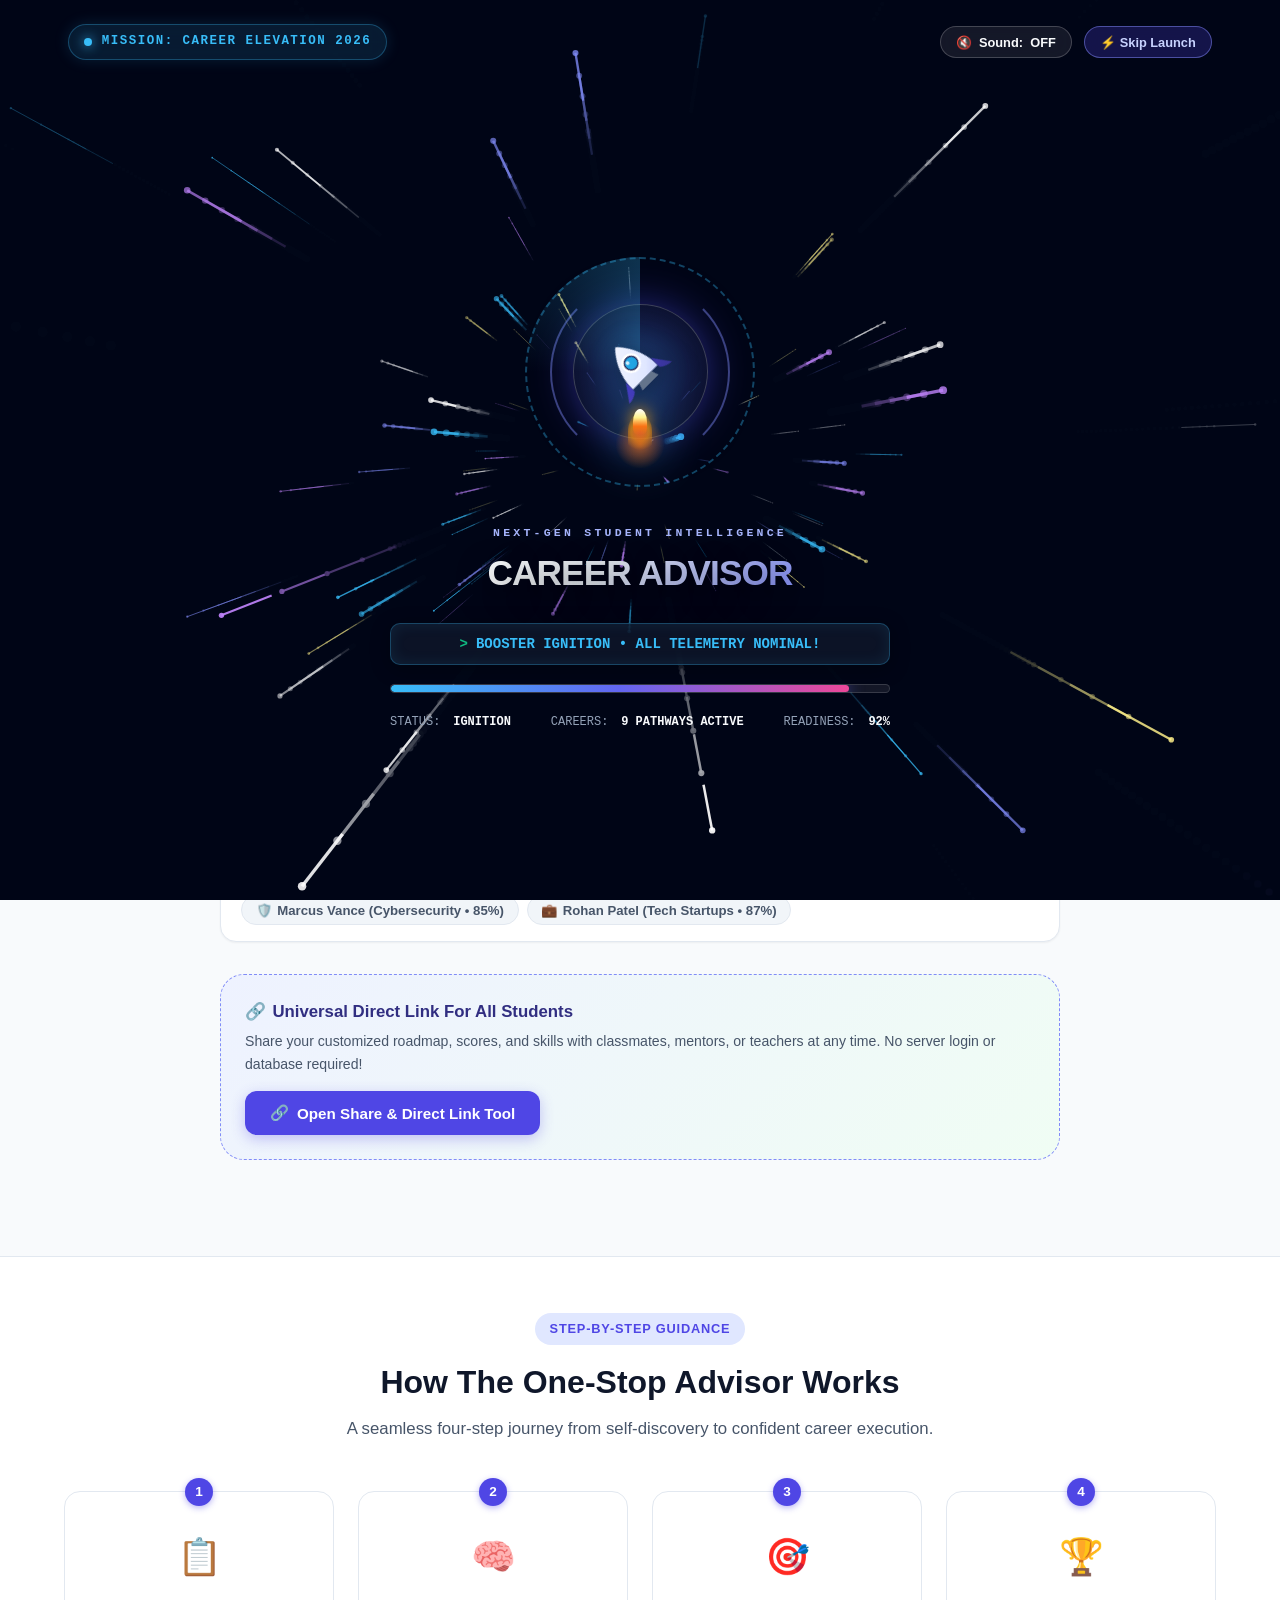
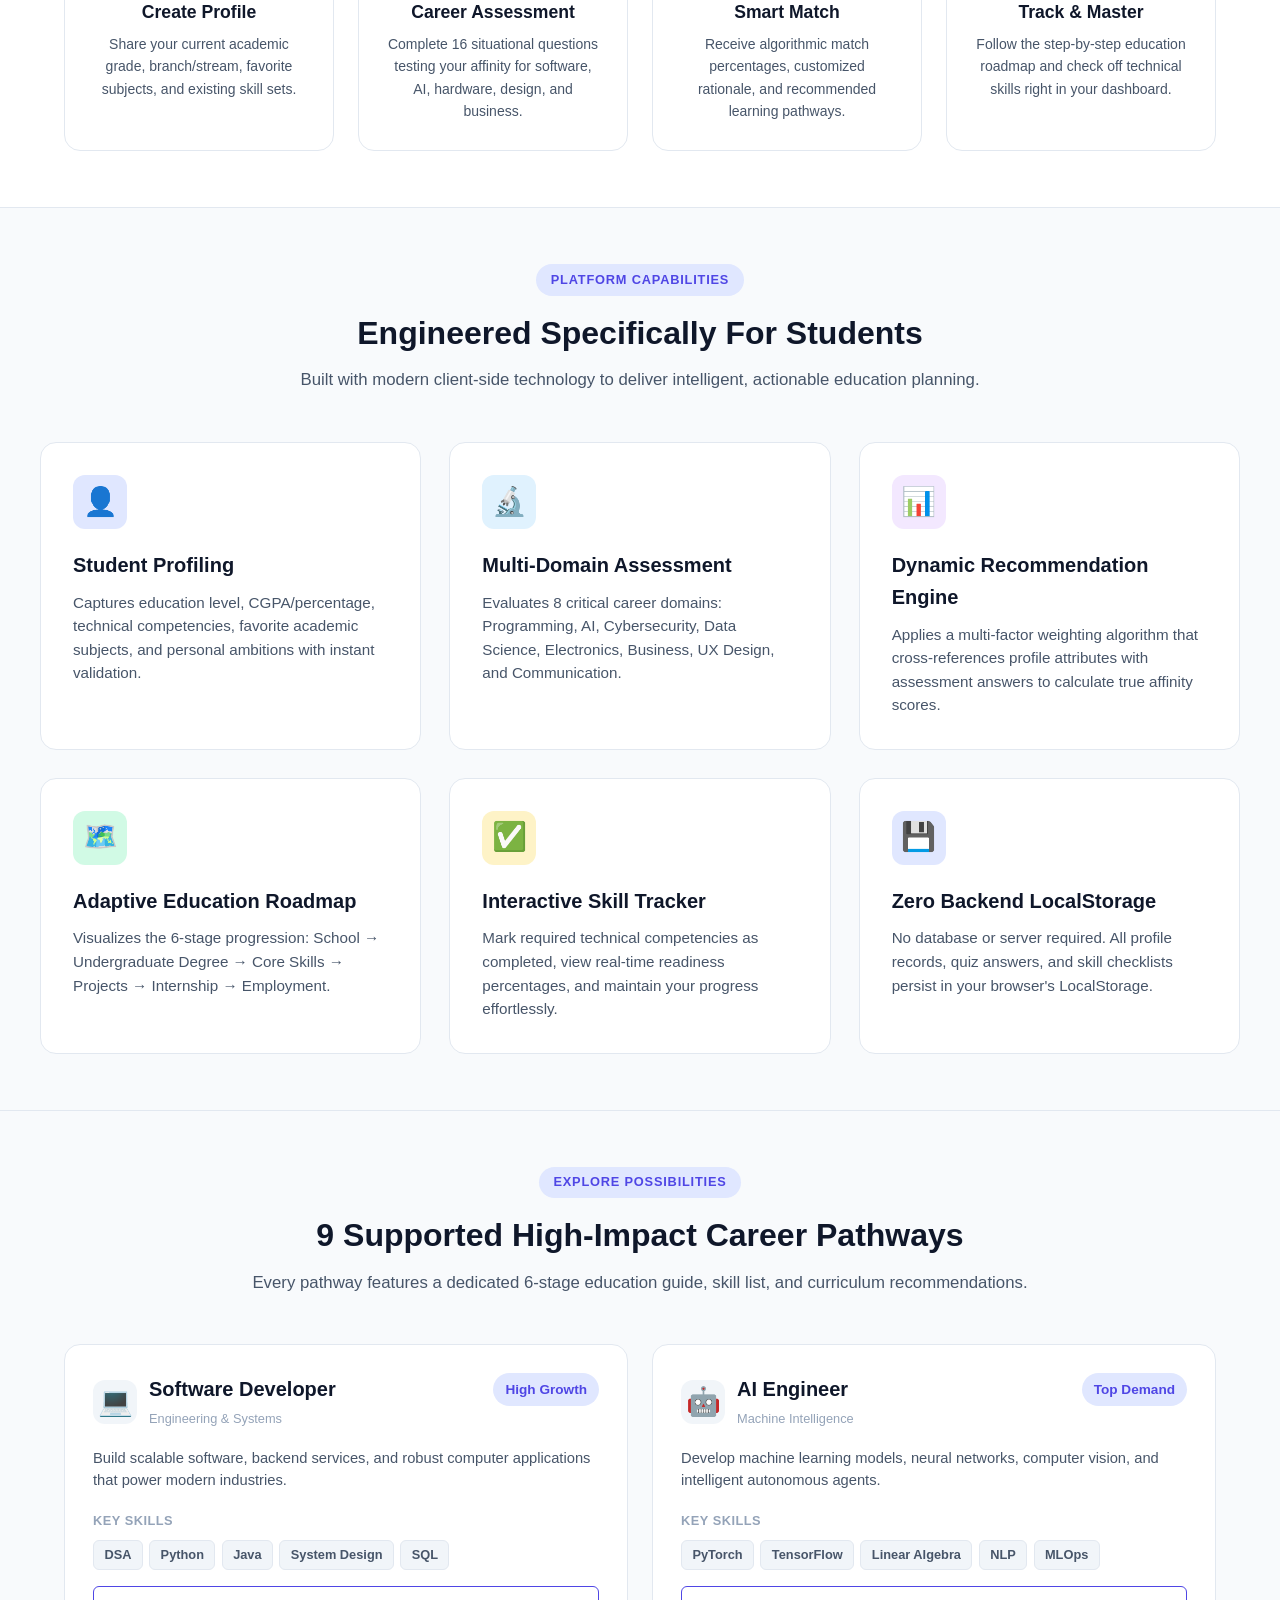
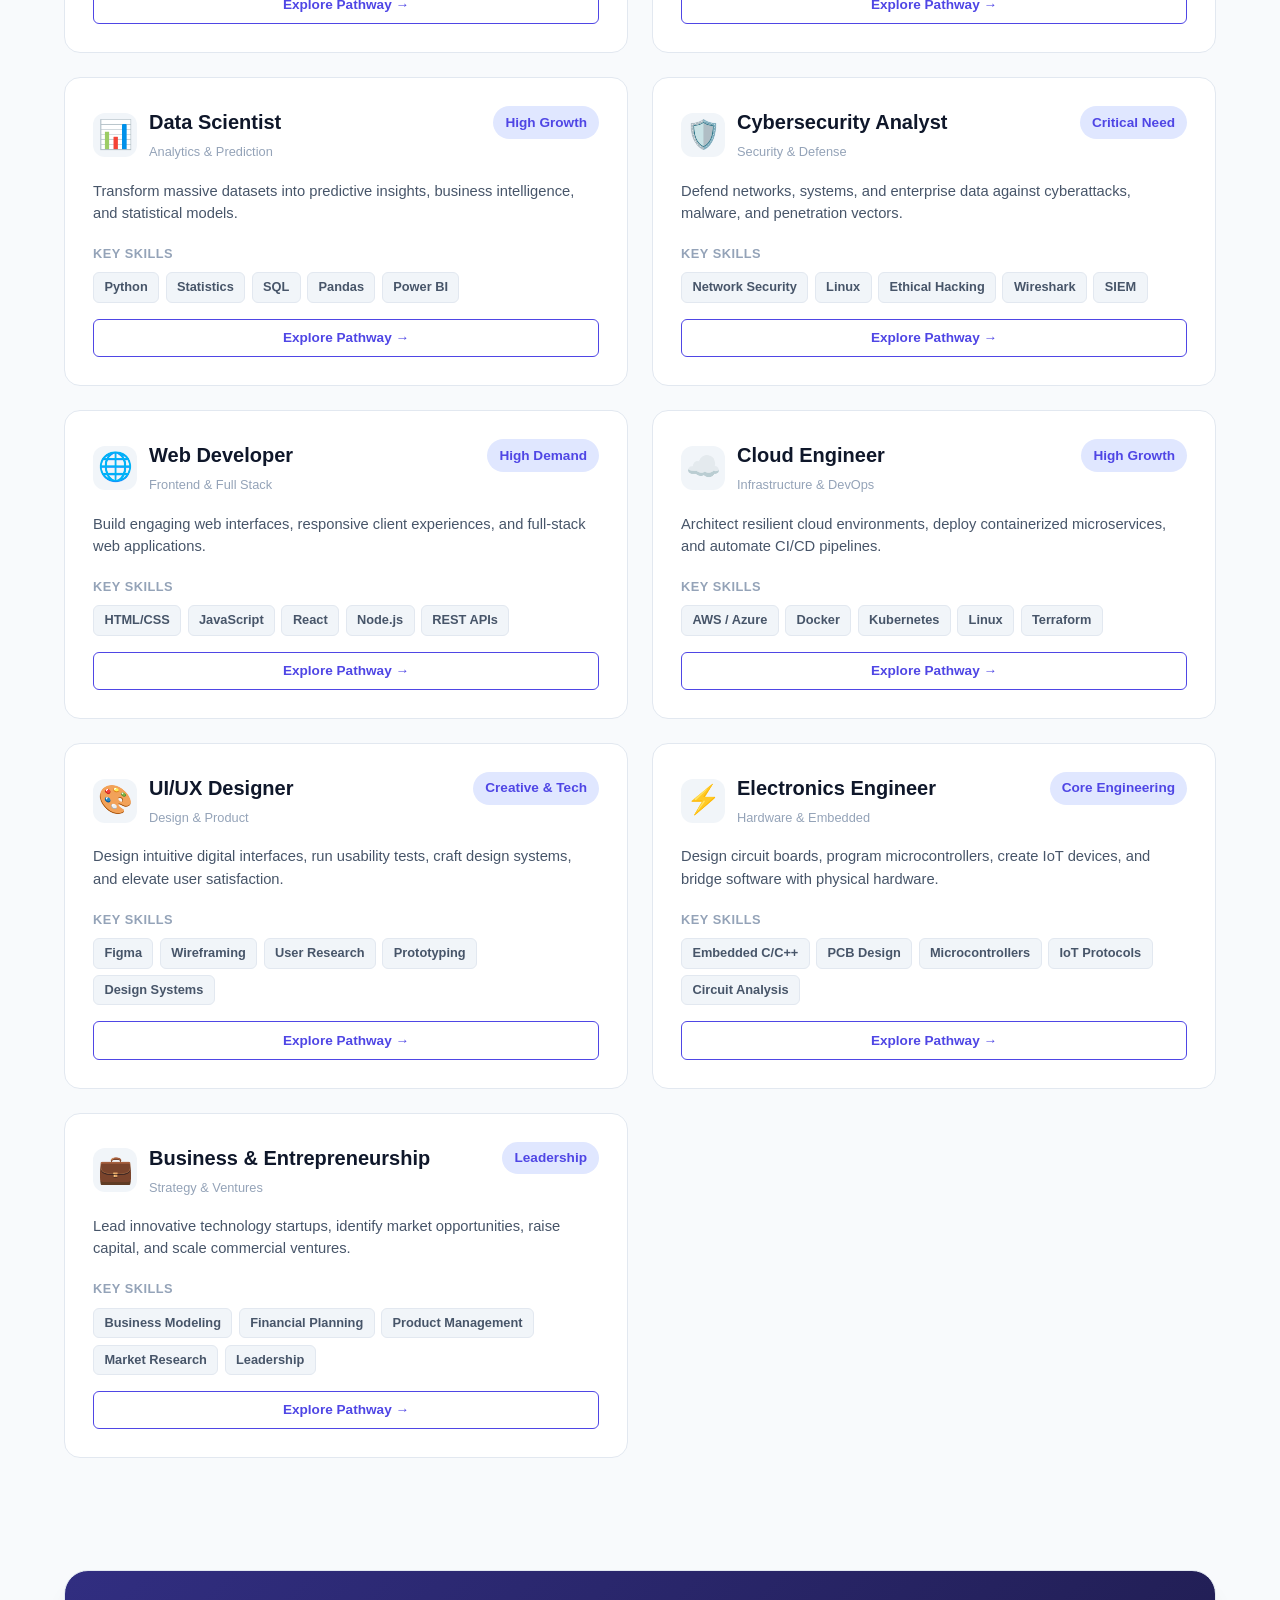
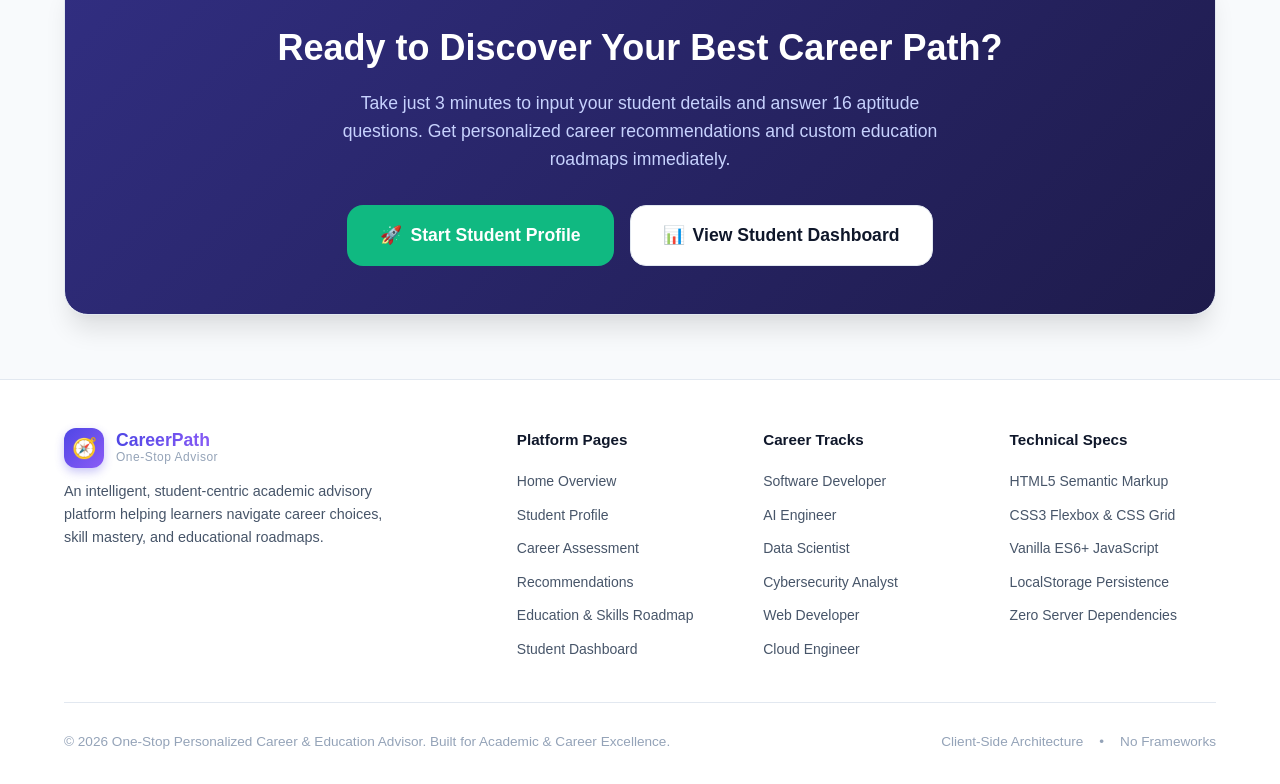
==== index.html @ e8ed03bf "initial commit: One-Stop Career & Education Advisor" ====
<!DOCTYPE html>
<html lang="en">
<head>
  <meta charset="UTF-8">
  <meta name="viewport" content="width=device-width, initial-scale=1.0">
  <title>One-Stop Personalized Career & Education Advisor</title>
  <meta name="description" content="Discover suitable career options and education paths based on your interests, skills, academic performance, favorite subjects, and career goals.">
  <link rel="stylesheet" href="style.css">
  <link rel="preconnect" href="https://fonts.googleapis.com">
  <link rel="preconnect" href="https://fonts.gstatic.com" crossorigin>
  <link href="https://fonts.googleapis.com/css2?family=Plus+Jakarta+Sans:wght@400;500;600;700;800&display=swap" rel="stylesheet">
</head>
<body>

  <!-- Cinematic Website Launch Animation Overlay -->
  <div id="launch-overlay" class="launch-overlay" aria-hidden="true">
    <canvas id="launch-starfield" class="launch-starfield"></canvas>
    
    <!-- Top Launch HUD Controls -->
    <div class="launch-top-bar">
      <div class="launch-mission-tag">
        <span class="mission-dot"></span> MISSION: CAREER ELEVATION 2026
      </div>
      <div class="launch-controls">
        <button type="button" id="launch-sound-toggle" class="launch-hud-btn" onclick="toggleLaunchAudio()" title="Toggle Launch Sound Audio Synthesizer">
          <span id="launch-sound-icon">🔇</span> Sound: <span id="launch-sound-state">OFF</span>
        </button>
        <button type="button" class="launch-hud-btn launch-skip-btn" onclick="skipWebsiteLaunchAnimation()">
          <span>⚡ Skip Launch</span>
        </button>
      </div>
    </div>

    <!-- Central Launchpad Core -->
    <div class="launch-core">
      <!-- Orbital Telemetry Rings -->
      <div class="launch-rings-wrapper">
        <div class="launch-ring outer-ring"></div>
        <div class="launch-ring middle-ring"></div>
        <div class="launch-ring inner-ring"></div>
        <div class="launch-radar-sweep"></div>
        
        <!-- Center Stage Rocket Vessel -->
        <div class="launch-vessel-container" id="launch-vessel">
          <div class="launch-rocket-silhouette">
            <svg class="rocket-svg" viewBox="0 0 64 64" fill="none" xmlns="http://www.w3.org/2000/svg">
              <defs>
                <linearGradient id="bodyGrad" x1="0" y1="0" x2="64" y2="64" gradientUnits="userSpaceOnUse">
                  <stop offset="0%" stop-color="#ffffff"/>
                  <stop offset="55%" stop-color="#e0e7ff"/>
                  <stop offset="100%" stop-color="#818cf8"/>
                </linearGradient>
                <linearGradient id="finGrad" x1="0" y1="0" x2="64" y2="64" gradientUnits="userSpaceOnUse">
                  <stop offset="0%" stop-color="#4f46e5"/>
                  <stop offset="100%" stop-color="#312e81"/>
                </linearGradient>
                <linearGradient id="glassGrad" x1="0" y1="0" x2="64" y2="64" gradientUnits="userSpaceOnUse">
                  <stop offset="0%" stop-color="#38bdf8"/>
                  <stop offset="100%" stop-color="#0284c7"/>
                </linearGradient>
              </defs>
              <path d="M32 4 C32 4 46 16 46 38 L18 38 C18 16 32 4 32 4 Z" fill="url(#bodyGrad)"/>
              <path d="M18 30 L8 44 C8 44 14 44 18 40 Z" fill="url(#finGrad)"/>
              <path d="M46 30 L56 44 C56 44 50 44 46 40 Z" fill="url(#finGrad)"/>
              <path d="M25 38 L23 44 L41 44 L39 38 Z" fill="#64748b"/>
              <circle cx="32" cy="22" r="7" fill="#1e1b4b" stroke="#ffffff" stroke-width="2"/>
              <circle cx="32" cy="22" r="5" fill="url(#glassGrad)"/>
              <circle cx="30" cy="20" r="1.5" fill="#ffffff" opacity="0.8"/>
            </svg>
            <div class="thruster-exhaust">
              <div class="flame-core"></div>
              <div class="flame-outer"></div>
              <div class="thruster-glow"></div>
            </div>
          </div>
        </div>
      </div>

      <!-- Launch Status & Telemetry HUD -->
      <div class="launch-telemetry">
        <div class="launch-brand-title">
          <span class="launch-brand-sub">NEXT-GEN STUDENT INTELLIGENCE</span>
          <h2 class="launch-headline">CAREER ADVISOR</h2>
        </div>

        <!-- Live Dynamic Status Readout -->
        <div class="launch-status-wrapper">
          <span class="launch-status-prefix">&gt;</span>
          <span id="launch-status-text" class="launch-status-text">INITIALIZING ADVISOR LAUNCH CORE...</span>
        </div>

        <!-- Animated Progress Track -->
        <div class="launch-progress-track">
          <div id="launch-progress-bar" class="launch-progress-fill"></div>
        </div>

        <!-- Real-time Telemetry Metrics -->
        <div class="launch-metrics-row">
          <div class="launch-metric-item">
            <span>STATUS:</span>
            <span id="launch-metric-status" class="metric-val">CALIBRATING</span>
          </div>
          <div class="launch-metric-item">
            <span>CAREERS:</span>
            <span class="metric-val">9 PATHWAYS ACTIVE</span>
          </div>
          <div class="launch-metric-item">
            <span>READINESS:</span>
            <span id="launch-metric-percent" class="metric-val">0%</span>
          </div>
        </div>
      </div>
    </div>

    <!-- Lens Flare Flash Overlay -->
    <div id="launch-flash-overlay" class="launch-flash-overlay"></div>
  </div>

  <!-- Celebratory Confetti Canvas -->
  <canvas id="launch-confetti-canvas" class="launch-confetti-canvas"></canvas>

  <!-- Navigation Bar -->
  <header class="navbar">
    <div class="nav-container container">
      <a href="index.html" class="brand">
        <div class="brand-icon">🧭</div>
        <div class="brand-title">
          <span>CareerPath</span>
          <span>One-Stop Advisor</span>
        </div>
      </a>

      <ul class="nav-links" id="nav-links">
        <li class="nav-item"><a href="index.html" class="active"><span>🏠</span> Home</a></li>
        <li class="nav-item"><a href="profile.html"><span>👤</span> Student Profile</a></li>
        <li class="nav-item"><a href="assessment.html"><span>📝</span> Career Assessment</a></li>
        <li class="nav-item"><a href="recommendations.html"><span>🎯</span> Recommendations</a></li>
        <li class="nav-item"><a href="roadmap.html"><span>🗺️</span> Roadmaps</a></li>
        <li class="nav-item"><a href="dashboard.html"><span>📊</span> Dashboard</a></li>
      </ul>

      <div style="display: flex; align-items: center; gap: 0.6rem;">
        <button class="btn-share-badge btn-launch-badge" onclick="startWebsiteLaunchAnimation(true)" title="Replay Website Launch Animation">
          <span>🚀</span> Launch
        </button>
        <button class="btn-share-badge" onclick="openShareModal()" title="Get direct shareable link for any student">
          <span>🔗</span> Share Link
        </button>
        <button class="btn-share-badge" onclick="openComparisonModal()" title="Compare any two career paths">
          <span>⚖️</span> Compare
        </button>
        <span id="nav-user-badge" class="nav-user-badge">👤 Guest Student</span>
        <button class="nav-toggle" id="nav-toggle" aria-label="Toggle Navigation Menu">☰</button>
      </div>
    </div>
  </header>

  <!-- Main Content -->
  <main class="main-content">
    
    <!-- Hero Section -->
    <section class="hero container">
      <div class="hero-glow"></div>
      <div class="hero-content">
        <div class="page-badge">✨ AI-Powered Educational Advisory Platform</div>
        <h1 class="hero-title">
          One-Stop Personalized <br>
          <span class="gradient-text">Career & Education Advisor</span>
        </h1>
        <p class="hero-desc">
          Empowering students to unlock their true potential. Discover top-fit career options and customized step-by-step education roadmaps tailored to your unique skills, favorite subjects, academic performance, and personal aspirations.
        </p>

        <div class="hero-actions">
          <button type="button" class="btn btn-primary btn-lg btn-launch-hero" onclick="startWebsiteLaunchAnimation(true)">
            <span>🚀</span> Launch Experience
          </button>
          <a href="profile.html" class="btn btn-primary btn-lg">
            <span>👤</span> Get Started Now
          </a>
          <a href="assessment.html" class="btn btn-secondary btn-lg">
            <span>⚡</span> Take Quick Assessment
          </a>
          <a href="roadmap.html" class="btn btn-outline-primary btn-lg">
            <span>🗺️</span> Explore Roadmaps
          </a>
          <button type="button" class="btn btn-secondary btn-lg" onclick="openComparisonModal()">
            <span>⚖️</span> Compare Careers
          </button>
        </div>

        <!-- Metric Highlights -->
        <div class="hero-stats-row">
          <div class="stat-box">
            <div class="stat-number">9+</div>
            <div class="stat-label">High-Growth Career Paths</div>
          </div>
          <div class="stat-box">
            <div class="stat-number">16</div>
            <div class="stat-label">Multi-Domain Aptitude Questions</div>
          </div>
          <div class="stat-box">
            <div class="stat-number">6-Stage</div>
            <div class="stat-label">School to Career Roadmaps</div>
          </div>
          <div class="stat-box">
            <div class="stat-number">100%</div>
            <div class="stat-label">Privacy (LocalStorage Client-Side)</div>
          </div>
        </div>

        <!-- Quick 1-Click Demo Personas -->
        <div class="persona-chips-bar" style="margin-top: 2.25rem; text-align: left;">
          <div class="persona-chips-title">
            <span>⚡ Instant Demo Personas (Click to test full platform in 1 second):</span>
          </div>
          <div class="persona-chips-grid">
            <button type="button" class="persona-btn" onclick="loadDemoPersona('ai')">
              <span>🤖</span> Anya Sharma (AI & Data • 91%)
            </button>
            <button type="button" class="persona-btn" onclick="loadDemoPersona('software')">
              <span>💻</span> David Chen (Full Stack • 86%)
            </button>
            <button type="button" class="persona-btn" onclick="loadDemoPersona('design')">
              <span>🎨</span> Elena Rostova (UI/UX Design • 84%)
            </button>
            <button type="button" class="persona-btn" onclick="loadDemoPersona('cyber')">
              <span>🛡️</span> Marcus Vance (Cybersecurity • 85%)
            </button>
            <button type="button" class="persona-btn" onclick="loadDemoPersona('business')">
              <span>💼</span> Rohan Patel (Tech Startups • 87%)
            </button>
          </div>
        </div>

        <!-- Direct Share Link Banner -->
        <div class="share-banner-card" style="margin-top: 1.5rem; text-align: left;">
          <div>
            <h4 style="font-size: 1.05rem; font-weight: 700; color: var(--primary-dark); margin-bottom: 0.25rem; display: flex; align-items: center; gap: 0.4rem;">
              <span>🔗</span> Universal Direct Link For All Students
            </h4>
            <p style="font-size: 0.88rem; color: var(--text-secondary); margin: 0;">
              Share your customized roadmap, scores, and skills with classmates, mentors, or teachers at any time. No server login or database required!
            </p>
          </div>
          <button type="button" class="btn btn-primary" onclick="openShareModal()">
            <span>🔗</span> Open Share & Direct Link Tool
          </button>
        </div>
      </div>
    </section>

    <!-- How It Works Flow -->
    <section class="section" style="background: white; border-top: 1px solid var(--border-color); border-bottom: 1px solid var(--border-color);">
      <div class="container">
        <div class="section-header">
          <div class="page-badge">Step-by-Step Guidance</div>
          <h2 class="section-title">How The One-Stop Advisor Works</h2>
          <p class="section-subtitle">A seamless four-step journey from self-discovery to confident career execution.</p>
        </div>

        <div class="how-it-works-grid">
          <div class="step-card">
            <div class="step-num">1</div>
            <div class="step-icon">📋</div>
            <h3 class="step-title">Create Profile</h3>
            <p class="step-desc">Share your current academic grade, branch/stream, favorite subjects, and existing skill sets.</p>
          </div>

          <div class="step-card">
            <div class="step-num">2</div>
            <div class="step-icon">🧠</div>
            <h3 class="step-title">Career Assessment</h3>
            <p class="step-desc">Complete 16 situational questions testing your affinity for software, AI, hardware, design, and business.</p>
          </div>

          <div class="step-card">
            <div class="step-num">3</div>
            <div class="step-icon">🎯</div>
            <h3 class="step-title">Smart Match</h3>
            <p class="step-desc">Receive algorithmic match percentages, customized rationale, and recommended learning pathways.</p>
          </div>

          <div class="step-card">
            <div class="step-num">4</div>
            <div class="step-icon">🏆</div>
            <h3 class="step-title">Track & Master</h3>
            <p class="step-desc">Follow the step-by-step education roadmap and check off technical skills right in your dashboard.</p>
          </div>
        </div>
      </div>
    </section>

    <!-- Core Features Grid -->
    <section class="section container">
      <div class="section-header">
        <div class="page-badge">Platform Capabilities</div>
        <h2 class="section-title">Engineered Specifically For Students</h2>
        <p class="section-subtitle">Built with modern client-side technology to deliver intelligent, actionable education planning.</p>
      </div>

      <div class="features-grid">
        <div class="feature-card">
          <div class="feature-icon-wrapper" style="background: var(--primary-light); color: var(--primary);">👤</div>
          <h3 class="feature-title">Student Profiling</h3>
          <p class="feature-text">Captures education level, CGPA/percentage, technical competencies, favorite academic subjects, and personal ambitions with instant validation.</p>
        </div>

        <div class="feature-card">
          <div class="feature-icon-wrapper" style="background: var(--secondary-light); color: var(--secondary);">🔬</div>
          <h3 class="feature-title">Multi-Domain Assessment</h3>
          <p class="feature-text">Evaluates 8 critical career domains: Programming, AI, Cybersecurity, Data Science, Electronics, Business, UX Design, and Communication.</p>
        </div>

        <div class="feature-card">
          <div class="feature-icon-wrapper" style="background: var(--accent-light); color: var(--accent);">📊</div>
          <h3 class="feature-title">Dynamic Recommendation Engine</h3>
          <p class="feature-text">Applies a multi-factor weighting algorithm that cross-references profile attributes with assessment answers to calculate true affinity scores.</p>
        </div>

        <div class="feature-card">
          <div class="feature-icon-wrapper" style="background: var(--success-light); color: #065f46;">🗺️</div>
          <h3 class="feature-title">Adaptive Education Roadmap</h3>
          <p class="feature-text">Visualizes the 6-stage progression: School &rarr; Undergraduate Degree &rarr; Core Skills &rarr; Projects &rarr; Internship &rarr; Employment.</p>
        </div>

        <div class="feature-card">
          <div class="feature-icon-wrapper" style="background: var(--warning-light); color: #b45309;">✅</div>
          <h3 class="feature-title">Interactive Skill Tracker</h3>
          <p class="feature-text">Mark required technical competencies as completed, view real-time readiness percentages, and maintain your progress effortlessly.</p>
        </div>

        <div class="feature-card">
          <div class="feature-icon-wrapper" style="background: #e0e7ff; color: #3730a3;">💾</div>
          <h3 class="feature-title">Zero Backend LocalStorage</h3>
          <p class="feature-text">No database or server required. All profile records, quiz answers, and skill checklists persist in your browser's LocalStorage.</p>
        </div>
      </div>
    </section>

    <!-- Career Pathways Showcase -->
    <section class="section" style="background: #f8fafc; border-top: 1px solid var(--border-color);">
      <div class="container">
        <div class="section-header">
          <div class="page-badge">Explore Possibilities</div>
          <h2 class="section-title">9 Supported High-Impact Career Pathways</h2>
          <p class="section-subtitle">Every pathway features a dedicated 6-stage education guide, skill list, and curriculum recommendations.</p>
        </div>

        <div class="recommendations-grid">
          <div class="rec-card">
            <div class="rec-card-header">
              <div class="rec-card-title-wrap">
                <div class="rec-card-icon">💻</div>
                <div>
                  <h3 class="rec-card-name">Software Developer</h3>
                  <span style="font-size: 0.8rem; color: var(--text-muted);">Engineering & Systems</span>
                </div>
              </div>
              <span class="rec-score-pill">High Growth</span>
            </div>
            <p class="rec-card-reason">Build scalable software, backend services, and robust computer applications that power modern industries.</p>
            <div class="rec-card-section-title">Key Skills</div>
            <div class="tag-cloud rec-card-tags">
              <span class="tag-item light">DSA</span>
              <span class="tag-item light">Python</span>
              <span class="tag-item light">Java</span>
              <span class="tag-item light">System Design</span>
              <span class="tag-item light">SQL</span>
            </div>
            <a href="roadmap.html?career=software-developer" class="btn btn-outline-primary btn-sm">Explore Pathway &rarr;</a>
          </div>

          <div class="rec-card">
            <div class="rec-card-header">
              <div class="rec-card-title-wrap">
                <div class="rec-card-icon">🤖</div>
                <div>
                  <h3 class="rec-card-name">AI Engineer</h3>
                  <span style="font-size: 0.8rem; color: var(--text-muted);">Machine Intelligence</span>
                </div>
              </div>
              <span class="rec-score-pill">Top Demand</span>
            </div>
            <p class="rec-card-reason">Develop machine learning models, neural networks, computer vision, and intelligent autonomous agents.</p>
            <div class="rec-card-section-title">Key Skills</div>
            <div class="tag-cloud rec-card-tags">
              <span class="tag-item light">PyTorch</span>
              <span class="tag-item light">TensorFlow</span>
              <span class="tag-item light">Linear Algebra</span>
              <span class="tag-item light">NLP</span>
              <span class="tag-item light">MLOps</span>
            </div>
            <a href="roadmap.html?career=ai-engineer" class="btn btn-outline-primary btn-sm">Explore Pathway &rarr;</a>
          </div>

          <div class="rec-card">
            <div class="rec-card-header">
              <div class="rec-card-title-wrap">
                <div class="rec-card-icon">📊</div>
                <div>
                  <h3 class="rec-card-name">Data Scientist</h3>
                  <span style="font-size: 0.8rem; color: var(--text-muted);">Analytics & Prediction</span>
                </div>
              </div>
              <span class="rec-score-pill">High Growth</span>
            </div>
            <p class="rec-card-reason">Transform massive datasets into predictive insights, business intelligence, and statistical models.</p>
            <div class="rec-card-section-title">Key Skills</div>
            <div class="tag-cloud rec-card-tags">
              <span class="tag-item light">Python</span>
              <span class="tag-item light">Statistics</span>
              <span class="tag-item light">SQL</span>
              <span class="tag-item light">Pandas</span>
              <span class="tag-item light">Power BI</span>
            </div>
            <a href="roadmap.html?career=data-scientist" class="btn btn-outline-primary btn-sm">Explore Pathway &rarr;</a>
          </div>

          <div class="rec-card">
            <div class="rec-card-header">
              <div class="rec-card-title-wrap">
                <div class="rec-card-icon">🛡️</div>
                <div>
                  <h3 class="rec-card-name">Cybersecurity Analyst</h3>
                  <span style="font-size: 0.8rem; color: var(--text-muted);">Security & Defense</span>
                </div>
              </div>
              <span class="rec-score-pill">Critical Need</span>
            </div>
            <p class="rec-card-reason">Defend networks, systems, and enterprise data against cyberattacks, malware, and penetration vectors.</p>
            <div class="rec-card-section-title">Key Skills</div>
            <div class="tag-cloud rec-card-tags">
              <span class="tag-item light">Network Security</span>
              <span class="tag-item light">Linux</span>
              <span class="tag-item light">Ethical Hacking</span>
              <span class="tag-item light">Wireshark</span>
              <span class="tag-item light">SIEM</span>
            </div>
            <a href="roadmap.html?career=cybersecurity-analyst" class="btn btn-outline-primary btn-sm">Explore Pathway &rarr;</a>
          </div>

          <div class="rec-card">
            <div class="rec-card-header">
              <div class="rec-card-title-wrap">
                <div class="rec-card-icon">🌐</div>
                <div>
                  <h3 class="rec-card-name">Web Developer</h3>
                  <span style="font-size: 0.8rem; color: var(--text-muted);">Frontend & Full Stack</span>
                </div>
              </div>
              <span class="rec-score-pill">High Demand</span>
            </div>
            <p class="rec-card-reason">Build engaging web interfaces, responsive client experiences, and full-stack web applications.</p>
            <div class="rec-card-section-title">Key Skills</div>
            <div class="tag-cloud rec-card-tags">
              <span class="tag-item light">HTML/CSS</span>
              <span class="tag-item light">JavaScript</span>
              <span class="tag-item light">React</span>
              <span class="tag-item light">Node.js</span>
              <span class="tag-item light">REST APIs</span>
            </div>
            <a href="roadmap.html?career=web-developer" class="btn btn-outline-primary btn-sm">Explore Pathway &rarr;</a>
          </div>

          <div class="rec-card">
            <div class="rec-card-header">
              <div class="rec-card-title-wrap">
                <div class="rec-card-icon">☁️</div>
                <div>
                  <h3 class="rec-card-name">Cloud Engineer</h3>
                  <span style="font-size: 0.8rem; color: var(--text-muted);">Infrastructure & DevOps</span>
                </div>
              </div>
              <span class="rec-score-pill">High Growth</span>
            </div>
            <p class="rec-card-reason">Architect resilient cloud environments, deploy containerized microservices, and automate CI/CD pipelines.</p>
            <div class="rec-card-section-title">Key Skills</div>
            <div class="tag-cloud rec-card-tags">
              <span class="tag-item light">AWS / Azure</span>
              <span class="tag-item light">Docker</span>
              <span class="tag-item light">Kubernetes</span>
              <span class="tag-item light">Linux</span>
              <span class="tag-item light">Terraform</span>
            </div>
            <a href="roadmap.html?career=cloud-engineer" class="btn btn-outline-primary btn-sm">Explore Pathway &rarr;</a>
          </div>

          <div class="rec-card">
            <div class="rec-card-header">
              <div class="rec-card-title-wrap">
                <div class="rec-card-icon">🎨</div>
                <div>
                  <h3 class="rec-card-name">UI/UX Designer</h3>
                  <span style="font-size: 0.8rem; color: var(--text-muted);">Design & Product</span>
                </div>
              </div>
              <span class="rec-score-pill">Creative & Tech</span>
            </div>
            <p class="rec-card-reason">Design intuitive digital interfaces, run usability tests, craft design systems, and elevate user satisfaction.</p>
            <div class="rec-card-section-title">Key Skills</div>
            <div class="tag-cloud rec-card-tags">
              <span class="tag-item light">Figma</span>
              <span class="tag-item light">Wireframing</span>
              <span class="tag-item light">User Research</span>
              <span class="tag-item light">Prototyping</span>
              <span class="tag-item light">Design Systems</span>
            </div>
            <a href="roadmap.html?career=ui-ux-designer" class="btn btn-outline-primary btn-sm">Explore Pathway &rarr;</a>
          </div>

          <div class="rec-card">
            <div class="rec-card-header">
              <div class="rec-card-title-wrap">
                <div class="rec-card-icon">⚡</div>
                <div>
                  <h3 class="rec-card-name">Electronics Engineer</h3>
                  <span style="font-size: 0.8rem; color: var(--text-muted);">Hardware & Embedded</span>
                </div>
              </div>
              <span class="rec-score-pill">Core Engineering</span>
            </div>
            <p class="rec-card-reason">Design circuit boards, program microcontrollers, create IoT devices, and bridge software with physical hardware.</p>
            <div class="rec-card-section-title">Key Skills</div>
            <div class="tag-cloud rec-card-tags">
              <span class="tag-item light">Embedded C/C++</span>
              <span class="tag-item light">PCB Design</span>
              <span class="tag-item light">Microcontrollers</span>
              <span class="tag-item light">IoT Protocols</span>
              <span class="tag-item light">Circuit Analysis</span>
            </div>
            <a href="roadmap.html?career=electronics-engineer" class="btn btn-outline-primary btn-sm">Explore Pathway &rarr;</a>
          </div>

          <div class="rec-card">
            <div class="rec-card-header">
              <div class="rec-card-title-wrap">
                <div class="rec-card-icon">💼</div>
                <div>
                  <h3 class="rec-card-name">Business & Entrepreneurship</h3>
                  <span style="font-size: 0.8rem; color: var(--text-muted);">Strategy & Ventures</span>
                </div>
              </div>
              <span class="rec-score-pill">Leadership</span>
            </div>
            <p class="rec-card-reason">Lead innovative technology startups, identify market opportunities, raise capital, and scale commercial ventures.</p>
            <div class="rec-card-section-title">Key Skills</div>
            <div class="tag-cloud rec-card-tags">
              <span class="tag-item light">Business Modeling</span>
              <span class="tag-item light">Financial Planning</span>
              <span class="tag-item light">Product Management</span>
              <span class="tag-item light">Market Research</span>
              <span class="tag-item light">Leadership</span>
            </div>
            <a href="roadmap.html?career=business-entrepreneurship" class="btn btn-outline-primary btn-sm">Explore Pathway &rarr;</a>
          </div>
        </div>
      </div>
    </section>

    <!-- Call to Action Banner -->
    <section class="container" style="margin-top: 3.5rem;">
      <div class="card" style="background: linear-gradient(135deg, var(--primary-dark), #1e1b4b); color: white; padding: 3rem; text-align: center; border-radius: var(--radius-xl); box-shadow: var(--shadow-xl);">
        <h2 style="font-size: 2.25rem; font-weight: 800; margin-bottom: 0.75rem; color: white;">Ready to Discover Your Best Career Path?</h2>
        <p style="font-size: 1.1rem; color: #c7d2fe; max-width: 620px; margin: 0 auto 2rem; line-height: 1.6;">
          Take just 3 minutes to input your student details and answer 16 aptitude questions. Get personalized career recommendations and custom education roadmaps immediately.
        </p>
        <div style="display: flex; justify-content: center; gap: 1rem; flex-wrap: wrap;">
          <a href="profile.html" class="btn btn-success btn-lg">
            <span>🚀</span> Start Student Profile
          </a>
          <a href="dashboard.html" class="btn btn-secondary btn-lg">
            <span>📊</span> View Student Dashboard
          </a>
        </div>
      </div>
    </section>

  </main>

  <!-- Footer -->
  <footer class="footer">
    <div class="container">
      <div class="footer-grid">
        <div class="footer-brand">
          <a href="index.html" class="brand">
            <div class="brand-icon">🧭</div>
            <div class="brand-title">
              <span>CareerPath</span>
              <span>One-Stop Advisor</span>
            </div>
          </a>
          <p>
            An intelligent, student-centric academic advisory platform helping learners navigate career choices, skill mastery, and educational roadmaps.
          </p>
        </div>

        <div>
          <h4 class="footer-heading">Platform Pages</h4>
          <ul class="footer-links">
            <li><a href="index.html">Home Overview</a></li>
            <li><a href="profile.html">Student Profile</a></li>
            <li><a href="assessment.html">Career Assessment</a></li>
            <li><a href="recommendations.html">Recommendations</a></li>
            <li><a href="roadmap.html">Education & Skills Roadmap</a></li>
            <li><a href="dashboard.html">Student Dashboard</a></li>
          </ul>
        </div>

        <div>
          <h4 class="footer-heading">Career Tracks</h4>
          <ul class="footer-links">
            <li><a href="roadmap.html?career=software-developer">Software Developer</a></li>
            <li><a href="roadmap.html?career=ai-engineer">AI Engineer</a></li>
            <li><a href="roadmap.html?career=data-scientist">Data Scientist</a></li>
            <li><a href="roadmap.html?career=cybersecurity-analyst">Cybersecurity Analyst</a></li>
            <li><a href="roadmap.html?career=web-developer">Web Developer</a></li>
            <li><a href="roadmap.html?career=cloud-engineer">Cloud Engineer</a></li>
          </ul>
        </div>

        <div>
          <h4 class="footer-heading">Technical Specs</h4>
          <ul class="footer-links">
            <li><a href="#">HTML5 Semantic Markup</a></li>
            <li><a href="#">CSS3 Flexbox & CSS Grid</a></li>
            <li><a href="#">Vanilla ES6+ JavaScript</a></li>
            <li><a href="#">LocalStorage Persistence</a></li>
            <li><a href="#">Zero Server Dependencies</a></li>
          </ul>
        </div>
      </div>

      <div class="footer-bottom">
        <div>&copy; 2026 One-Stop Personalized Career & Education Advisor. Built for Academic & Career Excellence.</div>
        <div style="display: flex; gap: 1rem;">
          <span>Client-Side Architecture</span>
          <span>•</span>
          <span>No Frameworks</span>
        </div>
      </div>
    </div>
  </footer>

  <script src="script.js"></script>
</body>
</html>
---- style.css ----
/* ===================================================================
   ONE-STOP PERSONALIZED CAREER & EDUCATION ADVISOR
   Global Stylesheet (style.css)
   Clean, Modern, Student-Friendly Design System
   =================================================================== */

:root {
  /* Color Palette */
  --primary: #4f46e5;         /* Indigo */
  --primary-hover: #4338ca;
  --primary-light: #e0e7ff;
  --primary-dark: #312e81;

  --secondary: #0284c7;       /* Ocean Sky */
  --secondary-light: #e0f2fe;

  --accent: #8b5cf6;          /* Purple */
  --accent-light: #f3e8ff;

  --success: #10b981;         /* Emerald */
  --success-light: #d1fae5;
  --warning: #f59e0b;         /* Amber */
  --warning-light: #fef3c7;
  --danger: #ef4444;          /* Red */
  --danger-light: #fee2e2;

  /* Neutral Slate Grayscale */
  --bg-main: #f8fafc;
  --bg-card: #ffffff;
  --bg-subtle: #f1f5f9;
  --text-primary: #0f172a;
  --text-secondary: #475569;
  --text-muted: #94a3b8;
  --border-color: #e2e8f0;
  --border-focus: #818cf8;

  /* Elevation Shadows */
  --shadow-sm: 0 1px 2px 0 rgba(0, 0, 0, 0.05);
  --shadow-md: 0 4px 6px -1px rgba(0, 0, 0, 0.07), 0 2px 4px -2px rgba(0, 0, 0, 0.05);
  --shadow-lg: 0 10px 15px -3px rgba(0, 0, 0, 0.08), 0 4px 6px -4px rgba(0, 0, 0, 0.04);
  --shadow-xl: 0 20px 25px -5px rgba(0, 0, 0, 0.1), 0 8px 10px -6px rgba(0, 0, 0, 0.04);

  /* Borders & Radius */
  --radius-sm: 6px;
  --radius-md: 12px;
  --radius-lg: 16px;
  --radius-xl: 24px;
  --radius-full: 9999px;

  /* Transitions */
  --transition: all 0.25s cubic-bezier(0.4, 0, 0.2, 1);
}

/* ================= Reset & Base Styles ================= */
* {
  margin: 0;
  padding: 0;
  box-sizing: border-box;
}

html {
  scroll-behavior: smooth;
  font-size: 16px;
}

body {
  font-family: 'Inter', -apple-system, BlinkMacSystemFont, "Segoe UI", Roboto, "Helvetica Neue", Arial, sans-serif;
  background-color: var(--bg-main);
  color: var(--text-primary);
  line-height: 1.6;
  min-height: 100vh;
  display: flex;
  flex-direction: column;
}

a {
  color: var(--primary);
  text-decoration: none;
  transition: var(--transition);
}

a:hover {
  color: var(--primary-hover);
}

img {
  max-width: 100%;
  display: block;
}

/* ================= Layout & Container ================= */
.container {
  width: 100%;
  max-width: 1200px;
  margin: 0 auto;
  padding: 0 1.5rem;
}

.main-content {
  flex: 1;
  padding: 2.5rem 0 4rem;
}

/* ================= Navigation Bar ================= */
.navbar {
  background: rgba(255, 255, 255, 0.95);
  backdrop-filter: blur(10px);
  border-bottom: 1px solid var(--border-color);
  position: sticky;
  top: 0;
  z-index: 100;
  box-shadow: var(--shadow-sm);
}

.nav-container {
  display: flex;
  align-items: center;
  justify-content: space-between;
  height: 72px;
}

.brand {
  display: flex;
  align-items: center;
  gap: 0.75rem;
  font-weight: 700;
  font-size: 1.15rem;
  color: var(--text-primary);
  text-decoration: none;
}

.brand-icon {
  width: 40px;
  height: 40px;
  background: linear-gradient(135deg, var(--primary), var(--accent));
  color: white;
  border-radius: var(--radius-md);
  display: flex;
  align-items: center;
  justify-content: center;
  font-size: 1.25rem;
  box-shadow: 0 4px 10px rgba(79, 70, 229, 0.3);
}

.brand-title {
  display: flex;
  flex-direction: column;
  line-height: 1.1;
}

.brand-title span:first-child {
  font-size: 1.1rem;
  font-weight: 800;
  background: linear-gradient(90deg, var(--primary), var(--accent));
  -webkit-background-clip: text;
  -webkit-text-fill-color: transparent;
}

.brand-title span:last-child {
  font-size: 0.75rem;
  color: var(--text-muted);
  font-weight: 500;
  letter-spacing: 0.5px;
}

.nav-links {
  display: flex;
  align-items: center;
  list-style: none;
  gap: 0.5rem;
}

.nav-item a {
  display: flex;
  align-items: center;
  gap: 0.4rem;
  padding: 0.55rem 0.9rem;
  color: var(--text-secondary);
  font-weight: 500;
  font-size: 0.925rem;
  border-radius: var(--radius-md);
  transition: var(--transition);
}

.nav-item a:hover {
  background: var(--bg-subtle);
  color: var(--primary);
}

.nav-item a.active {
  background: var(--primary-light);
  color: var(--primary);
  font-weight: 600;
}

.nav-user-badge {
  display: inline-flex;
  align-items: center;
  gap: 0.4rem;
  padding: 0.4rem 0.8rem;
  background: var(--success-light);
  color: #065f46;
  border-radius: var(--radius-full);
  font-size: 0.8rem;
  font-weight: 600;
}

.nav-toggle {
  display: none;
  background: none;
  border: none;
  font-size: 1.5rem;
  color: var(--text-primary);
  cursor: pointer;
  padding: 0.5rem;
}

/* ================= Typography & Headings ================= */
.page-header {
  text-align: center;
  margin-bottom: 2.5rem;
}

.page-badge {
  display: inline-flex;
  align-items: center;
  gap: 0.4rem;
  padding: 0.35rem 0.9rem;
  background: var(--primary-light);
  color: var(--primary);
  border-radius: var(--radius-full);
  font-size: 0.8rem;
  font-weight: 700;
  text-transform: uppercase;
  letter-spacing: 0.8px;
  margin-bottom: 0.75rem;
}

.page-title {
  font-size: 2.25rem;
  font-weight: 800;
  color: var(--text-primary);
  line-height: 1.25;
  margin-bottom: 0.75rem;
}

.page-subtitle {
  font-size: 1.05rem;
  color: var(--text-secondary);
  max-width: 650px;
  margin: 0 auto;
}

/* ================= Buttons & Controls ================= */
.btn {
  display: inline-flex;
  align-items: center;
  justify-content: center;
  gap: 0.5rem;
  padding: 0.75rem 1.5rem;
  font-size: 0.95rem;
  font-weight: 600;
  border-radius: var(--radius-md);
  border: 1px solid transparent;
  cursor: pointer;
  transition: var(--transition);
  text-decoration: none;
  white-space: nowrap;
}

.btn-primary {
  background: var(--primary);
  color: white;
  box-shadow: 0 4px 14px rgba(79, 70, 229, 0.3);
}

.btn-primary:hover {
  background: var(--primary-hover);
  color: white;
  transform: translateY(-2px);
  box-shadow: 0 6px 20px rgba(79, 70, 229, 0.4);
}

.btn-secondary {
  background: white;
  color: var(--text-primary);
  border: 1px solid var(--border-color);
}

.btn-secondary:hover {
  background: var(--bg-subtle);
  border-color: var(--border-focus);
  color: var(--primary);
}

.btn-outline-primary {
  background: transparent;
  color: var(--primary);
  border: 1.5px solid var(--primary);
}

.btn-outline-primary:hover {
  background: var(--primary-light);
}

.btn-success {
  background: var(--success);
  color: white;
}

.btn-success:hover {
  background: #059669;
  transform: translateY(-2px);
}

.btn-danger-outline {
  background: transparent;
  color: var(--danger);
  border: 1.5px solid var(--danger);
}

.btn-danger-outline:hover {
  background: var(--danger-light);
}

.btn-sm {
  padding: 0.45rem 0.9rem;
  font-size: 0.85rem;
  border-radius: var(--radius-sm);
}

.btn-lg {
  padding: 0.95rem 2rem;
  font-size: 1.1rem;
  border-radius: var(--radius-lg);
}

/* ================= Cards ================= */
.card {
  background: var(--bg-card);
  border: 1px solid var(--border-color);
  border-radius: var(--radius-lg);
  padding: 1.75rem;
  box-shadow: var(--shadow-sm);
  transition: var(--transition);
}

.card:hover {
  box-shadow: var(--shadow-md);
  border-color: #cbd5e1;
}

.card-hover-up:hover {
  transform: translateY(-4px);
  box-shadow: var(--shadow-lg);
}

/* ================= Hero Section (Home) ================= */
.hero {
  padding: 3rem 0 4rem;
  text-align: center;
  position: relative;
  overflow: hidden;
}

.hero-glow {
  position: absolute;
  top: 10%;
  left: 50%;
  transform: translateX(-50%);
  width: 600px;
  height: 350px;
  background: radial-gradient(circle, rgba(79, 70, 229, 0.15) 0%, rgba(14, 165, 233, 0.08) 50%, transparent 70%);
  z-index: 0;
  pointer-events: none;
}

.hero-content {
  position: relative;
  z-index: 1;
  max-width: 840px;
  margin: 0 auto;
}

.hero-title {
  font-size: 3.25rem;
  font-weight: 800;
  line-height: 1.15;
  letter-spacing: -0.5px;
  color: var(--text-primary);
  margin-bottom: 1.25rem;
}

.hero-title .gradient-text {
  background: linear-gradient(120deg, #4f46e5, #0ea5e9, #8b5cf6);
  -webkit-background-clip: text;
  -webkit-text-fill-color: transparent;
}

.hero-desc {
  font-size: 1.2rem;
  color: var(--text-secondary);
  line-height: 1.6;
  margin-bottom: 2rem;
  max-width: 720px;
  margin-left: auto;
  margin-right: auto;
}

.hero-actions {
  display: flex;
  justify-content: center;
  align-items: center;
  gap: 1rem;
  flex-wrap: wrap;
  margin-bottom: 3rem;
}

.hero-stats-row {
  display: grid;
  grid-template-columns: repeat(4, 1fr);
  gap: 1.25rem;
  margin-top: 2rem;
}

.stat-box {
  background: white;
  padding: 1.25rem;
  border-radius: var(--radius-md);
  border: 1px solid var(--border-color);
  box-shadow: var(--shadow-sm);
  text-align: center;
}

.stat-number {
  font-size: 1.75rem;
  font-weight: 800;
  color: var(--primary);
  line-height: 1;
  margin-bottom: 0.35rem;
}

.stat-label {
  font-size: 0.85rem;
  color: var(--text-secondary);
  font-weight: 500;
}

/* ================= Features Grid ================= */
.section {
  padding: 3.5rem 0;
}

.section-header {
  text-align: center;
  margin-bottom: 3rem;
}

.section-title {
  font-size: 2rem;
  font-weight: 800;
  color: var(--text-primary);
  margin-bottom: 0.5rem;
}

.section-subtitle {
  color: var(--text-secondary);
  font-size: 1.05rem;
}

.features-grid {
  display: grid;
  grid-template-columns: repeat(3, 1fr);
  gap: 1.75rem;
}

.feature-card {
  background: white;
  border: 1px solid var(--border-color);
  border-radius: var(--radius-lg);
  padding: 2rem;
  transition: var(--transition);
}

.feature-card:hover {
  transform: translateY(-5px);
  border-color: var(--border-focus);
  box-shadow: var(--shadow-lg);
}

.feature-icon-wrapper {
  width: 54px;
  height: 54px;
  border-radius: var(--radius-md);
  display: flex;
  align-items: center;
  justify-content: center;
  font-size: 1.75rem;
  margin-bottom: 1.25rem;
  background: var(--primary-light);
}

.feature-title {
  font-size: 1.25rem;
  font-weight: 700;
  margin-bottom: 0.6rem;
  color: var(--text-primary);
}

.feature-text {
  font-size: 0.95rem;
  color: var(--text-secondary);
  line-height: 1.55;
}

/* ================= How It Works Flow ================= */
.how-it-works-grid {
  display: grid;
  grid-template-columns: repeat(4, 1fr);
  gap: 1.5rem;
  position: relative;
}

.step-card {
  background: white;
  border: 1px solid var(--border-color);
  border-radius: var(--radius-lg);
  padding: 1.75rem;
  text-align: center;
  position: relative;
  transition: var(--transition);
}

.step-card:hover {
  border-color: var(--primary);
  transform: translateY(-3px);
  box-shadow: var(--shadow-md);
}

.step-num {
  position: absolute;
  top: -14px;
  left: 50%;
  transform: translateX(-50%);
  width: 28px;
  height: 28px;
  background: var(--primary);
  color: white;
  font-size: 0.85rem;
  font-weight: 700;
  border-radius: var(--radius-full);
  display: flex;
  align-items: center;
  justify-content: center;
  box-shadow: 0 2px 6px rgba(79, 70, 229, 0.4);
}

.step-icon {
  font-size: 2.25rem;
  margin: 0.5rem 0 0.8rem;
}

.step-title {
  font-size: 1.1rem;
  font-weight: 700;
  margin-bottom: 0.4rem;
}

.step-desc {
  font-size: 0.875rem;
  color: var(--text-secondary);
}

/* ================= Form Styling (Profile) ================= */
.form-card {
  background: white;
  border: 1px solid var(--border-color);
  border-radius: var(--radius-xl);
  padding: 2.5rem;
  box-shadow: var(--shadow-md);
  max-width: 860px;
  margin: 0 auto;
}

.form-grid {
  display: grid;
  grid-template-columns: repeat(2, 1fr);
  gap: 1.5rem;
}

.form-full {
  grid-column: span 2;
}

.form-group {
  display: flex;
  flex-direction: column;
  gap: 0.5rem;
}

.form-label {
  font-weight: 600;
  font-size: 0.925rem;
  color: var(--text-primary);
  display: flex;
  align-items: center;
  gap: 0.4rem;
}

.form-label .required {
  color: var(--danger);
}

.form-input,
.form-select,
.form-textarea {
  width: 100%;
  padding: 0.75rem 1rem;
  border: 1.5px solid var(--border-color);
  border-radius: var(--radius-md);
  font-size: 0.95rem;
  font-family: inherit;
  color: var(--text-primary);
  background: white;
  transition: var(--transition);
}

.form-input:focus,
.form-select:focus,
.form-textarea:focus {
  outline: none;
  border-color: var(--primary);
  box-shadow: 0 0 0 4px var(--primary-light);
}

.form-input.error,
.form-select.error,
.form-textarea.error {
  border-color: var(--danger);
  background-color: #fff8f8;
}

.form-hint {
  font-size: 0.8rem;
  color: var(--text-muted);
}

.form-error {
  font-size: 0.8rem;
  color: var(--danger);
  font-weight: 500;
  display: none;
}

.form-error.visible {
  display: block;
}

/* Choice Pills (Checkbox & Radio Buttons) */
.pills-grid {
  display: flex;
  flex-wrap: wrap;
  gap: 0.6rem;
  margin-top: 0.25rem;
}

.pill-choice {
  cursor: pointer;
  user-select: none;
}

.pill-choice input {
  position: absolute;
  opacity: 0;
  pointer-events: none;
}

.pill-label {
  display: inline-flex;
  align-items: center;
  gap: 0.4rem;
  padding: 0.5rem 0.9rem;
  border: 1.5px solid var(--border-color);
  border-radius: var(--radius-full);
  font-size: 0.875rem;
  font-weight: 500;
  color: var(--text-secondary);
  background: var(--bg-subtle);
  transition: var(--transition);
}

.pill-choice input:checked + .pill-label {
  background: var(--primary);
  color: white;
  border-color: var(--primary);
  box-shadow: 0 3px 10px rgba(79, 70, 229, 0.25);
}

.pill-choice:hover .pill-label {
  border-color: var(--primary);
  color: var(--primary);
}

.pill-choice input:checked:hover + .pill-label {
  color: white;
}

/* Radio Field Cards */
.radio-card-grid {
  display: grid;
  grid-template-columns: repeat(3, 1fr);
  gap: 0.75rem;
}

.radio-card {
  cursor: pointer;
  position: relative;
}

.radio-card input {
  position: absolute;
  opacity: 0;
}

.radio-card-body {
  border: 1.5px solid var(--border-color);
  border-radius: var(--radius-md);
  padding: 0.9rem;
  text-align: center;
  transition: var(--transition);
  background: white;
  height: 100%;
  display: flex;
  flex-direction: column;
  align-items: center;
  justify-content: center;
  gap: 0.3rem;
}

.radio-card input:checked + .radio-card-body {
  border-color: var(--primary);
  background: var(--primary-light);
  color: var(--primary);
  font-weight: 600;
  box-shadow: 0 3px 8px rgba(79, 70, 229, 0.15);
}

.radio-card-icon {
  font-size: 1.4rem;
}

.radio-card-title {
  font-size: 0.875rem;
}

.form-actions {
  display: flex;
  justify-content: space-between;
  align-items: center;
  margin-top: 2rem;
  padding-top: 1.5rem;
  border-top: 1px solid var(--border-color);
  flex-wrap: wrap;
  gap: 1rem;
}

/* ================= Assessment Quiz Styles ================= */
.assessment-container {
  max-width: 820px;
  margin: 0 auto;
}

.quiz-progress-bar-wrapper {
  background: white;
  border: 1px solid var(--border-color);
  border-radius: var(--radius-lg);
  padding: 1.25rem 1.75rem;
  margin-bottom: 2rem;
  box-shadow: var(--shadow-sm);
}

.quiz-progress-meta {
  display: flex;
  justify-content: space-between;
  align-items: center;
  margin-bottom: 0.6rem;
  font-size: 0.9rem;
  font-weight: 600;
}

.progress-track {
  width: 100%;
  height: 10px;
  background: var(--bg-subtle);
  border-radius: var(--radius-full);
  overflow: hidden;
}

.progress-fill {
  height: 100%;
  background: linear-gradient(90deg, var(--primary), var(--accent));
  border-radius: var(--radius-full);
  transition: width 0.35s ease;
  width: 0%;
}

.question-card {
  background: white;
  border: 1px solid var(--border-color);
  border-radius: var(--radius-xl);
  padding: 2.25rem;
  box-shadow: var(--shadow-md);
  margin-bottom: 1.5rem;
}

.question-domain-badge {
  display: inline-flex;
  align-items: center;
  gap: 0.35rem;
  padding: 0.3rem 0.8rem;
  background: var(--secondary-light);
  color: #0369a1;
  font-size: 0.775rem;
  font-weight: 700;
  border-radius: var(--radius-full);
  text-transform: uppercase;
  letter-spacing: 0.5px;
  margin-bottom: 1rem;
}

.question-text {
  font-size: 1.25rem;
  font-weight: 700;
  color: var(--text-primary);
  line-height: 1.4;
  margin-bottom: 1.5rem;
}

.quiz-options {
  display: flex;
  flex-direction: column;
  gap: 0.85rem;
}

.quiz-option {
  display: flex;
  align-items: center;
  gap: 1rem;
  padding: 1rem 1.25rem;
  border: 1.5px solid var(--border-color);
  border-radius: var(--radius-md);
  cursor: pointer;
  background: white;
  transition: var(--transition);
}

.quiz-option:hover {
  border-color: var(--border-focus);
  background: #f8fafc;
}

.quiz-option.selected {
  border-color: var(--primary);
  background: var(--primary-light);
  box-shadow: 0 3px 10px rgba(79, 70, 229, 0.12);
}

.quiz-option-radio {
  width: 20px;
  height: 20px;
  border-radius: 50%;
  border: 2px solid var(--border-color);
  display: flex;
  align-items: center;
  justify-content: center;
  flex-shrink: 0;
  transition: var(--transition);
}

.quiz-option.selected .quiz-option-radio {
  border-color: var(--primary);
  background: var(--primary);
}

.quiz-option-radio::after {
  content: "";
  width: 8px;
  height: 8px;
  border-radius: 50%;
  background: white;
  opacity: 0;
  transition: var(--transition);
}

.quiz-option.selected .quiz-option-radio::after {
  opacity: 1;
}

.quiz-option-text {
  font-size: 0.975rem;
  color: var(--text-primary);
  font-weight: 500;
}

.quiz-navigation {
  display: flex;
  justify-content: space-between;
  align-items: center;
  margin-top: 2rem;
}

/* ================= Recommendations Page ================= */
.recommendations-wrapper {
  display: flex;
  flex-direction: column;
  gap: 2rem;
}

/* Hero Top Recommendation */
.top-recommendation-card {
  background: linear-gradient(135deg, #1e1b4b, #312e81);
  color: white;
  border-radius: var(--radius-xl);
  padding: 2.5rem;
  box-shadow: var(--shadow-xl);
  position: relative;
  overflow: hidden;
}

.top-rec-badge {
  display: inline-flex;
  align-items: center;
  gap: 0.4rem;
  background: rgba(255, 255, 255, 0.15);
  backdrop-filter: blur(10px);
  padding: 0.4rem 1rem;
  border-radius: var(--radius-full);
  font-size: 0.85rem;
  font-weight: 700;
  letter-spacing: 0.5px;
  color: #fde047;
  margin-bottom: 1.25rem;
  border: 1px solid rgba(255, 255, 255, 0.2);
}

.top-rec-header {
  display: flex;
  justify-content: space-between;
  align-items: flex-start;
  flex-wrap: wrap;
  gap: 1.5rem;
  margin-bottom: 1.5rem;
}

.top-rec-title-group {
  display: flex;
  align-items: center;
  gap: 1.25rem;
}

.top-rec-icon {
  width: 64px;
  height: 64px;
  background: rgba(255, 255, 255, 0.12);
  border-radius: var(--radius-lg);
  display: flex;
  align-items: center;
  justify-content: center;
  font-size: 2.25rem;
  border: 1px solid rgba(255, 255, 255, 0.15);
}

.top-rec-name {
  font-size: 2rem;
  font-weight: 800;
  line-height: 1.2;
}

.top-rec-category {
  color: #c7d2fe;
  font-size: 0.95rem;
}

.match-score-badge {
  background: #10b981;
  color: white;
  padding: 0.6rem 1.25rem;
  border-radius: var(--radius-full);
  font-size: 1.2rem;
  font-weight: 800;
  display: flex;
  align-items: center;
  gap: 0.4rem;
  box-shadow: 0 4px 14px rgba(16, 185, 129, 0.4);
}

.top-rec-reason {
  background: rgba(255, 255, 255, 0.08);
  border-radius: var(--radius-md);
  padding: 1.25rem;
  border-left: 4px solid #38bdf8;
  margin-bottom: 1.5rem;
  line-height: 1.6;
  font-size: 1rem;
  color: #e0e7ff;
}

.top-rec-details-grid {
  display: grid;
  grid-template-columns: repeat(3, 1fr);
  gap: 1.25rem;
  margin-bottom: 2rem;
}

.top-detail-block {
  background: rgba(255, 255, 255, 0.06);
  border-radius: var(--radius-md);
  padding: 1.25rem;
  border: 1px solid rgba(255, 255, 255, 0.1);
}

.top-detail-heading {
  font-size: 0.85rem;
  font-weight: 700;
  text-transform: uppercase;
  letter-spacing: 0.5px;
  color: #93c5fd;
  margin-bottom: 0.75rem;
  display: flex;
  align-items: center;
  gap: 0.4rem;
}

.tag-cloud {
  display: flex;
  flex-wrap: wrap;
  gap: 0.4rem;
}

.tag-item {
  display: inline-block;
  padding: 0.25rem 0.65rem;
  border-radius: var(--radius-sm);
  font-size: 0.8rem;
  font-weight: 600;
  background: rgba(255, 255, 255, 0.15);
  color: white;
}

.tag-item.light {
  background: var(--bg-subtle);
  color: var(--text-secondary);
  border: 1px solid var(--border-color);
}

/* Secondary Career Recommendations Grid */
.recommendations-grid {
  display: grid;
  grid-template-columns: repeat(2, 1fr);
  gap: 1.5rem;
}

.rec-card {
  background: white;
  border: 1px solid var(--border-color);
  border-radius: var(--radius-lg);
  padding: 1.75rem;
  display: flex;
  flex-direction: column;
  justify-content: space-between;
  transition: var(--transition);
  position: relative;
}

.rec-card:hover {
  border-color: var(--border-focus);
  transform: translateY(-4px);
  box-shadow: var(--shadow-lg);
}

.rec-card-header {
  display: flex;
  justify-content: space-between;
  align-items: flex-start;
  margin-bottom: 1rem;
}

.rec-card-title-wrap {
  display: flex;
  align-items: center;
  gap: 0.75rem;
}

.rec-card-icon {
  font-size: 1.75rem;
  width: 44px;
  height: 44px;
  background: var(--bg-subtle);
  border-radius: var(--radius-md);
  display: flex;
  align-items: center;
  justify-content: center;
}

.rec-card-name {
  font-size: 1.25rem;
  font-weight: 700;
  color: var(--text-primary);
}

.rec-score-pill {
  font-size: 0.85rem;
  font-weight: 700;
  padding: 0.35rem 0.75rem;
  border-radius: var(--radius-full);
  background: var(--primary-light);
  color: var(--primary);
}

.rec-card-reason {
  font-size: 0.92rem;
  color: var(--text-secondary);
  line-height: 1.5;
  margin-bottom: 1.25rem;
}

.rec-card-section-title {
  font-size: 0.8rem;
  font-weight: 700;
  text-transform: uppercase;
  color: var(--text-muted);
  margin-bottom: 0.5rem;
  letter-spacing: 0.5px;
}

.rec-card-tags {
  margin-bottom: 1rem;
}

.rec-card-path {
  font-size: 0.85rem;
  color: var(--text-secondary);
  background: var(--bg-subtle);
  padding: 0.75rem;
  border-radius: var(--radius-sm);
  margin-bottom: 1.25rem;
  border-left: 3px solid var(--primary);
}

.rec-card-actions {
  display: flex;
  gap: 0.75rem;
  margin-top: auto;
}

/* ================= Education Roadmap Styles ================= */
.roadmap-selector-bar {
  background: white;
  border: 1px solid var(--border-color);
  border-radius: var(--radius-lg);
  padding: 1.25rem;
  margin-bottom: 2.5rem;
  display: flex;
  align-items: center;
  justify-content: space-between;
  flex-wrap: wrap;
  gap: 1rem;
  box-shadow: var(--shadow-sm);
}

.career-select-wrapper {
  display: flex;
  align-items: center;
  gap: 0.75rem;
}

.career-select-wrapper label {
  font-weight: 600;
  font-size: 0.95rem;
  color: var(--text-primary);
}

/* Vertical Timeline */
.timeline-container {
  position: relative;
  max-width: 900px;
  margin: 0 auto;
  padding: 1rem 0;
}

.timeline-container::before {
  content: "";
  position: absolute;
  top: 0;
  bottom: 0;
  left: 32px;
  width: 4px;
  background: linear-gradient(180deg, var(--primary), var(--accent), var(--secondary));
  border-radius: var(--radius-full);
}

.timeline-item {
  position: relative;
  padding-left: 80px;
  margin-bottom: 2.5rem;
}

.timeline-item:last-child {
  margin-bottom: 0;
}

.timeline-marker {
  position: absolute;
  top: 0;
  left: 12px;
  width: 44px;
  height: 44px;
  border-radius: 50%;
  background: white;
  border: 3px solid var(--primary);
  display: flex;
  align-items: center;
  justify-content: center;
  font-size: 1.2rem;
  box-shadow: 0 4px 10px rgba(79, 70, 229, 0.2);
  z-index: 2;
  transition: var(--transition);
}

.timeline-item:hover .timeline-marker {
  transform: scale(1.15);
  border-color: var(--accent);
  background: var(--primary-light);
}

.timeline-card {
  background: white;
  border: 1px solid var(--border-color);
  border-radius: var(--radius-lg);
  padding: 1.75rem;
  box-shadow: var(--shadow-sm);
  transition: var(--transition);
}

.timeline-card:hover {
  border-color: var(--border-focus);
  box-shadow: var(--shadow-md);
  transform: translateX(4px);
}

.timeline-step-badge {
  display: inline-block;
  padding: 0.2rem 0.7rem;
  background: var(--primary-light);
  color: var(--primary);
  font-size: 0.75rem;
  font-weight: 700;
  border-radius: var(--radius-full);
  text-transform: uppercase;
  margin-bottom: 0.5rem;
}

.timeline-card-title {
  font-size: 1.35rem;
  font-weight: 700;
  color: var(--text-primary);
  margin-bottom: 0.5rem;
}

.timeline-card-desc {
  font-size: 0.95rem;
  color: var(--text-secondary);
  line-height: 1.55;
  margin-bottom: 1rem;
}

.timeline-items-list {
  list-style: none;
  display: flex;
  flex-direction: column;
  gap: 0.5rem;
}

.timeline-items-list li {
  font-size: 0.9rem;
  color: var(--text-secondary);
  display: flex;
  align-items: flex-start;
  gap: 0.5rem;
}

.timeline-items-list li::before {
  content: "✦";
  color: var(--primary);
  font-weight: 800;
  flex-shrink: 0;
}

/* ================= Skill Roadmap & Tracker ================= */
.skill-tracker-card {
  background: white;
  border: 1px solid var(--border-color);
  border-radius: var(--radius-xl);
  padding: 2.25rem;
  box-shadow: var(--shadow-md);
  margin-top: 3.5rem;
}

.skill-header {
  display: flex;
  justify-content: space-between;
  align-items: center;
  flex-wrap: wrap;
  gap: 1rem;
  margin-bottom: 1.5rem;
  padding-bottom: 1.25rem;
  border-bottom: 1px solid var(--border-color);
}

.skill-progress-stat {
  display: flex;
  align-items: center;
  gap: 1rem;
}

.skill-pct {
  font-size: 1.8rem;
  font-weight: 800;
  color: var(--success);
}

.skills-list {
  display: grid;
  grid-template-columns: repeat(2, 1fr);
  gap: 1rem;
}

.skill-item {
  display: flex;
  align-items: center;
  gap: 1rem;
  padding: 1rem 1.25rem;
  border: 1.5px solid var(--border-color);
  border-radius: var(--radius-md);
  background: white;
  cursor: pointer;
  transition: var(--transition);
  user-select: none;
}

.skill-item:hover {
  border-color: var(--border-focus);
  background: var(--bg-subtle);
}

.skill-item.completed {
  border-color: var(--success);
  background: #f0fdf4;
}

.skill-checkbox {
  width: 22px;
  height: 22px;
  border: 2px solid var(--border-color);
  border-radius: var(--radius-sm);
  display: flex;
  align-items: center;
  justify-content: center;
  flex-shrink: 0;
  transition: var(--transition);
}

.skill-item.completed .skill-checkbox {
  background: var(--success);
  border-color: var(--success);
  color: white;
}

.skill-item.completed .skill-checkbox::after {
  content: "✓";
  font-weight: 800;
  font-size: 0.9rem;
}

.skill-info {
  flex: 1;
}

.skill-name {
  font-size: 0.95rem;
  font-weight: 600;
  color: var(--text-primary);
}

.skill-item.completed .skill-name {
  text-decoration: line-through;
  color: var(--text-muted);
}

.skill-level-badge {
  font-size: 0.725rem;
  font-weight: 700;
  padding: 0.15rem 0.5rem;
  border-radius: var(--radius-full);
  text-transform: uppercase;
  letter-spacing: 0.4px;
}

.badge-beginner {
  background: #e0f2fe;
  color: #0369a1;
}

.badge-intermediate {
  background: #fef3c7;
  color: #b45309;
}

.badge-advanced {
  background: #fee2e2;
  color: #b91c1c;
}

/* ================= Student Dashboard ================= */
.dashboard-grid {
  display: grid;
  grid-template-columns: 1fr 2fr;
  gap: 1.75rem;
}

.dashboard-user-card {
  background: white;
  border: 1px solid var(--border-color);
  border-radius: var(--radius-xl);
  padding: 2rem;
  box-shadow: var(--shadow-sm);
  display: flex;
  flex-direction: column;
  align-items: center;
  text-align: center;
}

.user-avatar {
  width: 84px;
  height: 84px;
  border-radius: 50%;
  background: linear-gradient(135deg, var(--primary), var(--accent));
  color: white;
  display: flex;
  align-items: center;
  justify-content: center;
  font-size: 2.25rem;
  font-weight: 800;
  margin-bottom: 1.25rem;
  box-shadow: 0 8px 20px rgba(79, 70, 229, 0.3);
}

.user-name {
  font-size: 1.4rem;
  font-weight: 800;
  color: var(--text-primary);
  margin-bottom: 0.25rem;
}

.user-level-stream {
  font-size: 0.9rem;
  color: var(--text-secondary);
  margin-bottom: 1rem;
}

.user-target-career {
  background: var(--primary-light);
  color: var(--primary);
  padding: 0.4rem 1rem;
  border-radius: var(--radius-full);
  font-size: 0.85rem;
  font-weight: 700;
  margin-bottom: 1.5rem;
}

.dashboard-stats-stack {
  width: 100%;
  display: flex;
  flex-direction: column;
  gap: 0.75rem;
  margin-bottom: 1.5rem;
  padding: 1.25rem 0;
  border-top: 1px solid var(--border-color);
  border-bottom: 1px solid var(--border-color);
}

.stat-stack-row {
  display: flex;
  justify-content: space-between;
  font-size: 0.9rem;
}

.stat-stack-row span:first-child {
  color: var(--text-secondary);
}

.stat-stack-row span:last-child {
  font-weight: 700;
  color: var(--text-primary);
}

/* Dashboard Right Column Panels */
.dashboard-panels {
  display: flex;
  flex-direction: column;
  gap: 1.5rem;
}

.dashboard-panel {
  background: white;
  border: 1px solid var(--border-color);
  border-radius: var(--radius-xl);
  padding: 1.75rem;
  box-shadow: var(--shadow-sm);
}

.panel-header {
  display: flex;
  justify-content: space-between;
  align-items: center;
  margin-bottom: 1.25rem;
}

.panel-title {
  font-size: 1.15rem;
  font-weight: 700;
  color: var(--text-primary);
  display: flex;
  align-items: center;
  gap: 0.5rem;
}

.next-steps-list {
  display: flex;
  flex-direction: column;
  gap: 0.85rem;
}

.next-step-item {
  display: flex;
  align-items: flex-start;
  gap: 1rem;
  padding: 1rem;
  background: var(--bg-subtle);
  border-radius: var(--radius-md);
  border-left: 4px solid var(--primary);
}

.next-step-icon {
  font-size: 1.3rem;
  color: var(--primary);
}

.next-step-content h4 {
  font-size: 0.95rem;
  font-weight: 700;
  margin-bottom: 0.2rem;
}

.next-step-content p {
  font-size: 0.85rem;
  color: var(--text-secondary);
}

.completed-chips {
  display: flex;
  flex-wrap: wrap;
  gap: 0.5rem;
}

.chip-done {
  background: var(--success-light);
  color: #065f46;
  padding: 0.35rem 0.75rem;
  border-radius: var(--radius-full);
  font-size: 0.825rem;
  font-weight: 600;
  display: inline-flex;
  align-items: center;
  gap: 0.3rem;
}

/* ================= Empty / State Prompt Cards ================= */
.state-empty-card {
  background: white;
  border: 2px dashed var(--border-color);
  border-radius: var(--radius-xl);
  padding: 3.5rem 2rem;
  text-align: center;
  max-width: 680px;
  margin: 2rem auto;
}

.state-empty-icon {
  font-size: 3.5rem;
  margin-bottom: 1rem;
  color: var(--primary);
}

.state-empty-title {
  font-size: 1.5rem;
  font-weight: 800;
  margin-bottom: 0.5rem;
}

.state-empty-text {
  color: var(--text-secondary);
  font-size: 1rem;
  margin-bottom: 1.75rem;
  max-width: 480px;
  margin-left: auto;
  margin-right: auto;
}

/* ================= Modal ================= */
.modal-backdrop {
  position: fixed;
  inset: 0;
  background: rgba(15, 23, 42, 0.6);
  backdrop-filter: blur(4px);
  display: flex;
  align-items: center;
  justify-content: center;
  z-index: 999;
  opacity: 0;
  pointer-events: none;
  transition: var(--transition);
}

.modal-backdrop.open {
  opacity: 1;
  pointer-events: auto;
}

.modal-dialog {
  background: white;
  border-radius: var(--radius-xl);
  padding: 2rem;
  max-width: 480px;
  width: 90%;
  box-shadow: var(--shadow-xl);
  transform: translateY(20px);
  transition: var(--transition);
}

.modal-backdrop.open .modal-dialog {
  transform: translateY(0);
}

.modal-icon {
  font-size: 2.5rem;
  margin-bottom: 1rem;
  color: var(--danger);
}

.modal-title {
  font-size: 1.3rem;
  font-weight: 800;
  margin-bottom: 0.5rem;
}

.modal-text {
  font-size: 0.95rem;
  color: var(--text-secondary);
  line-height: 1.5;
  margin-bottom: 1.5rem;
}

.modal-actions {
  display: flex;
  justify-content: flex-end;
  gap: 0.75rem;
}

/* ================= Toast Notification ================= */
.toast-container {
  position: fixed;
  bottom: 2rem;
  right: 2rem;
  display: flex;
  flex-direction: column;
  gap: 0.75rem;
  z-index: 1000;
  pointer-events: none;
}

.toast {
  background: #1e293b;
  color: white;
  padding: 0.85rem 1.25rem;
  border-radius: var(--radius-md);
  font-size: 0.9rem;
  font-weight: 500;
  box-shadow: var(--shadow-lg);
  display: flex;
  align-items: center;
  gap: 0.6rem;
  pointer-events: auto;
  transform: translateY(20px);
  opacity: 0;
  transition: all 0.3s ease;
}

.toast.show {
  transform: translateY(0);
  opacity: 1;
}

.toast.success {
  background: #065f46;
  border-left: 4px solid #34d399;
}

.toast.info {
  background: #1e1b4b;
  border-left: 4px solid #818cf8;
}

.toast.warning {
  background: #78350f;
  border-left: 4px solid #fbbf24;
}

/* ================= Footer ================= */
.footer {
  background: white;
  border-top: 1px solid var(--border-color);
  padding: 3rem 0 2rem;
  margin-top: auto;
}

.footer-grid {
  display: grid;
  grid-template-columns: 2fr 1fr 1fr 1fr;
  gap: 2.5rem;
  margin-bottom: 2.5rem;
}

.footer-brand p {
  color: var(--text-secondary);
  font-size: 0.9rem;
  margin-top: 0.75rem;
  max-width: 320px;
}

.footer-heading {
  font-size: 0.95rem;
  font-weight: 700;
  color: var(--text-primary);
  margin-bottom: 1rem;
}

.footer-links {
  list-style: none;
  display: flex;
  flex-direction: column;
  gap: 0.5rem;
}

.footer-links a {
  font-size: 0.875rem;
  color: var(--text-secondary);
}

.footer-links a:hover {
  color: var(--primary);
}

.footer-bottom {
  padding-top: 1.75rem;
  border-top: 1px solid var(--border-color);
  display: flex;
  justify-content: space-between;
  align-items: center;
  font-size: 0.85rem;
  color: var(--text-muted);
  flex-wrap: wrap;
  gap: 0.75rem;
}

/* ================= Responsive Media Queries ================= */
@media (max-width: 1024px) {
  .features-grid {
    grid-template-columns: repeat(2, 1fr);
  }
  .how-it-works-grid {
    grid-template-columns: repeat(2, 1fr);
  }
  .hero-stats-row {
    grid-template-columns: repeat(2, 1fr);
  }
  .dashboard-grid {
    grid-template-columns: 1fr;
  }
  .top-rec-details-grid {
    grid-template-columns: 1fr;
  }
  .recommendations-grid {
    grid-template-columns: 1fr;
  }
  .footer-grid {
    grid-template-columns: 1fr 1fr;
  }
}

@media (max-width: 768px) {
  .hero-title {
    font-size: 2.35rem;
  }
  .page-title {
    font-size: 1.85rem;
  }
  .nav-links {
    display: none;
    position: absolute;
    top: 72px;
    left: 0;
    right: 0;
    background: white;
    flex-direction: column;
    padding: 1.5rem;
    border-bottom: 1px solid var(--border-color);
    box-shadow: var(--shadow-lg);
  }
  .nav-links.open {
    display: flex;
  }
  .nav-toggle {
    display: block;
  }
  .form-grid {
    grid-template-columns: 1fr;
  }
  .form-full {
    grid-column: span 1;
  }
  .radio-card-grid {
    grid-template-columns: repeat(2, 1fr);
  }
  .features-grid {
    grid-template-columns: 1fr;
  }
  .how-it-works-grid {
    grid-template-columns: 1fr;
  }
  .skills-list {
    grid-template-columns: 1fr;
  }
  .timeline-container::before {
    left: 20px;
  }
  .timeline-marker {
    left: 0;
    width: 40px;
    height: 40px;
  }
  .timeline-item {
    padding-left: 56px;
  }
  .footer-grid {
    grid-template-columns: 1fr;
  }
}

/* ================= Direct Share Link & Personas Styling ================= */
.persona-chips-bar {
  background: white;
  border: 1.5px solid var(--border-color);
  border-radius: var(--radius-lg);
  padding: 1rem 1.25rem;
  margin-bottom: 2rem;
  box-shadow: var(--shadow-sm);
}

.persona-chips-title {
  font-size: 0.88rem;
  font-weight: 700;
  color: var(--text-primary);
  margin-bottom: 0.6rem;
  display: flex;
  align-items: center;
  gap: 0.4rem;
}

.persona-chips-grid {
  display: flex;
  flex-wrap: wrap;
  gap: 0.5rem;
}

.persona-btn {
  background: var(--bg-subtle);
  border: 1px solid var(--border-color);
  border-radius: var(--radius-full);
  padding: 0.4rem 0.85rem;
  font-size: 0.825rem;
  font-weight: 600;
  color: var(--text-secondary);
  cursor: pointer;
  display: inline-flex;
  align-items: center;
  gap: 0.35rem;
  transition: var(--transition);
}

.persona-btn:hover {
  background: var(--primary-light);
  color: var(--primary);
  border-color: var(--primary);
  transform: translateY(-1px);
}

.share-banner-card {
  background: linear-gradient(135deg, #eef2ff, #f0fdf4);
  border: 1.5px dashed #818cf8;
  border-radius: var(--radius-xl);
  padding: 1.5rem;
  display: flex;
  justify-content: space-between;
  align-items: center;
  flex-wrap: wrap;
  gap: 1rem;
  margin-bottom: 2rem;
}

.resources-grid {
  display: grid;
  grid-template-columns: repeat(auto-fit, minmax(260px, 1fr));
  gap: 1rem;
  margin-top: 1rem;
}

.resource-card {
  background: white;
  border: 1px solid var(--border-color);
  border-radius: var(--radius-md);
  padding: 1rem 1.2rem;
  display: flex;
  flex-direction: column;
  justify-content: space-between;
  transition: var(--transition);
  text-decoration: none;
  color: inherit;
}

.resource-card:hover {
  border-color: var(--primary);
  box-shadow: var(--shadow-md);
  transform: translateY(-2px);
}

.resource-title {
  font-weight: 700;
  font-size: 0.925rem;
  color: var(--text-primary);
  margin-bottom: 0.25rem;
}

.resource-provider {
  font-size: 0.8rem;
  color: var(--primary);
  font-weight: 600;
}

.btn-share-badge {
  background: var(--primary-light);
  color: var(--primary);
  border: 1px solid rgba(79, 70, 229, 0.2);
  padding: 0.35rem 0.75rem;
  border-radius: var(--radius-full);
  font-size: 0.825rem;
  font-weight: 600;
  cursor: pointer;
  display: inline-flex;
  align-items: center;
  gap: 0.35rem;
  transition: var(--transition);
}

.btn-share-badge:hover {
  background: var(--primary);
  color: white;
}

/* Print Friendly Stylesheet */
@media print {
  .navbar, .footer, .btn, .modal-backdrop, .toast-container, .hero-actions, .quiz-navigation, .launch-overlay, .launch-confetti-canvas {
    display: none !important;
  }
  body {
    background: white !important;
    color: black !important;
  }
  .card, .form-card, .top-recommendation-card {
    box-shadow: none !important;
    border: 1px solid #ccc !important;
    break-inside: avoid;
  }
}

/* ===================================================================
   17. CINEMATIC WEBSITE LAUNCH ANIMATION SYSTEM
   =================================================================== */
.launch-overlay {
  position: fixed;
  inset: 0;
  width: 100vw;
  height: 100vh;
  z-index: 999999;
  background: radial-gradient(ellipse at center, #1e1b4b 0%, #0f172a 60%, #020617 100%);
  display: flex;
  flex-direction: column;
  justify-content: space-between;
  align-items: center;
  overflow: hidden;
  color: #ffffff;
  transition: opacity 0.75s cubic-bezier(0.16, 1, 0.3, 1), visibility 0.75s;
}

.launch-overlay.launch-closing {
  opacity: 0;
  visibility: hidden;
  pointer-events: none;
}

.launch-starfield {
  position: absolute;
  inset: 0;
  width: 100%;
  height: 100%;
  pointer-events: none;
  z-index: 1;
}

.launch-top-bar {
  position: relative;
  z-index: 10;
  width: 100%;
  max-width: 1200px;
  padding: 1.5rem 1.75rem;
  display: flex;
  justify-content: space-between;
  align-items: center;
}

.launch-mission-tag {
  display: inline-flex;
  align-items: center;
  gap: 0.6rem;
  font-family: ui-monospace, SFMono-Regular, Menlo, Monaco, Consolas, monospace;
  font-size: 0.78rem;
  letter-spacing: 0.12em;
  font-weight: 700;
  color: #38bdf8;
  background: rgba(56, 189, 248, 0.12);
  border: 1px solid rgba(56, 189, 248, 0.3);
  padding: 0.45rem 0.95rem;
  border-radius: 9999px;
  backdrop-filter: blur(12px);
  box-shadow: 0 0 15px rgba(56, 189, 248, 0.15);
}

.mission-dot {
  width: 8px;
  height: 8px;
  border-radius: 50%;
  background: #38bdf8;
  box-shadow: 0 0 12px #38bdf8;
  animation: pulseGlow 1.5s infinite;
}

.launch-controls {
  display: flex;
  align-items: center;
  gap: 0.75rem;
}

.launch-hud-btn {
  background: rgba(255, 255, 255, 0.08);
  border: 1px solid rgba(255, 255, 255, 0.2);
  color: #f8fafc;
  font-size: 0.8rem;
  font-weight: 600;
  padding: 0.45rem 0.95rem;
  border-radius: 9999px;
  cursor: pointer;
  transition: all 0.2s cubic-bezier(0.4, 0, 0.2, 1);
  backdrop-filter: blur(12px);
  display: inline-flex;
  align-items: center;
  gap: 0.45rem;
}

.launch-hud-btn:hover {
  background: rgba(255, 255, 255, 0.2);
  border-color: #38bdf8;
  color: #ffffff;
  transform: translateY(-1px);
  box-shadow: 0 4px 12px rgba(56, 189, 248, 0.25);
}

.launch-skip-btn {
  background: rgba(79, 70, 229, 0.25);
  border-color: rgba(129, 140, 248, 0.5);
  color: #c7d2fe;
}

.launch-skip-btn:hover {
  background: #4f46e5;
  border-color: #818cf8;
  color: #ffffff;
}

.launch-core {
  position: relative;
  z-index: 10;
  display: flex;
  flex-direction: column;
  align-items: center;
  justify-content: center;
  width: 100%;
  max-width: 580px;
  padding: 1rem;
  margin: auto 0;
  text-align: center;
}

.launch-rings-wrapper {
  position: relative;
  width: 240px;
  height: 240px;
  display: flex;
  align-items: center;
  justify-content: center;
  margin-bottom: 2rem;
}

.launch-ring {
  position: absolute;
  border-radius: 50%;
  pointer-events: none;
}

.outer-ring {
  width: 230px;
  height: 230px;
  border: 2px dashed rgba(56, 189, 248, 0.35);
  animation: rotateRingClockwise 25s linear infinite;
}

.middle-ring {
  width: 180px;
  height: 180px;
  border: 2px solid rgba(129, 140, 248, 0.45);
  border-top-color: transparent;
  border-bottom-color: transparent;
  animation: rotateRingCounter 12s linear infinite;
}

.inner-ring {
  width: 135px;
  height: 135px;
  background: radial-gradient(circle, rgba(79, 70, 229, 0.3) 0%, rgba(15, 23, 42, 0.5) 100%);
  border: 1px solid rgba(255, 255, 255, 0.2);
  box-shadow: 0 0 40px rgba(79, 70, 229, 0.5);
}

.launch-radar-sweep {
  position: absolute;
  width: 230px;
  height: 230px;
  border-radius: 50%;
  background: conic-gradient(from 0deg, transparent 0deg, transparent 270deg, rgba(56, 189, 248, 0.25) 360deg);
  animation: rotateRingClockwise 3.5s linear infinite;
  pointer-events: none;
}

.launch-vessel-container {
  position: relative;
  z-index: 5;
  transition: transform 0.6s cubic-bezier(0.65, 0, 0.35, 1);
}

.launch-vessel-container.rumble {
  animation: rocketRumble 0.1s infinite alternate ease-in-out;
}

.launch-vessel-container.liftoff {
  transform: translateY(-135vh) scale(1.2);
  transition: transform 0.9s cubic-bezier(0.7, 0, 0.84, 0);
}

.launch-rocket-silhouette {
  position: relative;
  width: 90px;
  height: 90px;
  display: flex;
  flex-direction: column;
  align-items: center;
  justify-content: center;
  filter: drop-shadow(0 0 25px rgba(56, 189, 248, 0.7));
}

.rocket-svg {
  width: 80px;
  height: 80px;
  transform: rotate(-45deg);
  filter: drop-shadow(0 4px 12px rgba(0,0,0,0.5));
}

.thruster-exhaust {
  position: absolute;
  bottom: -18px;
  display: flex;
  flex-direction: column;
  align-items: center;
}

.flame-core {
  width: 14px;
  height: 26px;
  background: linear-gradient(to bottom, #ffffff, #fef08a, #f97316, transparent);
  border-radius: 50% 50% 30% 30%;
  animation: flamePulse 0.15s infinite alternate;
  filter: drop-shadow(0 0 8px #f59e0b);
}

.flame-outer {
  position: absolute;
  top: 4px;
  width: 24px;
  height: 38px;
  background: radial-gradient(circle, rgba(239, 68, 68, 0.8) 0%, rgba(245, 158, 11, 0.6) 40%, transparent 80%);
  border-radius: 50% 50% 20% 20%;
  animation: flamePulse 0.2s infinite alternate;
  z-index: -1;
}

.thruster-glow {
  position: absolute;
  top: 10px;
  width: 50px;
  height: 50px;
  background: radial-gradient(circle, rgba(249, 115, 22, 0.65) 0%, transparent 70%);
  border-radius: 50%;
  pointer-events: none;
}

.launch-telemetry {
  width: 100%;
  max-width: 500px;
  display: flex;
  flex-direction: column;
  align-items: center;
  gap: 0.85rem;
}

.launch-brand-sub {
  font-family: ui-monospace, SFMono-Regular, Menlo, Monaco, Consolas, monospace;
  font-size: 0.72rem;
  letter-spacing: 0.28em;
  text-transform: uppercase;
  color: #a5b4fc;
  font-weight: 700;
  display: block;
}

.launch-headline {
  font-size: 2.2rem;
  font-weight: 800;
  letter-spacing: -0.025em;
  background: linear-gradient(135deg, #ffffff 0%, #e2e8f0 40%, #818cf8 100%);
  -webkit-background-clip: text;
  -webkit-text-fill-color: transparent;
  margin: 0.2rem 0 0.5rem;
  text-shadow: 0 10px 30px rgba(0, 0, 0, 0.5);
}

.launch-status-wrapper {
  display: flex;
  align-items: center;
  gap: 0.5rem;
  font-family: ui-monospace, SFMono-Regular, Menlo, Monaco, Consolas, monospace;
  font-size: 0.875rem;
  color: #38bdf8;
  background: rgba(15, 23, 42, 0.85);
  border: 1px solid rgba(56, 189, 248, 0.3);
  padding: 0.55rem 1.1rem;
  border-radius: 10px;
  width: 100%;
  justify-content: center;
  box-shadow: inset 0 0 15px rgba(56, 189, 248, 0.1), 0 4px 20px rgba(0, 0, 0, 0.3);
}

.launch-status-prefix {
  color: #10b981;
  font-weight: 800;
}

.launch-status-text {
  font-weight: 600;
  min-height: 1.3em;
  white-space: nowrap;
  overflow: hidden;
  text-overflow: ellipsis;
}

.launch-progress-track {
  position: relative;
  width: 100%;
  height: 9px;
  background: rgba(255, 255, 255, 0.08);
  border-radius: 9999px;
  overflow: hidden;
  border: 1px solid rgba(255, 255, 255, 0.15);
  margin-top: 0.35rem;
}

.launch-progress-fill {
  height: 100%;
  width: 0%;
  background: linear-gradient(90deg, #38bdf8 0%, #6366f1 50%, #ec4899 100%);
  border-radius: 9999px;
  transition: width 0.1s linear;
  box-shadow: 0 0 16px rgba(99, 102, 241, 0.9);
}

.launch-metrics-row {
  display: flex;
  justify-content: space-between;
  width: 100%;
  margin-top: 0.4rem;
  font-family: ui-monospace, SFMono-Regular, Menlo, Monaco, Consolas, monospace;
  font-size: 0.75rem;
  color: #94a3b8;
}

.metric-val {
  color: #f8fafc;
  font-weight: 700;
  margin-left: 0.35rem;
}

.launch-flash-overlay {
  position: absolute;
  inset: 0;
  background: radial-gradient(circle, rgba(255, 255, 255, 0.98) 0%, rgba(56, 189, 248, 0.6) 35%, transparent 75%);
  opacity: 0;
  pointer-events: none;
  transition: opacity 0.35s ease-out;
  z-index: 25;
}

.launch-flash-overlay.flash {
  opacity: 1;
}

.launch-confetti-canvas {
  position: fixed;
  inset: 0;
  width: 100vw;
  height: 100vh;
  pointer-events: none;
  z-index: 99998;
  display: none;
}

/* Replay Launch Button on Hero */
.btn-launch-hero {
  background: linear-gradient(135deg, #4f46e5 0%, #7c3aed 50%, #06b6d4 100%);
  color: white !important;
  font-weight: 700;
  box-shadow: 0 10px 25px -5px rgba(79, 70, 229, 0.5);
  border: 1px solid rgba(255, 255, 255, 0.2);
}

.btn-launch-hero:hover {
  transform: translateY(-2px) scale(1.02);
  box-shadow: 0 15px 30px -5px rgba(79, 70, 229, 0.65);
}

.btn-launch-badge {
  background: linear-gradient(135deg, rgba(79, 70, 229, 0.15) 0%, rgba(6, 182, 212, 0.15) 100%);
  color: var(--primary);
  border: 1px solid rgba(79, 70, 229, 0.35);
  font-weight: 700;
}

.btn-launch-badge:hover {
  background: var(--primary);
  color: white;
}

/* Staggered Post-Launch Reveal on Main Content */
body.page-launched .hero-title {
  animation: heroElemSlideUp 0.8s cubic-bezier(0.16, 1, 0.3, 1) backwards;
}

body.page-launched .hero-desc {
  animation: heroElemSlideUp 0.8s cubic-bezier(0.16, 1, 0.3, 1) 0.15s backwards;
}

body.page-launched .hero-actions {
  animation: heroElemSlideUp 0.8s cubic-bezier(0.16, 1, 0.3, 1) 0.25s backwards;
}

body.page-launched .hero-stats-row {
  animation: heroElemSlideUp 0.8s cubic-bezier(0.16, 1, 0.3, 1) 0.35s backwards;
}

@keyframes heroElemSlideUp {
  from {
    opacity: 0;
    transform: translateY(35px);
  }
  to {
    opacity: 1;
    transform: translateY(0);
  }
}

@keyframes rotateRingClockwise {
  from { transform: rotate(0deg); }
  to { transform: rotate(360deg); }
}

@keyframes rotateRingCounter {
  from { transform: rotate(360deg); }
  to { transform: rotate(0deg); }
}

@keyframes pulseGlow {
  0%, 100% { opacity: 0.6; transform: scale(0.95); }
  50% { opacity: 1; transform: scale(1.2); }
}

@keyframes rocketRumble {
  0% { transform: translate(-2px, 1px) rotate(-1.5deg); }
  100% { transform: translate(2px, -1px) rotate(1.5deg); }
}

@keyframes flamePulse {
  0% { height: 20px; opacity: 0.75; transform: scaleX(0.9); }
  50% { height: 38px; opacity: 1; filter: drop-shadow(0 0 14px #f97316); transform: scaleX(1.1); }
  100% { height: 24px; opacity: 0.85; transform: scaleX(0.95); }
}
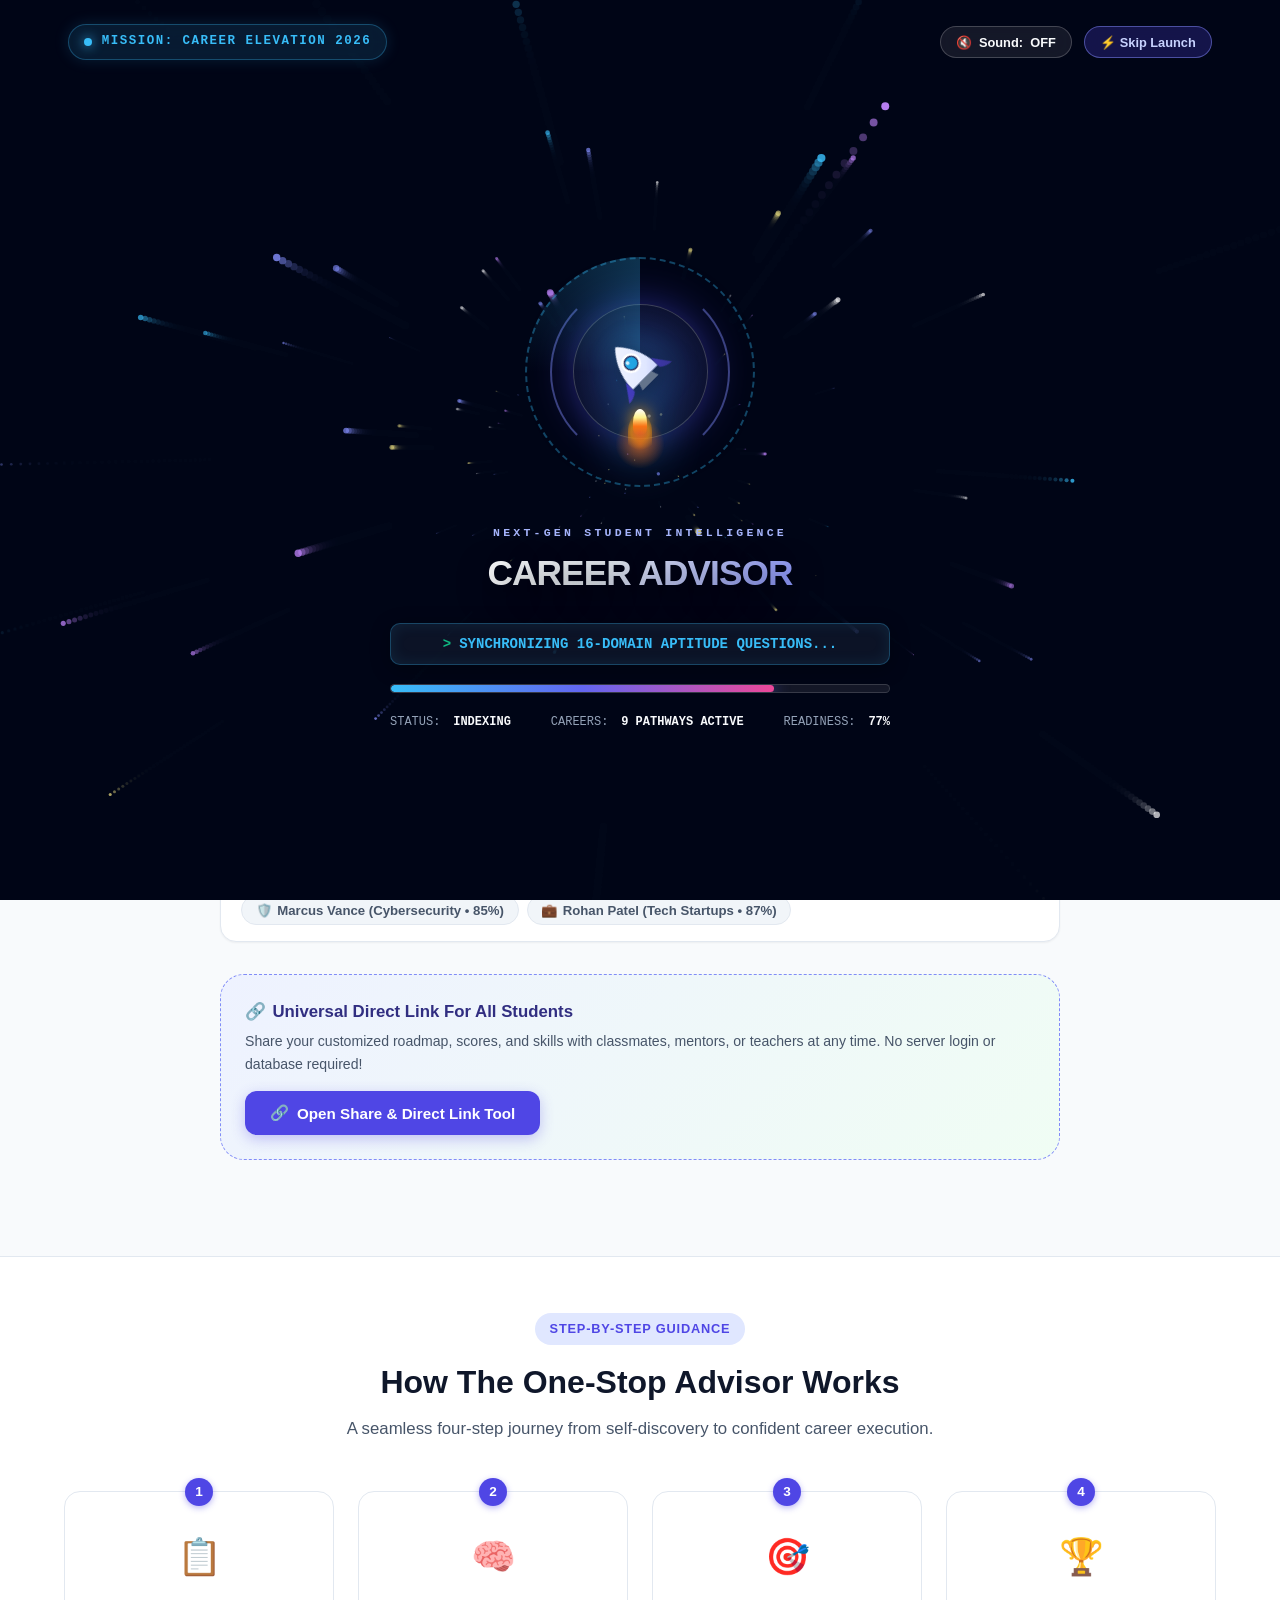
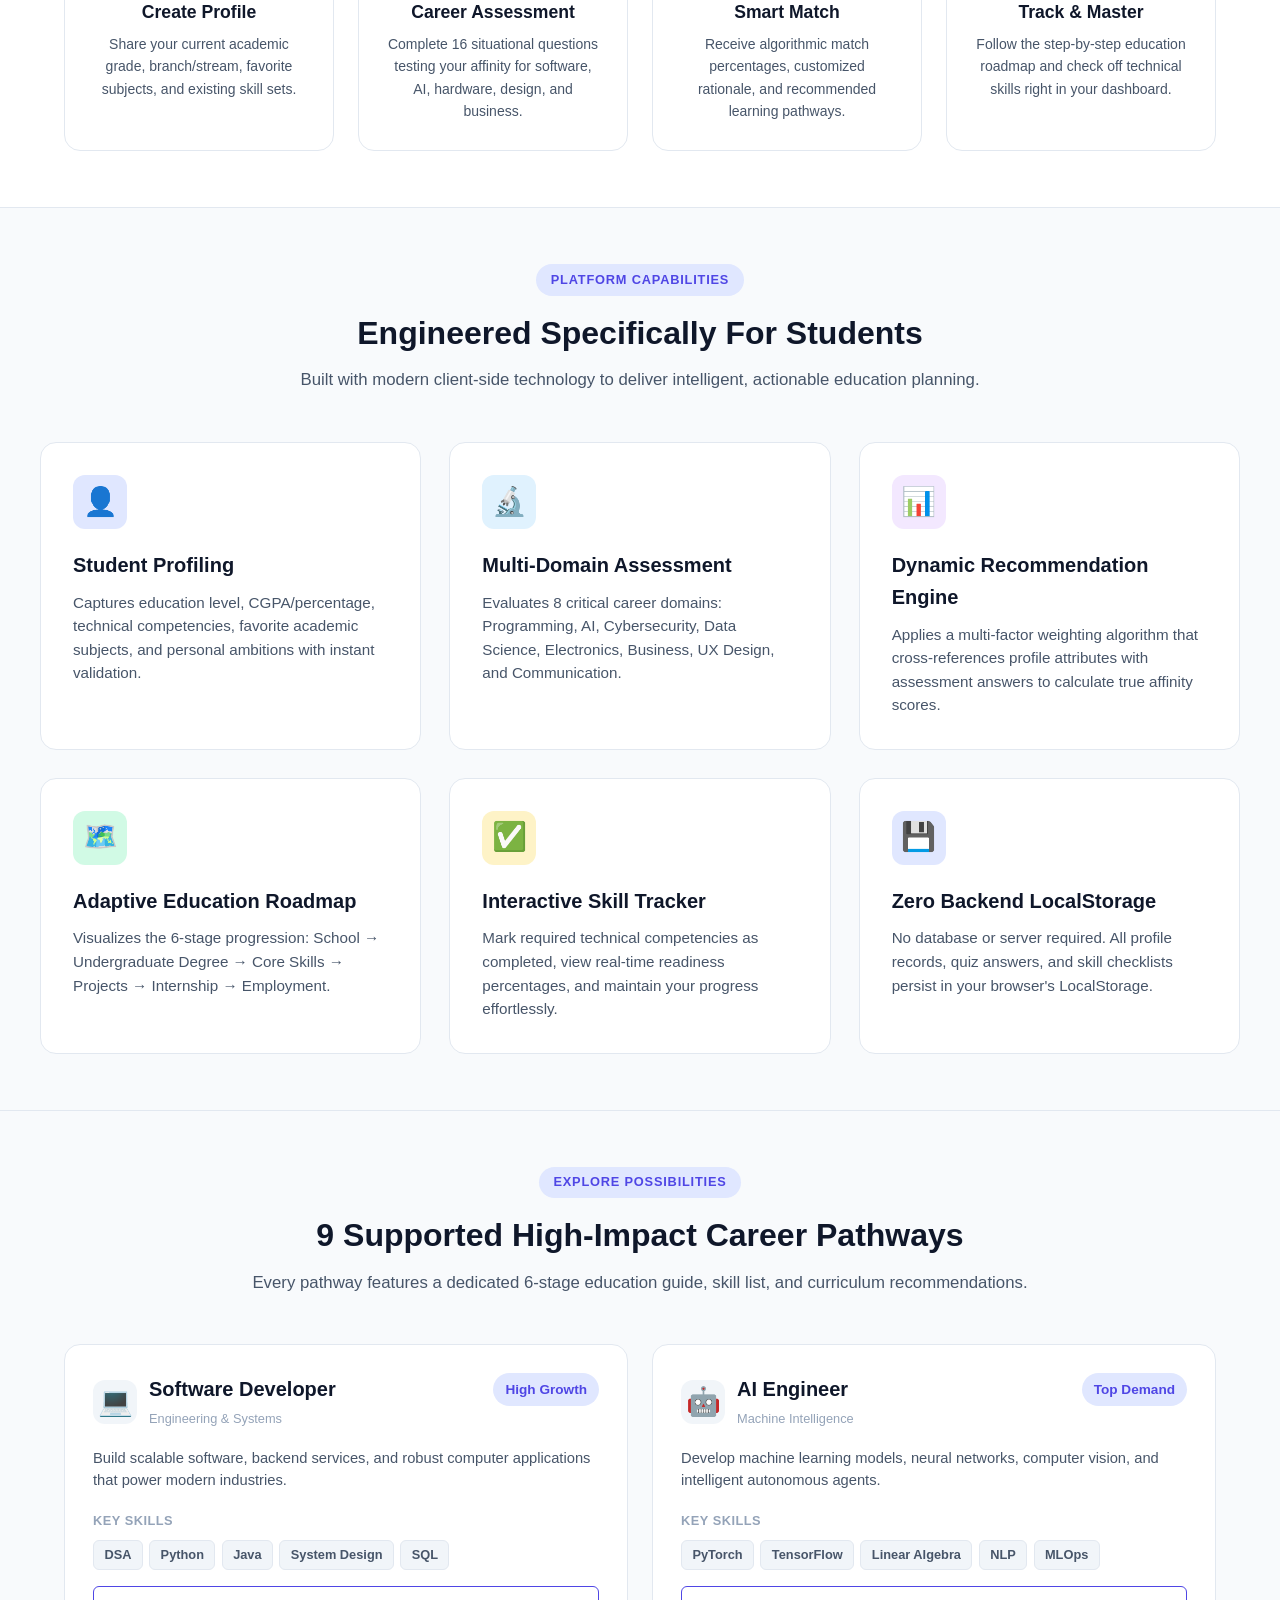
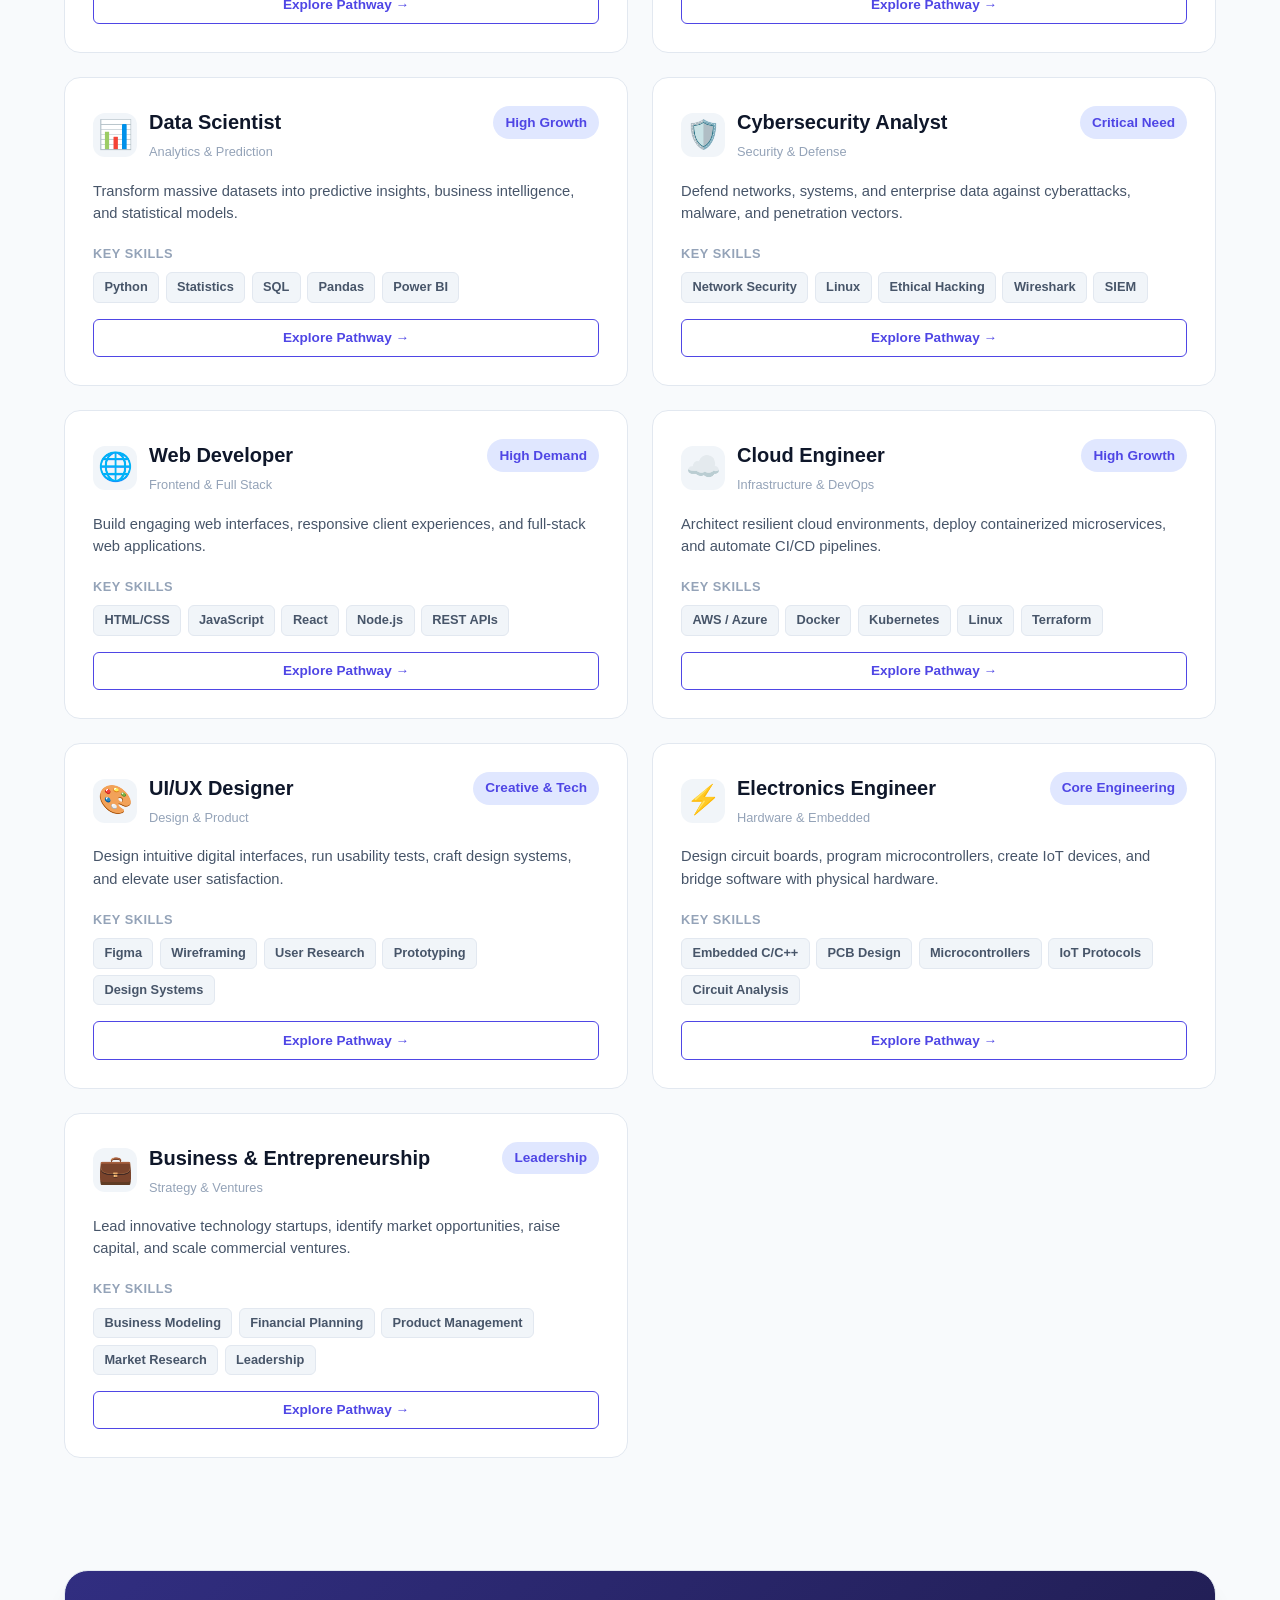
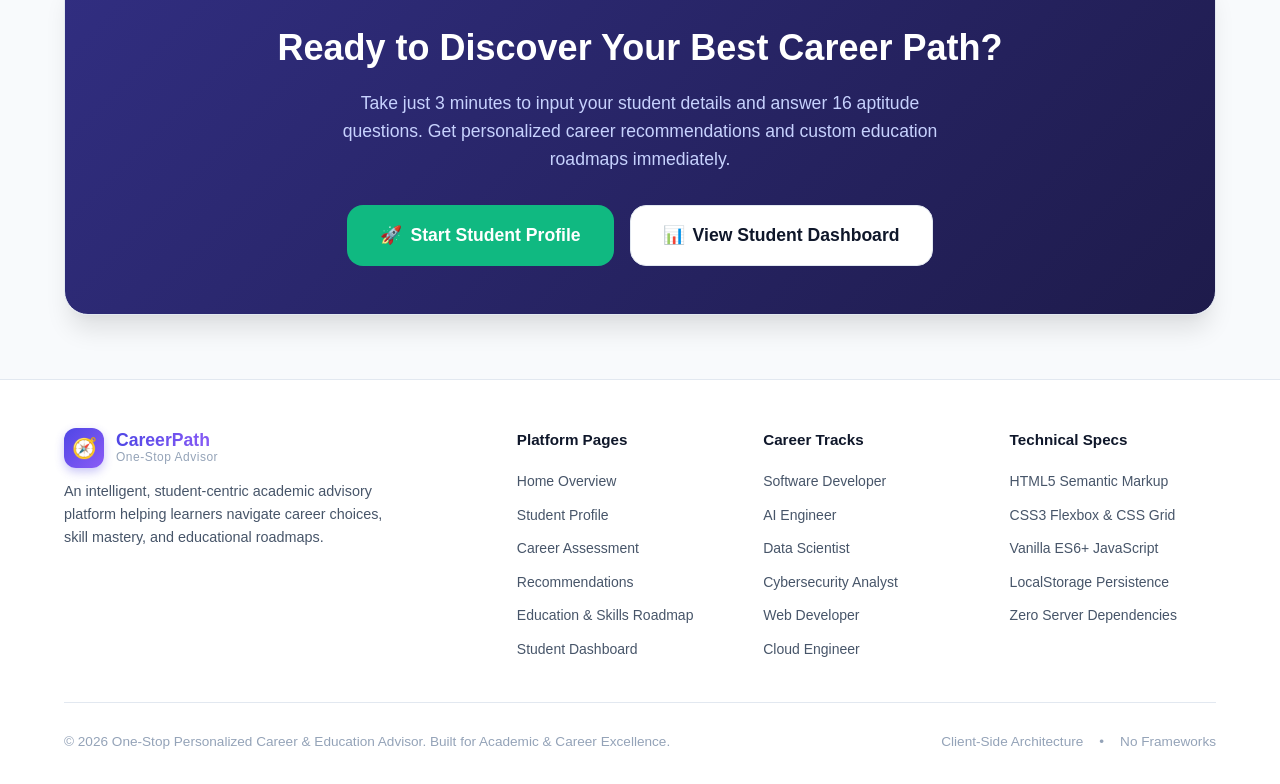
==== commit 8292df2e: "Update main heading: change One-Stop to One-Step" ====
--- a/index.html
+++ b/index.html
@@ -3,7 +3,7 @@
 <head>
   <meta charset="UTF-8">
   <meta name="viewport" content="width=device-width, initial-scale=1.0">
-  <title>One-Stop Personalized Career & Education Advisor</title>
+  <title>One-Step Personalized Career & Education Advisor</title>
   <meta name="description" content="Discover suitable career options and education paths based on your interests, skills, academic performance, favorite subjects, and career goals.">
   <link rel="stylesheet" href="style.css">
   <link rel="preconnect" href="https://fonts.googleapis.com">
@@ -164,7 +164,7 @@
       <div class="hero-content">
         <div class="page-badge">✨ AI-Powered Educational Advisory Platform</div>
         <h1 class="hero-title">
-          One-Stop Personalized <br>
+          One-Step Personalized <br>
           <span class="gradient-text">Career & Education Advisor</span>
         </h1>
         <p class="hero-desc">
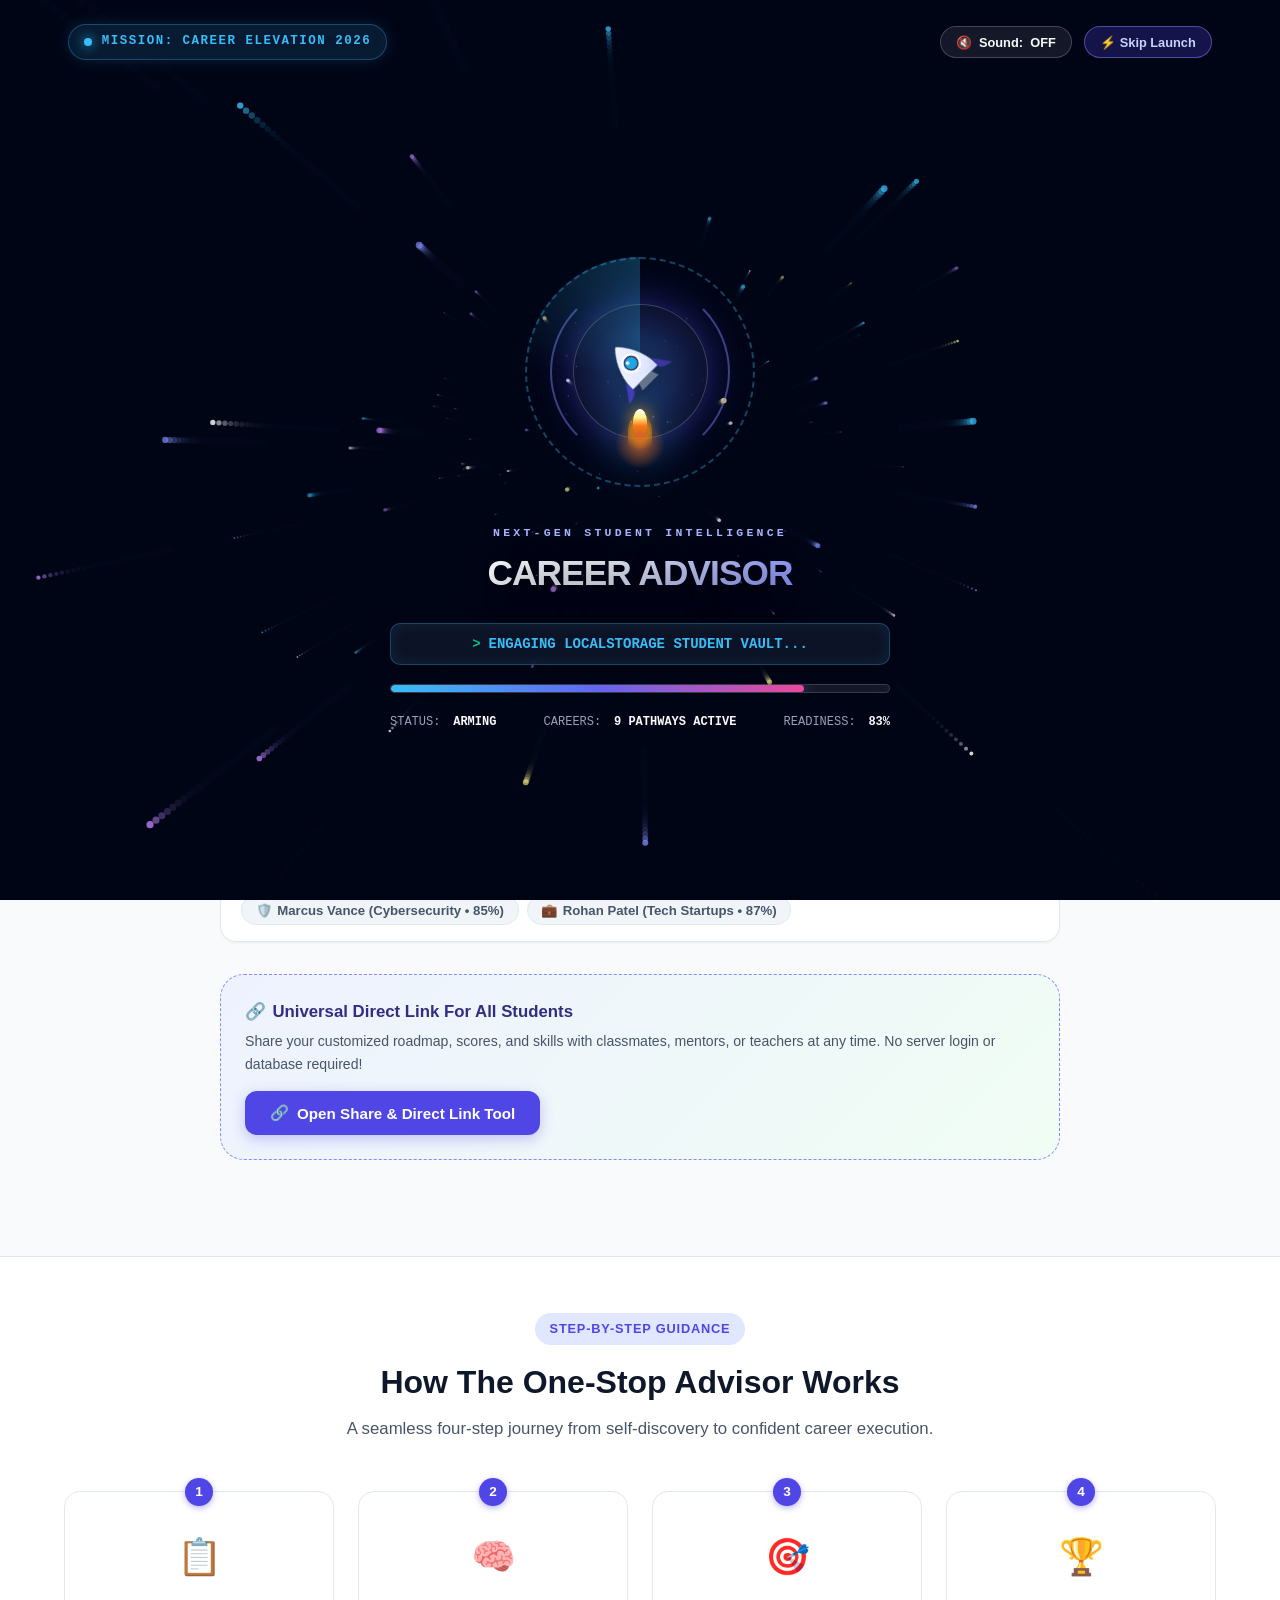
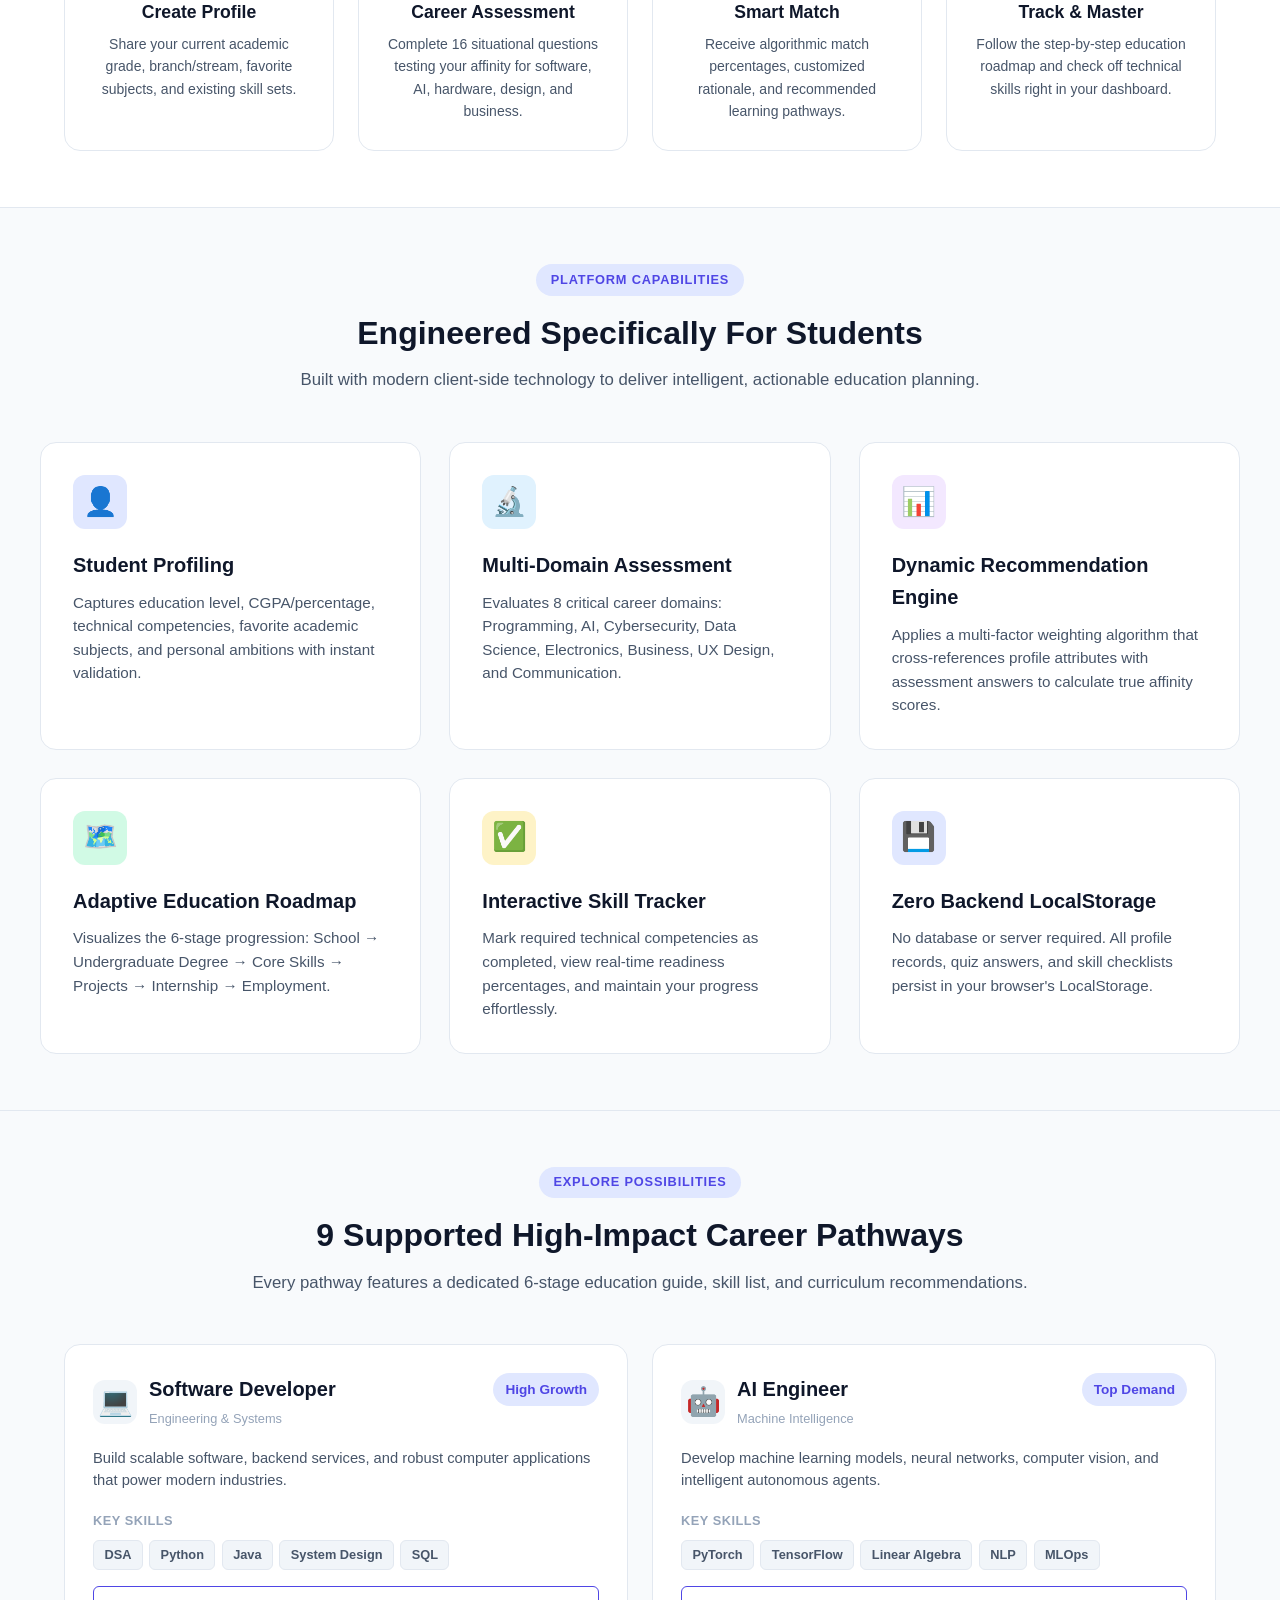
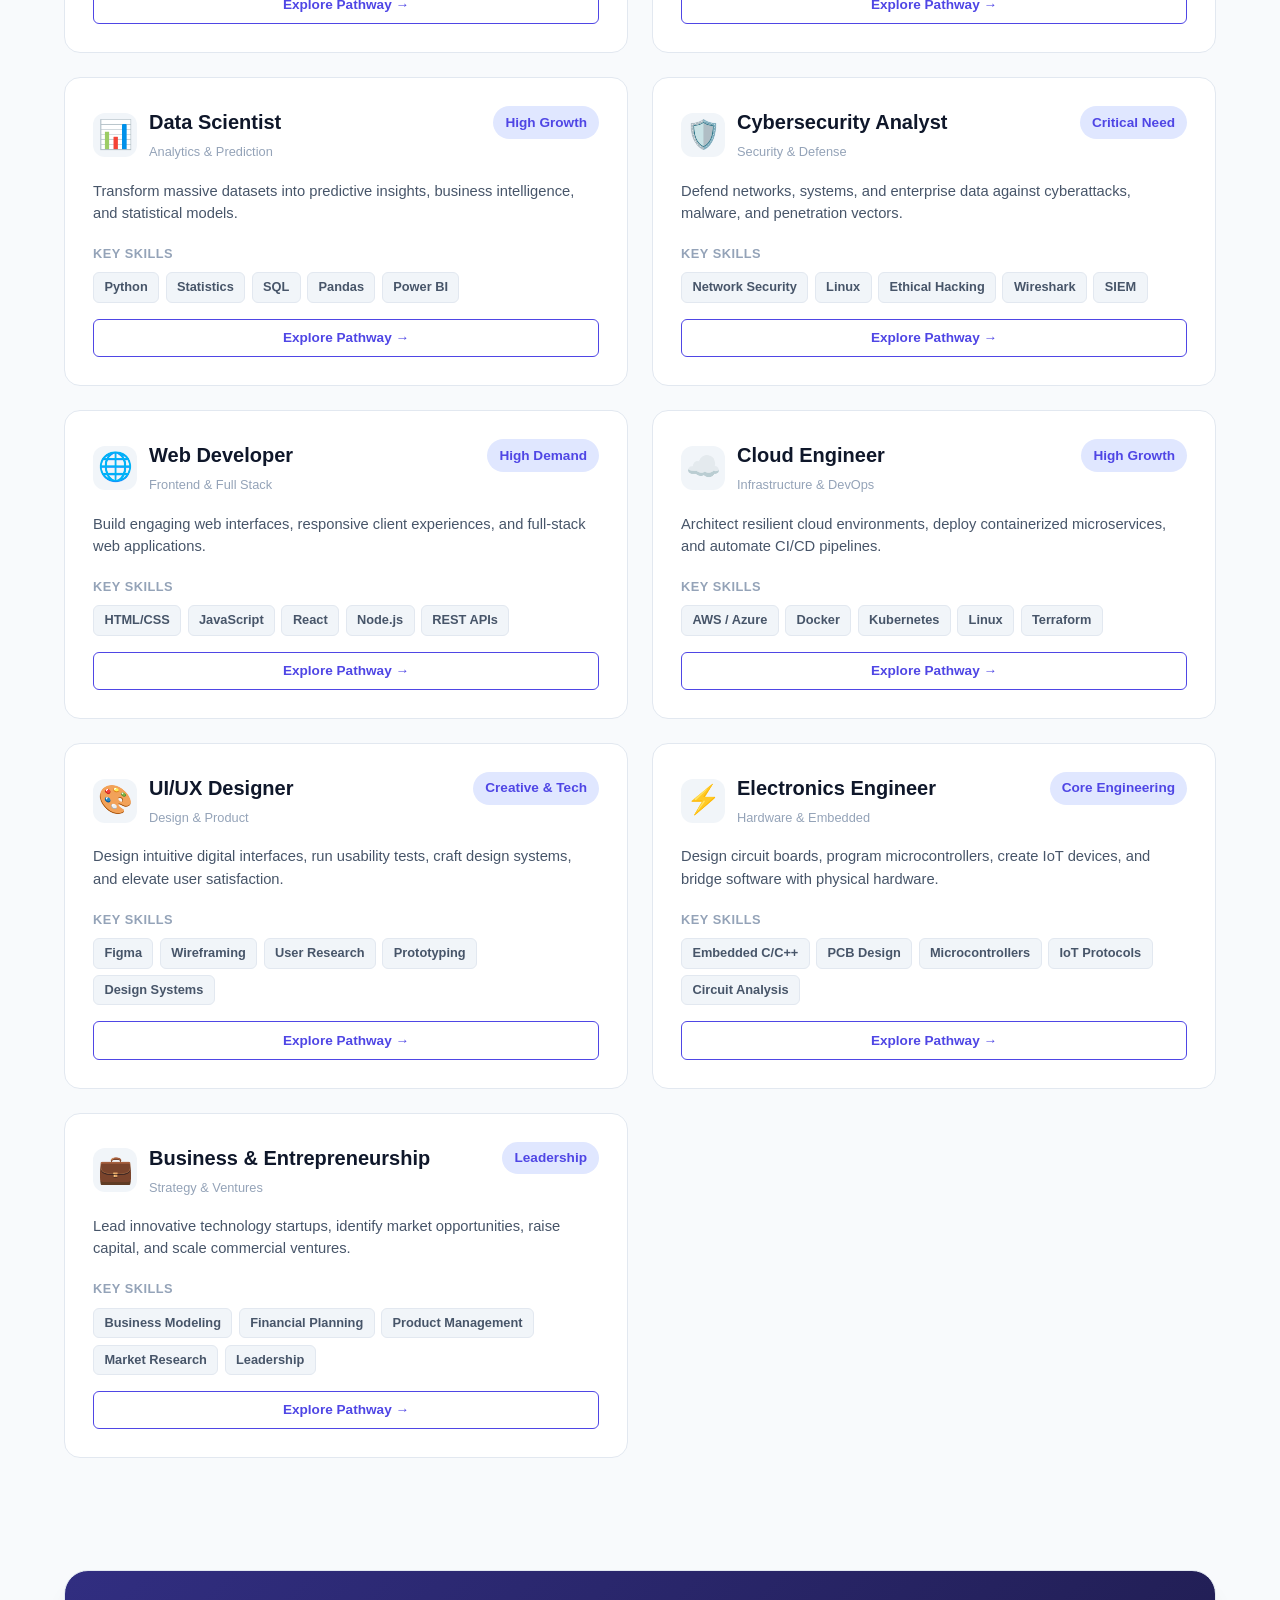
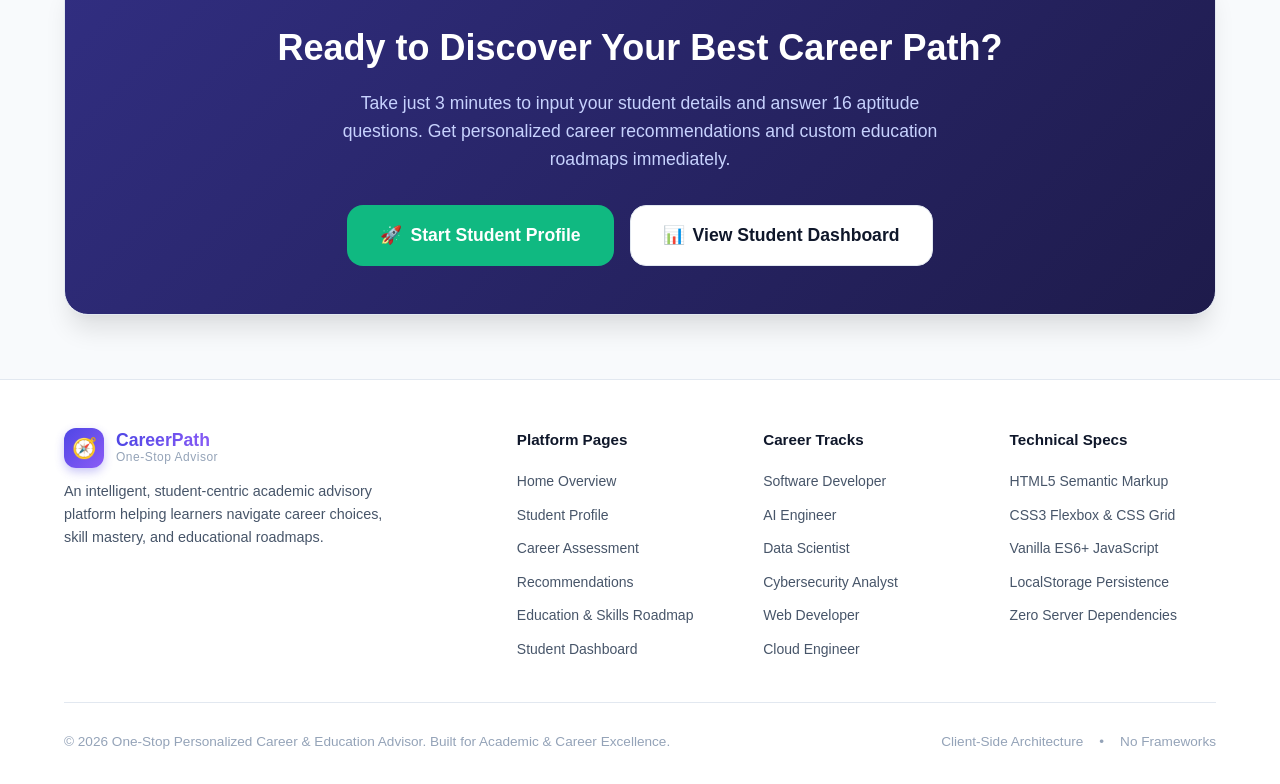
==== commit fdaa9077: "Update frontend: change 'One-Step' to 'One-Stop'" ====
--- a/index.html
+++ b/index.html
@@ -3,7 +3,7 @@
 <head>
   <meta charset="UTF-8">
   <meta name="viewport" content="width=device-width, initial-scale=1.0">
-  <title>One-Step Personalized Career & Education Advisor</title>
+  <title>One-Stop Personalized Career & Education Advisor</title>
   <meta name="description" content="Discover suitable career options and education paths based on your interests, skills, academic performance, favorite subjects, and career goals.">
   <link rel="stylesheet" href="style.css">
   <link rel="preconnect" href="https://fonts.googleapis.com">
@@ -164,7 +164,7 @@
       <div class="hero-content">
         <div class="page-badge">✨ AI-Powered Educational Advisory Platform</div>
         <h1 class="hero-title">
-          One-Step Personalized <br>
+          One-Stop Personalized <br>
           <span class="gradient-text">Career & Education Advisor</span>
         </h1>
         <p class="hero-desc">
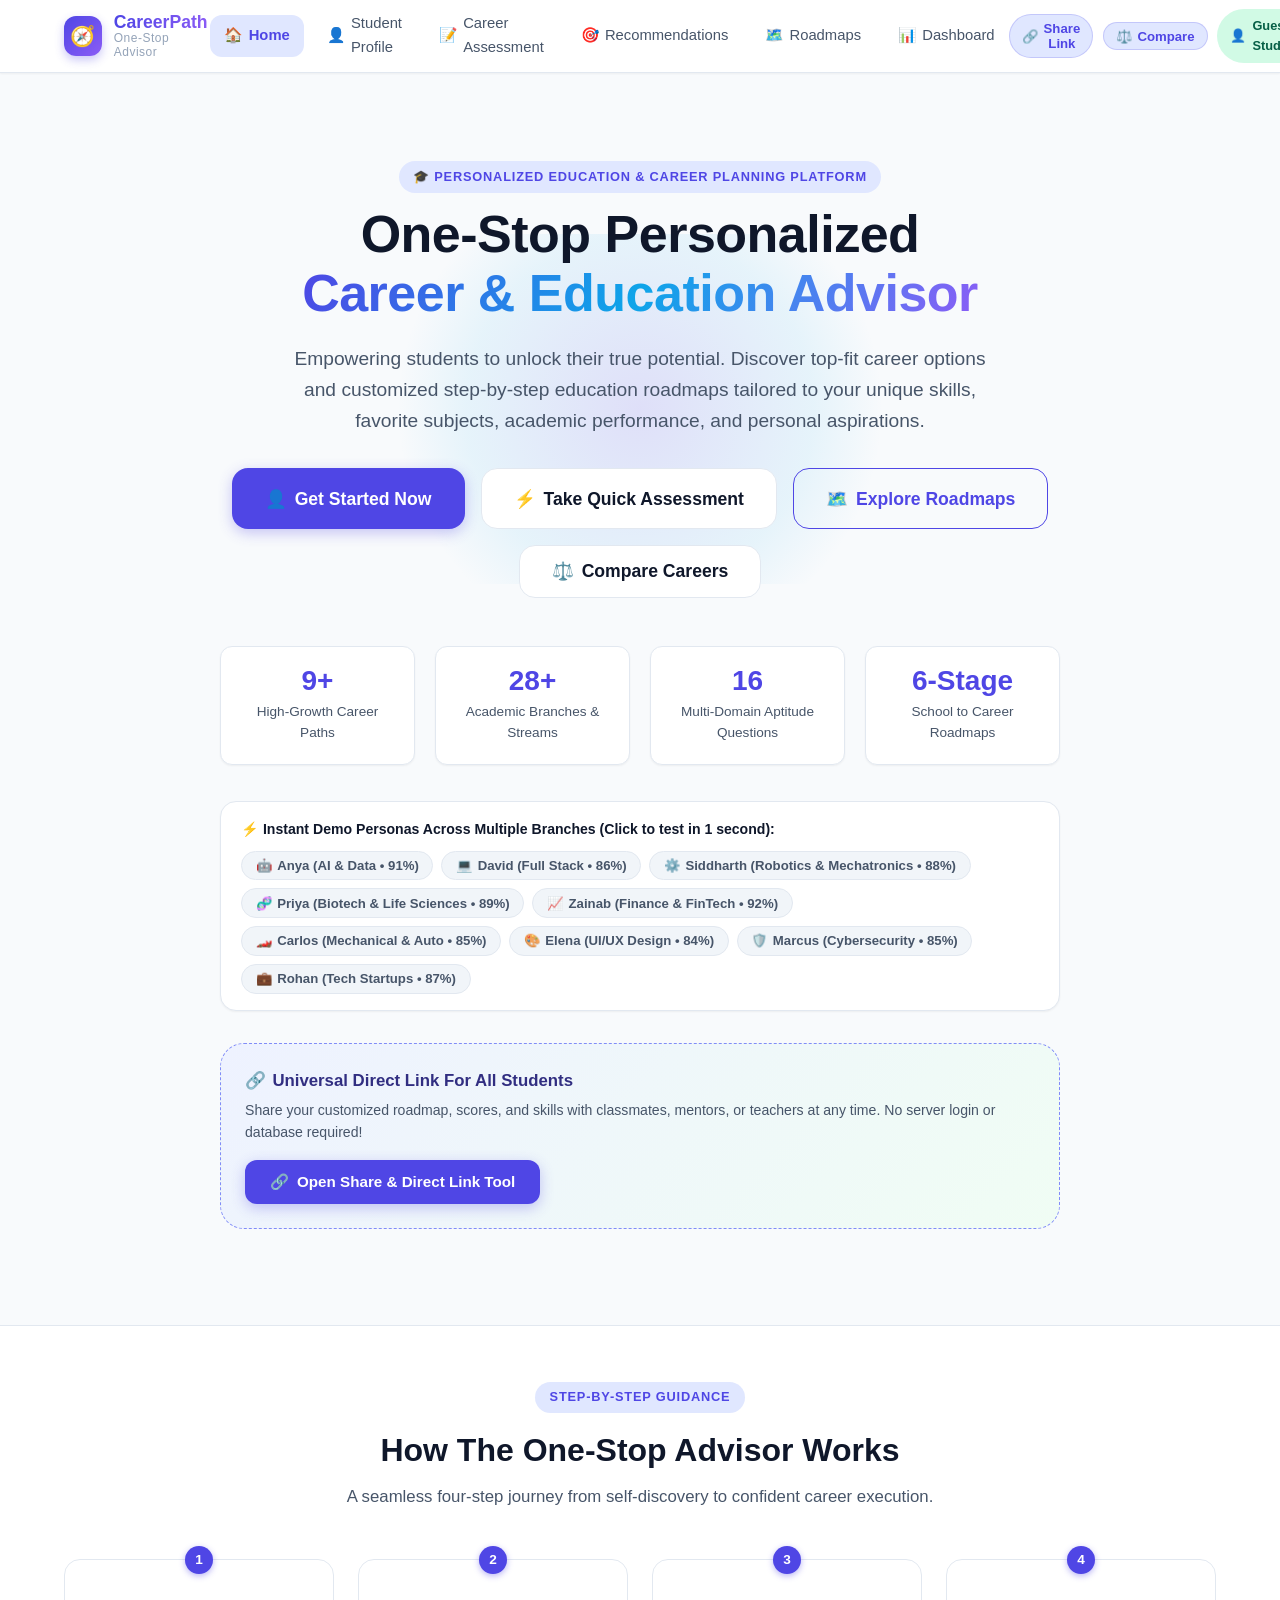
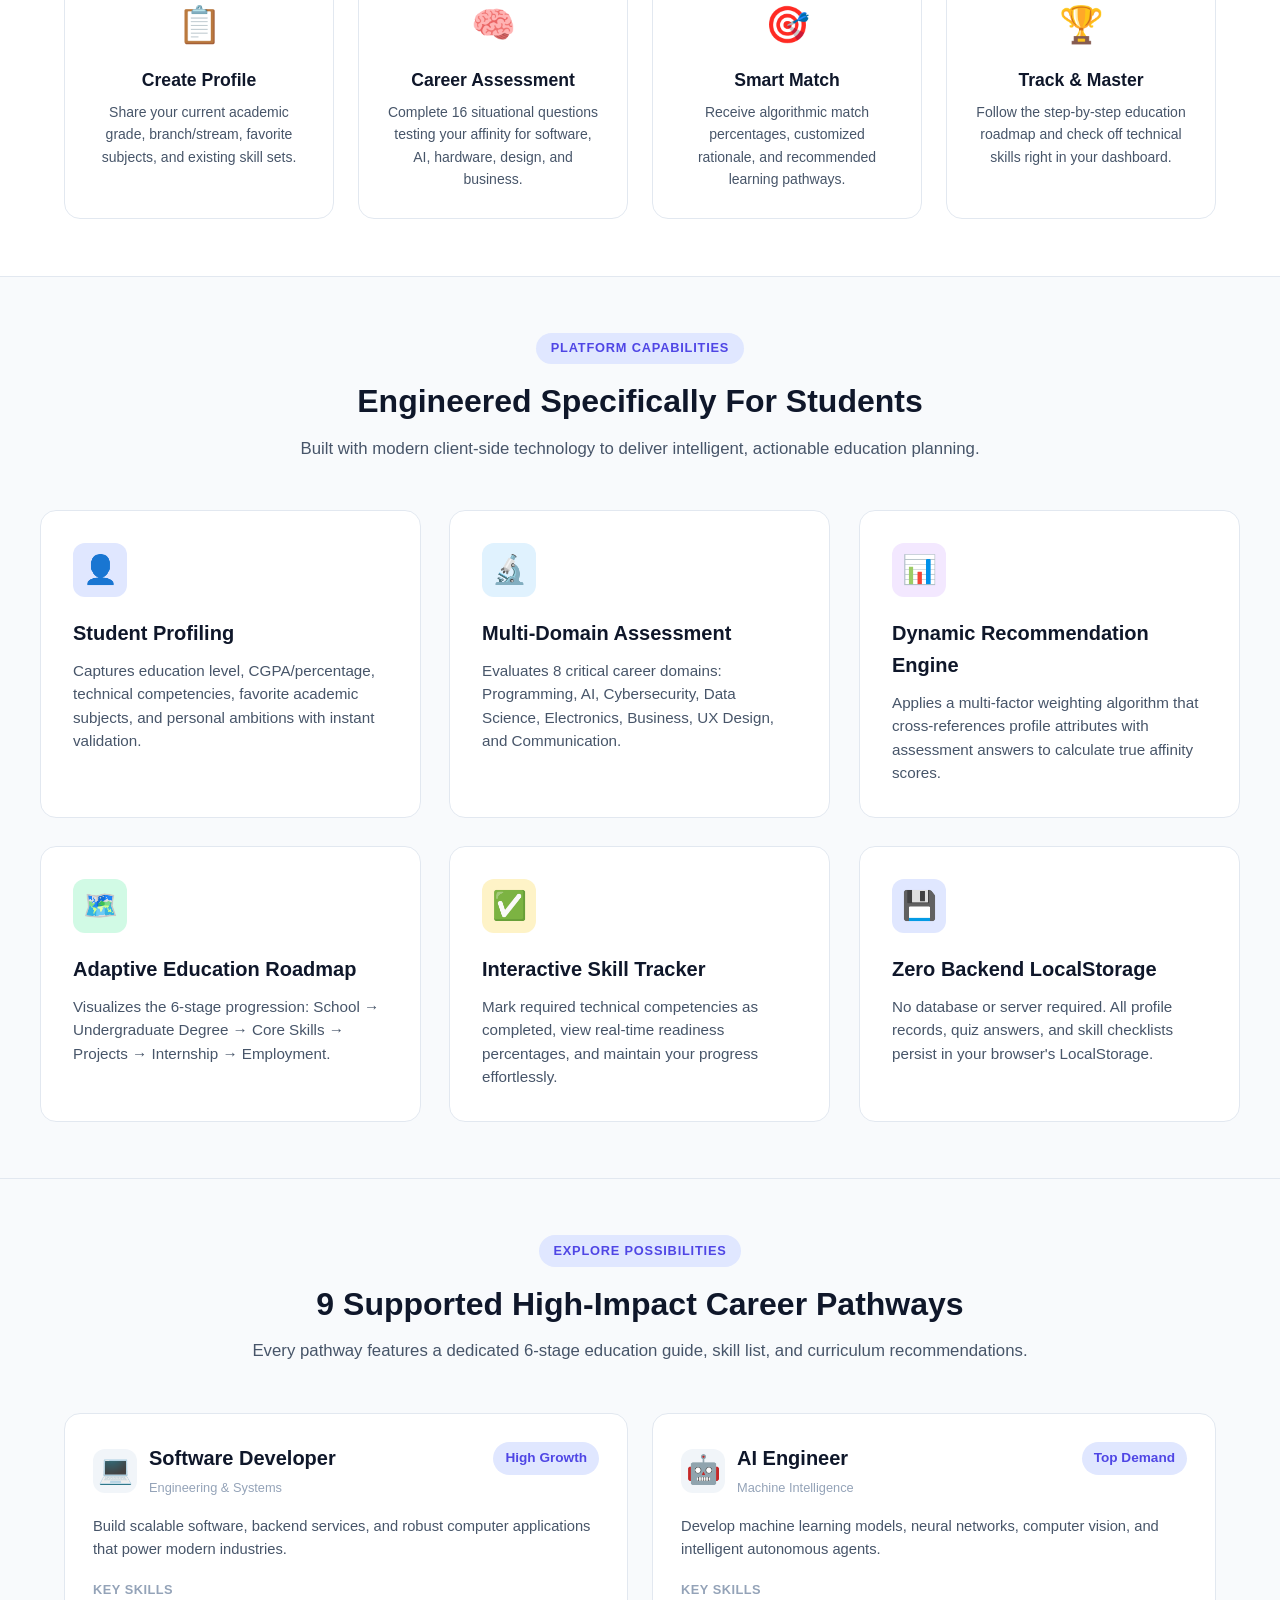
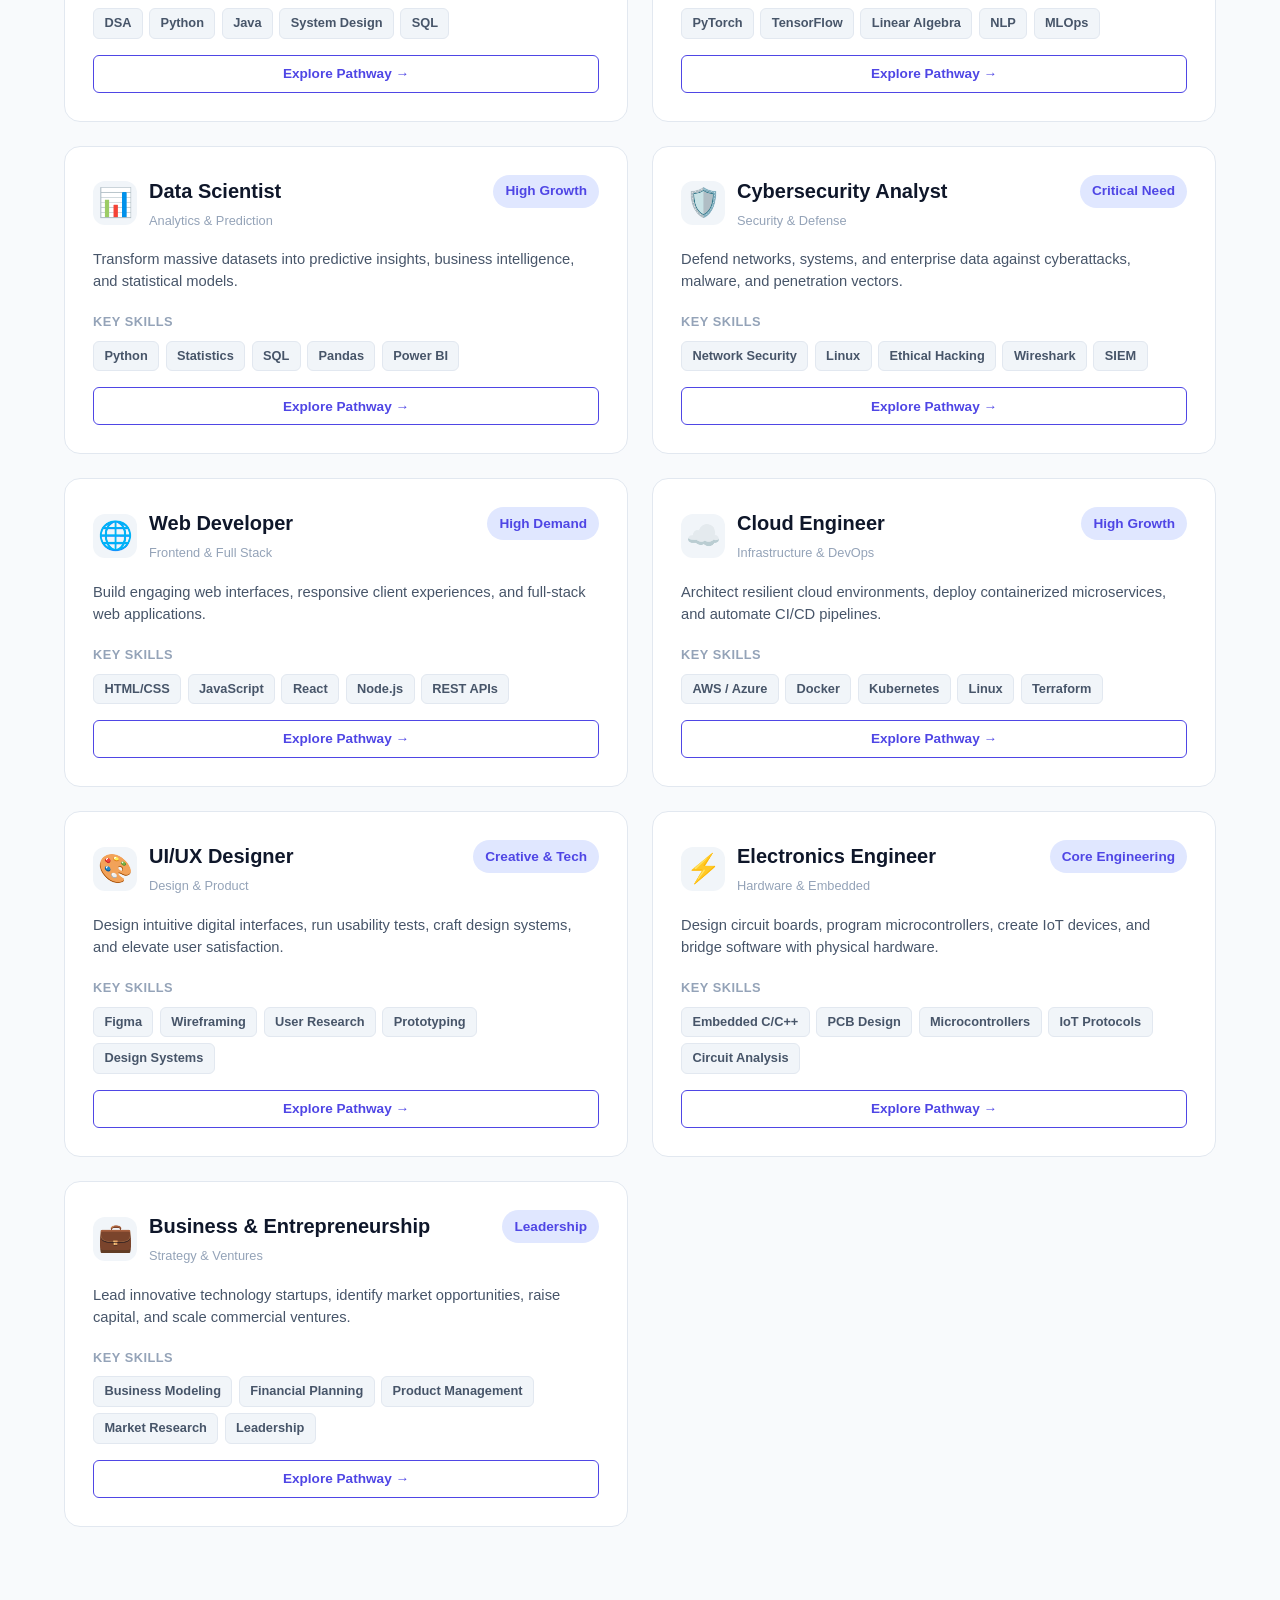
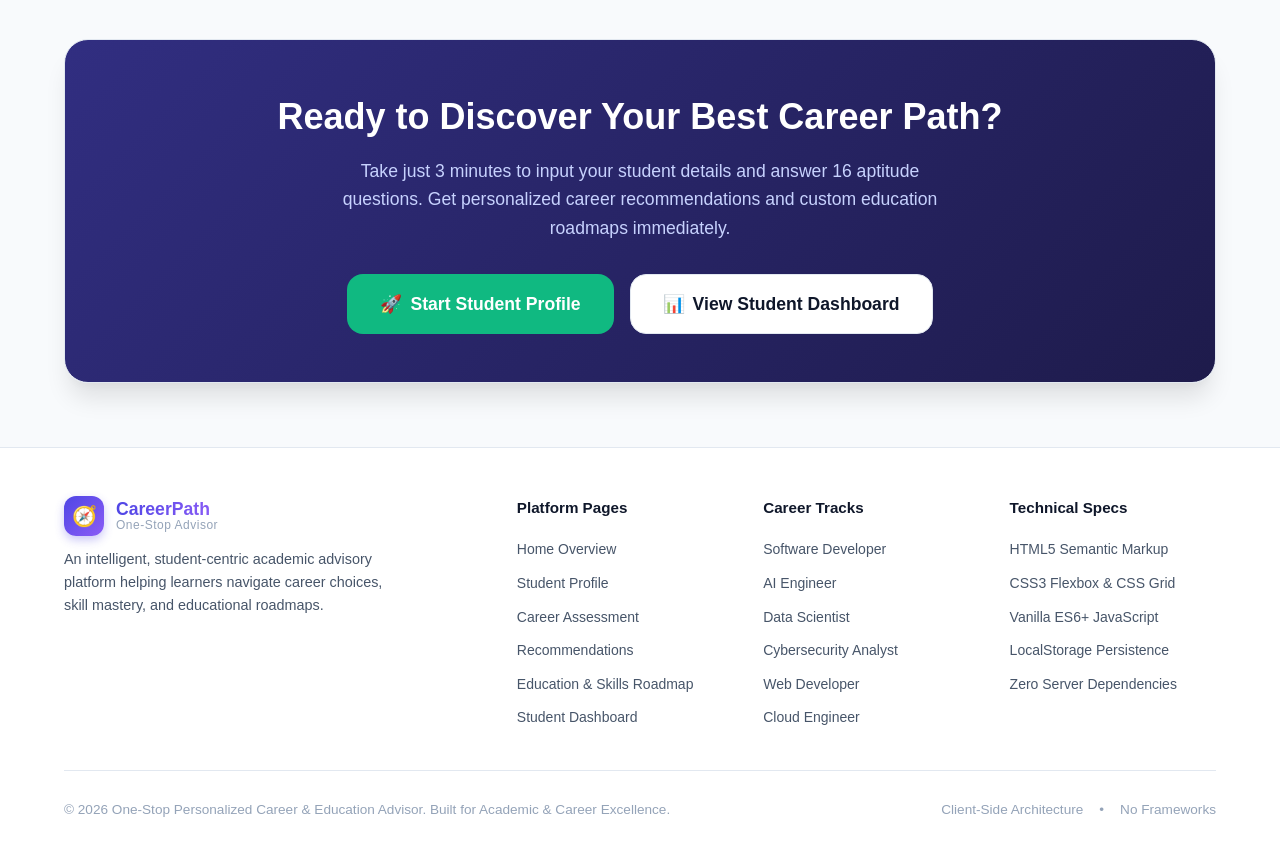
==== commit 8d7a182a: "Add 28+ academic branches, support diverse streams, and replace AI rocket launch with human-designed" ====
--- a/index.html
+++ b/index.html
@@ -12,113 +12,6 @@
 </head>
 <body>
 
-  <!-- Cinematic Website Launch Animation Overlay -->
-  <div id="launch-overlay" class="launch-overlay" aria-hidden="true">
-    <canvas id="launch-starfield" class="launch-starfield"></canvas>
-    
-    <!-- Top Launch HUD Controls -->
-    <div class="launch-top-bar">
-      <div class="launch-mission-tag">
-        <span class="mission-dot"></span> MISSION: CAREER ELEVATION 2026
-      </div>
-      <div class="launch-controls">
-        <button type="button" id="launch-sound-toggle" class="launch-hud-btn" onclick="toggleLaunchAudio()" title="Toggle Launch Sound Audio Synthesizer">
-          <span id="launch-sound-icon">🔇</span> Sound: <span id="launch-sound-state">OFF</span>
-        </button>
-        <button type="button" class="launch-hud-btn launch-skip-btn" onclick="skipWebsiteLaunchAnimation()">
-          <span>⚡ Skip Launch</span>
-        </button>
-      </div>
-    </div>
-
-    <!-- Central Launchpad Core -->
-    <div class="launch-core">
-      <!-- Orbital Telemetry Rings -->
-      <div class="launch-rings-wrapper">
-        <div class="launch-ring outer-ring"></div>
-        <div class="launch-ring middle-ring"></div>
-        <div class="launch-ring inner-ring"></div>
-        <div class="launch-radar-sweep"></div>
-        
-        <!-- Center Stage Rocket Vessel -->
-        <div class="launch-vessel-container" id="launch-vessel">
-          <div class="launch-rocket-silhouette">
-            <svg class="rocket-svg" viewBox="0 0 64 64" fill="none" xmlns="http://www.w3.org/2000/svg">
-              <defs>
-                <linearGradient id="bodyGrad" x1="0" y1="0" x2="64" y2="64" gradientUnits="userSpaceOnUse">
-                  <stop offset="0%" stop-color="#ffffff"/>
-                  <stop offset="55%" stop-color="#e0e7ff"/>
-                  <stop offset="100%" stop-color="#818cf8"/>
-                </linearGradient>
-                <linearGradient id="finGrad" x1="0" y1="0" x2="64" y2="64" gradientUnits="userSpaceOnUse">
-                  <stop offset="0%" stop-color="#4f46e5"/>
-                  <stop offset="100%" stop-color="#312e81"/>
-                </linearGradient>
-                <linearGradient id="glassGrad" x1="0" y1="0" x2="64" y2="64" gradientUnits="userSpaceOnUse">
-                  <stop offset="0%" stop-color="#38bdf8"/>
-                  <stop offset="100%" stop-color="#0284c7"/>
-                </linearGradient>
-              </defs>
-              <path d="M32 4 C32 4 46 16 46 38 L18 38 C18 16 32 4 32 4 Z" fill="url(#bodyGrad)"/>
-              <path d="M18 30 L8 44 C8 44 14 44 18 40 Z" fill="url(#finGrad)"/>
-              <path d="M46 30 L56 44 C56 44 50 44 46 40 Z" fill="url(#finGrad)"/>
-              <path d="M25 38 L23 44 L41 44 L39 38 Z" fill="#64748b"/>
-              <circle cx="32" cy="22" r="7" fill="#1e1b4b" stroke="#ffffff" stroke-width="2"/>
-              <circle cx="32" cy="22" r="5" fill="url(#glassGrad)"/>
-              <circle cx="30" cy="20" r="1.5" fill="#ffffff" opacity="0.8"/>
-            </svg>
-            <div class="thruster-exhaust">
-              <div class="flame-core"></div>
-              <div class="flame-outer"></div>
-              <div class="thruster-glow"></div>
-            </div>
-          </div>
-        </div>
-      </div>
-
-      <!-- Launch Status & Telemetry HUD -->
-      <div class="launch-telemetry">
-        <div class="launch-brand-title">
-          <span class="launch-brand-sub">NEXT-GEN STUDENT INTELLIGENCE</span>
-          <h2 class="launch-headline">CAREER ADVISOR</h2>
-        </div>
-
-        <!-- Live Dynamic Status Readout -->
-        <div class="launch-status-wrapper">
-          <span class="launch-status-prefix">&gt;</span>
-          <span id="launch-status-text" class="launch-status-text">INITIALIZING ADVISOR LAUNCH CORE...</span>
-        </div>
-
-        <!-- Animated Progress Track -->
-        <div class="launch-progress-track">
-          <div id="launch-progress-bar" class="launch-progress-fill"></div>
-        </div>
-
-        <!-- Real-time Telemetry Metrics -->
-        <div class="launch-metrics-row">
-          <div class="launch-metric-item">
-            <span>STATUS:</span>
-            <span id="launch-metric-status" class="metric-val">CALIBRATING</span>
-          </div>
-          <div class="launch-metric-item">
-            <span>CAREERS:</span>
-            <span class="metric-val">9 PATHWAYS ACTIVE</span>
-          </div>
-          <div class="launch-metric-item">
-            <span>READINESS:</span>
-            <span id="launch-metric-percent" class="metric-val">0%</span>
-          </div>
-        </div>
-      </div>
-    </div>
-
-    <!-- Lens Flare Flash Overlay -->
-    <div id="launch-flash-overlay" class="launch-flash-overlay"></div>
-  </div>
-
-  <!-- Celebratory Confetti Canvas -->
-  <canvas id="launch-confetti-canvas" class="launch-confetti-canvas"></canvas>
-
   <!-- Navigation Bar -->
   <header class="navbar">
     <div class="nav-container container">
@@ -140,9 +33,6 @@
       </ul>
 
       <div style="display: flex; align-items: center; gap: 0.6rem;">
-        <button class="btn-share-badge btn-launch-badge" onclick="startWebsiteLaunchAnimation(true)" title="Replay Website Launch Animation">
-          <span>🚀</span> Launch
-        </button>
         <button class="btn-share-badge" onclick="openShareModal()" title="Get direct shareable link for any student">
           <span>🔗</span> Share Link
         </button>
@@ -162,7 +52,7 @@
     <section class="hero container">
       <div class="hero-glow"></div>
       <div class="hero-content">
-        <div class="page-badge">✨ AI-Powered Educational Advisory Platform</div>
+        <div class="page-badge">🎓 Personalized Education & Career Planning Platform</div>
         <h1 class="hero-title">
           One-Stop Personalized <br>
           <span class="gradient-text">Career & Education Advisor</span>
@@ -172,9 +62,6 @@
         </p>
 
         <div class="hero-actions">
-          <button type="button" class="btn btn-primary btn-lg btn-launch-hero" onclick="startWebsiteLaunchAnimation(true)">
-            <span>🚀</span> Launch Experience
-          </button>
           <a href="profile.html" class="btn btn-primary btn-lg">
             <span>👤</span> Get Started Now
           </a>
@@ -196,6 +83,10 @@
             <div class="stat-label">High-Growth Career Paths</div>
           </div>
           <div class="stat-box">
+            <div class="stat-number">28+</div>
+            <div class="stat-label">Academic Branches & Streams</div>
+          </div>
+          <div class="stat-box">
             <div class="stat-number">16</div>
             <div class="stat-label">Multi-Domain Aptitude Questions</div>
           </div>
@@ -203,32 +94,40 @@
             <div class="stat-number">6-Stage</div>
             <div class="stat-label">School to Career Roadmaps</div>
           </div>
-          <div class="stat-box">
-            <div class="stat-number">100%</div>
-            <div class="stat-label">Privacy (LocalStorage Client-Side)</div>
-          </div>
         </div>
 
         <!-- Quick 1-Click Demo Personas -->
         <div class="persona-chips-bar" style="margin-top: 2.25rem; text-align: left;">
           <div class="persona-chips-title">
-            <span>⚡ Instant Demo Personas (Click to test full platform in 1 second):</span>
+            <span>⚡ Instant Demo Personas Across Multiple Branches (Click to test in 1 second):</span>
           </div>
           <div class="persona-chips-grid">
             <button type="button" class="persona-btn" onclick="loadDemoPersona('ai')">
-              <span>🤖</span> Anya Sharma (AI & Data • 91%)
+              <span>🤖</span> Anya (AI & Data • 91%)
             </button>
             <button type="button" class="persona-btn" onclick="loadDemoPersona('software')">
-              <span>💻</span> David Chen (Full Stack • 86%)
+              <span>💻</span> David (Full Stack • 86%)
+            </button>
+            <button type="button" class="persona-btn" onclick="loadDemoPersona('robotics')">
+              <span>⚙️</span> Siddharth (Robotics & Mechatronics • 88%)
+            </button>
+            <button type="button" class="persona-btn" onclick="loadDemoPersona('biotech')">
+              <span>🧬</span> Priya (Biotech & Life Sciences • 89%)
+            </button>
+            <button type="button" class="persona-btn" onclick="loadDemoPersona('fintech')">
+              <span>📈</span> Zainab (Finance & FinTech • 92%)
+            </button>
+            <button type="button" class="persona-btn" onclick="loadDemoPersona('mechanical')">
+              <span>🏎️</span> Carlos (Mechanical & Auto • 85%)
             </button>
             <button type="button" class="persona-btn" onclick="loadDemoPersona('design')">
-              <span>🎨</span> Elena Rostova (UI/UX Design • 84%)
+              <span>🎨</span> Elena (UI/UX Design • 84%)
             </button>
             <button type="button" class="persona-btn" onclick="loadDemoPersona('cyber')">
-              <span>🛡️</span> Marcus Vance (Cybersecurity • 85%)
+              <span>🛡️</span> Marcus (Cybersecurity • 85%)
             </button>
             <button type="button" class="persona-btn" onclick="loadDemoPersona('business')">
-              <span>💼</span> Rohan Patel (Tech Startups • 87%)
+              <span>💼</span> Rohan (Tech Startups • 87%)
             </button>
           </div>
         </div>
--- a/style.css
+++ b/style.css
@@ -1989,7 +1989,7 @@
 
 /* Print Friendly Stylesheet */
 @media print {
-  .navbar, .footer, .btn, .modal-backdrop, .toast-container, .hero-actions, .quiz-navigation, .launch-overlay, .launch-confetti-canvas {
+  .navbar, .footer, .btn, .modal-backdrop, .toast-container, .hero-actions, .quiz-navigation {
     display: none !important;
   }
   body {
@@ -2004,449 +2004,142 @@
 }
 
 /* ===================================================================
-   17. CINEMATIC WEBSITE LAUNCH ANIMATION SYSTEM
+   17. ACADEMIC BRANCH CHIPS & STREAM SELECTOR STYLING
    =================================================================== */
-.launch-overlay {
-  position: fixed;
-  inset: 0;
-  width: 100vw;
-  height: 100vh;
-  z-index: 999999;
-  background: radial-gradient(ellipse at center, #1e1b4b 0%, #0f172a 60%, #020617 100%);
-  display: flex;
-  flex-direction: column;
-  justify-content: space-between;
-  align-items: center;
-  overflow: hidden;
+.branch-chips-row {
+  display: flex;
+  flex-wrap: wrap;
+  gap: 0.45rem;
+  align-items: center;
+}
+
+.branch-chip {
+  background: var(--bg-subtle);
+  border: 1px solid var(--border-color);
+  border-radius: var(--radius-full);
+  padding: 0.32rem 0.75rem;
+  font-size: 0.775rem;
+  font-weight: 600;
+  color: var(--text-secondary);
+  cursor: pointer;
+  display: inline-flex;
+  align-items: center;
+  gap: 0.35rem;
+  transition: all 0.2s cubic-bezier(0.16, 1, 0.3, 1);
+  user-select: none;
+  font-family: inherit;
+}
+
+.branch-chip:hover {
+  background: var(--primary-light);
+  color: var(--primary);
+  border-color: var(--primary);
+  transform: translateY(-1.5px);
+  box-shadow: 0 3px 8px rgba(79, 70, 229, 0.15);
+}
+
+.branch-chip.active {
+  background: var(--primary);
   color: #ffffff;
-  transition: opacity 0.75s cubic-bezier(0.16, 1, 0.3, 1), visibility 0.75s;
-}
-
-.launch-overlay.launch-closing {
-  opacity: 0;
-  visibility: hidden;
-  pointer-events: none;
-}
-
-.launch-starfield {
-  position: absolute;
-  inset: 0;
-  width: 100%;
-  height: 100%;
-  pointer-events: none;
-  z-index: 1;
-}
-
-.launch-top-bar {
-  position: relative;
-  z-index: 10;
-  width: 100%;
-  max-width: 1200px;
-  padding: 1.5rem 1.75rem;
-  display: flex;
-  justify-content: space-between;
-  align-items: center;
-}
-
-.launch-mission-tag {
-  display: inline-flex;
-  align-items: center;
-  gap: 0.6rem;
-  font-family: ui-monospace, SFMono-Regular, Menlo, Monaco, Consolas, monospace;
-  font-size: 0.78rem;
-  letter-spacing: 0.12em;
-  font-weight: 700;
-  color: #38bdf8;
-  background: rgba(56, 189, 248, 0.12);
-  border: 1px solid rgba(56, 189, 248, 0.3);
-  padding: 0.45rem 0.95rem;
-  border-radius: 9999px;
-  backdrop-filter: blur(12px);
-  box-shadow: 0 0 15px rgba(56, 189, 248, 0.15);
-}
-
-.mission-dot {
-  width: 8px;
-  height: 8px;
-  border-radius: 50%;
-  background: #38bdf8;
-  box-shadow: 0 0 12px #38bdf8;
-  animation: pulseGlow 1.5s infinite;
-}
-
-.launch-controls {
-  display: flex;
-  align-items: center;
-  gap: 0.75rem;
-}
-
-.launch-hud-btn {
-  background: rgba(255, 255, 255, 0.08);
-  border: 1px solid rgba(255, 255, 255, 0.2);
-  color: #f8fafc;
-  font-size: 0.8rem;
-  font-weight: 600;
-  padding: 0.45rem 0.95rem;
-  border-radius: 9999px;
-  cursor: pointer;
-  transition: all 0.2s cubic-bezier(0.4, 0, 0.2, 1);
-  backdrop-filter: blur(12px);
-  display: inline-flex;
-  align-items: center;
-  gap: 0.45rem;
-}
-
-.launch-hud-btn:hover {
-  background: rgba(255, 255, 255, 0.2);
-  border-color: #38bdf8;
-  color: #ffffff;
-  transform: translateY(-1px);
-  box-shadow: 0 4px 12px rgba(56, 189, 248, 0.25);
-}
-
-.launch-skip-btn {
-  background: rgba(79, 70, 229, 0.25);
-  border-color: rgba(129, 140, 248, 0.5);
-  color: #c7d2fe;
-}
-
-.launch-skip-btn:hover {
-  background: #4f46e5;
-  border-color: #818cf8;
-  color: #ffffff;
-}
-
-.launch-core {
-  position: relative;
-  z-index: 10;
-  display: flex;
-  flex-direction: column;
-  align-items: center;
-  justify-content: center;
-  width: 100%;
-  max-width: 580px;
-  padding: 1rem;
-  margin: auto 0;
-  text-align: center;
-}
-
-.launch-rings-wrapper {
-  position: relative;
-  width: 240px;
-  height: 240px;
-  display: flex;
-  align-items: center;
-  justify-content: center;
-  margin-bottom: 2rem;
-}
-
-.launch-ring {
-  position: absolute;
-  border-radius: 50%;
-  pointer-events: none;
-}
-
-.outer-ring {
-  width: 230px;
-  height: 230px;
-  border: 2px dashed rgba(56, 189, 248, 0.35);
-  animation: rotateRingClockwise 25s linear infinite;
-}
-
-.middle-ring {
-  width: 180px;
-  height: 180px;
-  border: 2px solid rgba(129, 140, 248, 0.45);
-  border-top-color: transparent;
-  border-bottom-color: transparent;
-  animation: rotateRingCounter 12s linear infinite;
-}
-
-.inner-ring {
-  width: 135px;
-  height: 135px;
-  background: radial-gradient(circle, rgba(79, 70, 229, 0.3) 0%, rgba(15, 23, 42, 0.5) 100%);
-  border: 1px solid rgba(255, 255, 255, 0.2);
-  box-shadow: 0 0 40px rgba(79, 70, 229, 0.5);
-}
-
-.launch-radar-sweep {
-  position: absolute;
-  width: 230px;
-  height: 230px;
-  border-radius: 50%;
-  background: conic-gradient(from 0deg, transparent 0deg, transparent 270deg, rgba(56, 189, 248, 0.25) 360deg);
-  animation: rotateRingClockwise 3.5s linear infinite;
-  pointer-events: none;
-}
-
-.launch-vessel-container {
-  position: relative;
-  z-index: 5;
-  transition: transform 0.6s cubic-bezier(0.65, 0, 0.35, 1);
-}
-
-.launch-vessel-container.rumble {
-  animation: rocketRumble 0.1s infinite alternate ease-in-out;
-}
-
-.launch-vessel-container.liftoff {
-  transform: translateY(-135vh) scale(1.2);
-  transition: transform 0.9s cubic-bezier(0.7, 0, 0.84, 0);
-}
-
-.launch-rocket-silhouette {
-  position: relative;
-  width: 90px;
-  height: 90px;
-  display: flex;
-  flex-direction: column;
-  align-items: center;
-  justify-content: center;
-  filter: drop-shadow(0 0 25px rgba(56, 189, 248, 0.7));
-}
-
-.rocket-svg {
-  width: 80px;
-  height: 80px;
-  transform: rotate(-45deg);
-  filter: drop-shadow(0 4px 12px rgba(0,0,0,0.5));
-}
-
-.thruster-exhaust {
-  position: absolute;
-  bottom: -18px;
-  display: flex;
-  flex-direction: column;
-  align-items: center;
-}
-
-.flame-core {
-  width: 14px;
-  height: 26px;
-  background: linear-gradient(to bottom, #ffffff, #fef08a, #f97316, transparent);
-  border-radius: 50% 50% 30% 30%;
-  animation: flamePulse 0.15s infinite alternate;
-  filter: drop-shadow(0 0 8px #f59e0b);
-}
-
-.flame-outer {
-  position: absolute;
-  top: 4px;
-  width: 24px;
-  height: 38px;
-  background: radial-gradient(circle, rgba(239, 68, 68, 0.8) 0%, rgba(245, 158, 11, 0.6) 40%, transparent 80%);
-  border-radius: 50% 50% 20% 20%;
-  animation: flamePulse 0.2s infinite alternate;
-  z-index: -1;
-}
-
-.thruster-glow {
-  position: absolute;
-  top: 10px;
-  width: 50px;
-  height: 50px;
-  background: radial-gradient(circle, rgba(249, 115, 22, 0.65) 0%, transparent 70%);
-  border-radius: 50%;
-  pointer-events: none;
-}
-
-.launch-telemetry {
-  width: 100%;
-  max-width: 500px;
-  display: flex;
-  flex-direction: column;
-  align-items: center;
-  gap: 0.85rem;
-}
-
-.launch-brand-sub {
-  font-family: ui-monospace, SFMono-Regular, Menlo, Monaco, Consolas, monospace;
-  font-size: 0.72rem;
-  letter-spacing: 0.28em;
-  text-transform: uppercase;
-  color: #a5b4fc;
-  font-weight: 700;
-  display: block;
-}
-
-.launch-headline {
-  font-size: 2.2rem;
-  font-weight: 800;
-  letter-spacing: -0.025em;
-  background: linear-gradient(135deg, #ffffff 0%, #e2e8f0 40%, #818cf8 100%);
-  -webkit-background-clip: text;
-  -webkit-text-fill-color: transparent;
-  margin: 0.2rem 0 0.5rem;
-  text-shadow: 0 10px 30px rgba(0, 0, 0, 0.5);
-}
-
-.launch-status-wrapper {
-  display: flex;
-  align-items: center;
-  gap: 0.5rem;
-  font-family: ui-monospace, SFMono-Regular, Menlo, Monaco, Consolas, monospace;
-  font-size: 0.875rem;
-  color: #38bdf8;
-  background: rgba(15, 23, 42, 0.85);
-  border: 1px solid rgba(56, 189, 248, 0.3);
-  padding: 0.55rem 1.1rem;
-  border-radius: 10px;
-  width: 100%;
-  justify-content: center;
-  box-shadow: inset 0 0 15px rgba(56, 189, 248, 0.1), 0 4px 20px rgba(0, 0, 0, 0.3);
-}
-
-.launch-status-prefix {
-  color: #10b981;
-  font-weight: 800;
-}
-
-.launch-status-text {
-  font-weight: 600;
-  min-height: 1.3em;
-  white-space: nowrap;
-  overflow: hidden;
-  text-overflow: ellipsis;
-}
-
-.launch-progress-track {
-  position: relative;
-  width: 100%;
-  height: 9px;
-  background: rgba(255, 255, 255, 0.08);
-  border-radius: 9999px;
-  overflow: hidden;
-  border: 1px solid rgba(255, 255, 255, 0.15);
-  margin-top: 0.35rem;
-}
-
-.launch-progress-fill {
-  height: 100%;
-  width: 0%;
-  background: linear-gradient(90deg, #38bdf8 0%, #6366f1 50%, #ec4899 100%);
-  border-radius: 9999px;
-  transition: width 0.1s linear;
-  box-shadow: 0 0 16px rgba(99, 102, 241, 0.9);
-}
-
-.launch-metrics-row {
-  display: flex;
-  justify-content: space-between;
-  width: 100%;
-  margin-top: 0.4rem;
-  font-family: ui-monospace, SFMono-Regular, Menlo, Monaco, Consolas, monospace;
-  font-size: 0.75rem;
-  color: #94a3b8;
-}
-
-.metric-val {
-  color: #f8fafc;
-  font-weight: 700;
-  margin-left: 0.35rem;
-}
-
-.launch-flash-overlay {
-  position: absolute;
-  inset: 0;
-  background: radial-gradient(circle, rgba(255, 255, 255, 0.98) 0%, rgba(56, 189, 248, 0.6) 35%, transparent 75%);
-  opacity: 0;
-  pointer-events: none;
-  transition: opacity 0.35s ease-out;
-  z-index: 25;
-}
-
-.launch-flash-overlay.flash {
-  opacity: 1;
-}
-
-.launch-confetti-canvas {
-  position: fixed;
-  inset: 0;
-  width: 100vw;
-  height: 100vh;
-  pointer-events: none;
-  z-index: 99998;
-  display: none;
-}
-
-/* Replay Launch Button on Hero */
-.btn-launch-hero {
-  background: linear-gradient(135deg, #4f46e5 0%, #7c3aed 50%, #06b6d4 100%);
-  color: white !important;
-  font-weight: 700;
-  box-shadow: 0 10px 25px -5px rgba(79, 70, 229, 0.5);
-  border: 1px solid rgba(255, 255, 255, 0.2);
-}
-
-.btn-launch-hero:hover {
-  transform: translateY(-2px) scale(1.02);
-  box-shadow: 0 15px 30px -5px rgba(79, 70, 229, 0.65);
-}
-
-.btn-launch-badge {
-  background: linear-gradient(135deg, rgba(79, 70, 229, 0.15) 0%, rgba(6, 182, 212, 0.15) 100%);
-  color: var(--primary);
-  border: 1px solid rgba(79, 70, 229, 0.35);
-  font-weight: 700;
-}
-
-.btn-launch-badge:hover {
-  background: var(--primary);
-  color: white;
-}
-
-/* Staggered Post-Launch Reveal on Main Content */
-body.page-launched .hero-title {
-  animation: heroElemSlideUp 0.8s cubic-bezier(0.16, 1, 0.3, 1) backwards;
-}
-
-body.page-launched .hero-desc {
-  animation: heroElemSlideUp 0.8s cubic-bezier(0.16, 1, 0.3, 1) 0.15s backwards;
-}
-
-body.page-launched .hero-actions {
-  animation: heroElemSlideUp 0.8s cubic-bezier(0.16, 1, 0.3, 1) 0.25s backwards;
-}
-
-body.page-launched .hero-stats-row {
-  animation: heroElemSlideUp 0.8s cubic-bezier(0.16, 1, 0.3, 1) 0.35s backwards;
-}
-
-@keyframes heroElemSlideUp {
-  from {
+  border-color: var(--primary);
+  box-shadow: 0 4px 12px rgba(79, 70, 229, 0.28);
+}
+
+/* ===================================================================
+   18. ELEGANT, HUMAN-DESIGNED MOTION & MICRO-INTERACTIONS
+   =================================================================== */
+
+/* Smooth Hero Staggered Entrance */
+@keyframes heroFadeUp {
+  0% {
     opacity: 0;
-    transform: translateY(35px);
-  }
-  to {
+    transform: translateY(16px);
+  }
+  100% {
     opacity: 1;
     transform: translateY(0);
   }
 }
 
-@keyframes rotateRingClockwise {
-  from { transform: rotate(0deg); }
-  to { transform: rotate(360deg); }
-}
-
-@keyframes rotateRingCounter {
-  from { transform: rotate(360deg); }
-  to { transform: rotate(0deg); }
-}
-
-@keyframes pulseGlow {
-  0%, 100% { opacity: 0.6; transform: scale(0.95); }
-  50% { opacity: 1; transform: scale(1.2); }
-}
-
-@keyframes rocketRumble {
-  0% { transform: translate(-2px, 1px) rotate(-1.5deg); }
-  100% { transform: translate(2px, -1px) rotate(1.5deg); }
-}
-
-@keyframes flamePulse {
-  0% { height: 20px; opacity: 0.75; transform: scaleX(0.9); }
-  50% { height: 38px; opacity: 1; filter: drop-shadow(0 0 14px #f97316); transform: scaleX(1.1); }
-  100% { height: 24px; opacity: 0.85; transform: scaleX(0.95); }
-}
-
+.hero-content .page-badge {
+  animation: heroFadeUp 0.5s cubic-bezier(0.16, 1, 0.3, 1) both;
+}
+
+.hero-title {
+  animation: heroFadeUp 0.6s cubic-bezier(0.16, 1, 0.3, 1) 0.08s both;
+}
+
+.hero-desc {
+  animation: heroFadeUp 0.6s cubic-bezier(0.16, 1, 0.3, 1) 0.16s both;
+}
+
+.hero-actions {
+  animation: heroFadeUp 0.6s cubic-bezier(0.16, 1, 0.3, 1) 0.24s both;
+}
+
+.hero-stats-row {
+  animation: heroFadeUp 0.6s cubic-bezier(0.16, 1, 0.3, 1) 0.32s both;
+}
+
+/* Smooth Scroll-Triggered Reveal Animation */
+.reveal-on-scroll {
+  opacity: 0;
+  transform: translateY(18px);
+  transition: opacity 0.55s cubic-bezier(0.16, 1, 0.3, 1), transform 0.55s cubic-bezier(0.16, 1, 0.3, 1);
+  will-change: opacity, transform;
+}
+
+.reveal-on-scroll.is-revealed {
+  opacity: 1;
+  transform: translateY(0);
+}
+
+/* Tactile Micro-Interactions for Cards and Buttons */
+.step-card {
+  transition: transform 0.25s cubic-bezier(0.16, 1, 0.3, 1), box-shadow 0.25s cubic-bezier(0.16, 1, 0.3, 1), border-color 0.25s ease;
+}
+
+.step-card:hover {
+  transform: translateY(-4px);
+  box-shadow: 0 12px 28px -6px rgba(15, 23, 42, 0.08);
+  border-color: rgba(99, 102, 241, 0.35);
+}
+
+.feature-card {
+  transition: transform 0.25s cubic-bezier(0.16, 1, 0.3, 1), box-shadow 0.25s cubic-bezier(0.16, 1, 0.3, 1), border-color 0.25s ease;
+}
+
+.feature-card:hover {
+  transform: translateY(-3px);
+  box-shadow: 0 10px 24px -5px rgba(15, 23, 42, 0.07);
+  border-color: rgba(99, 102, 241, 0.3);
+}
+
+.btn {
+  transition: all 0.2s cubic-bezier(0.16, 1, 0.3, 1);
+}
+
+.btn:hover {
+  transform: translateY(-1.5px);
+}
+
+.btn:active {
+  transform: translateY(0);
+}
+
+/* Accessibility: Respect Reduced Motion Preferences */
+@media (prefers-reduced-motion: reduce) {
+  *,
+  *::before,
+  *::after {
+    animation-duration: 0.01ms !important;
+    animation-iteration-count: 1 !important;
+    transition-duration: 0.01ms !important;
+    scroll-behavior: auto !important;
+  }
+  .reveal-on-scroll {
+    opacity: 1 !important;
+    transform: none !important;
+  }
+}
+
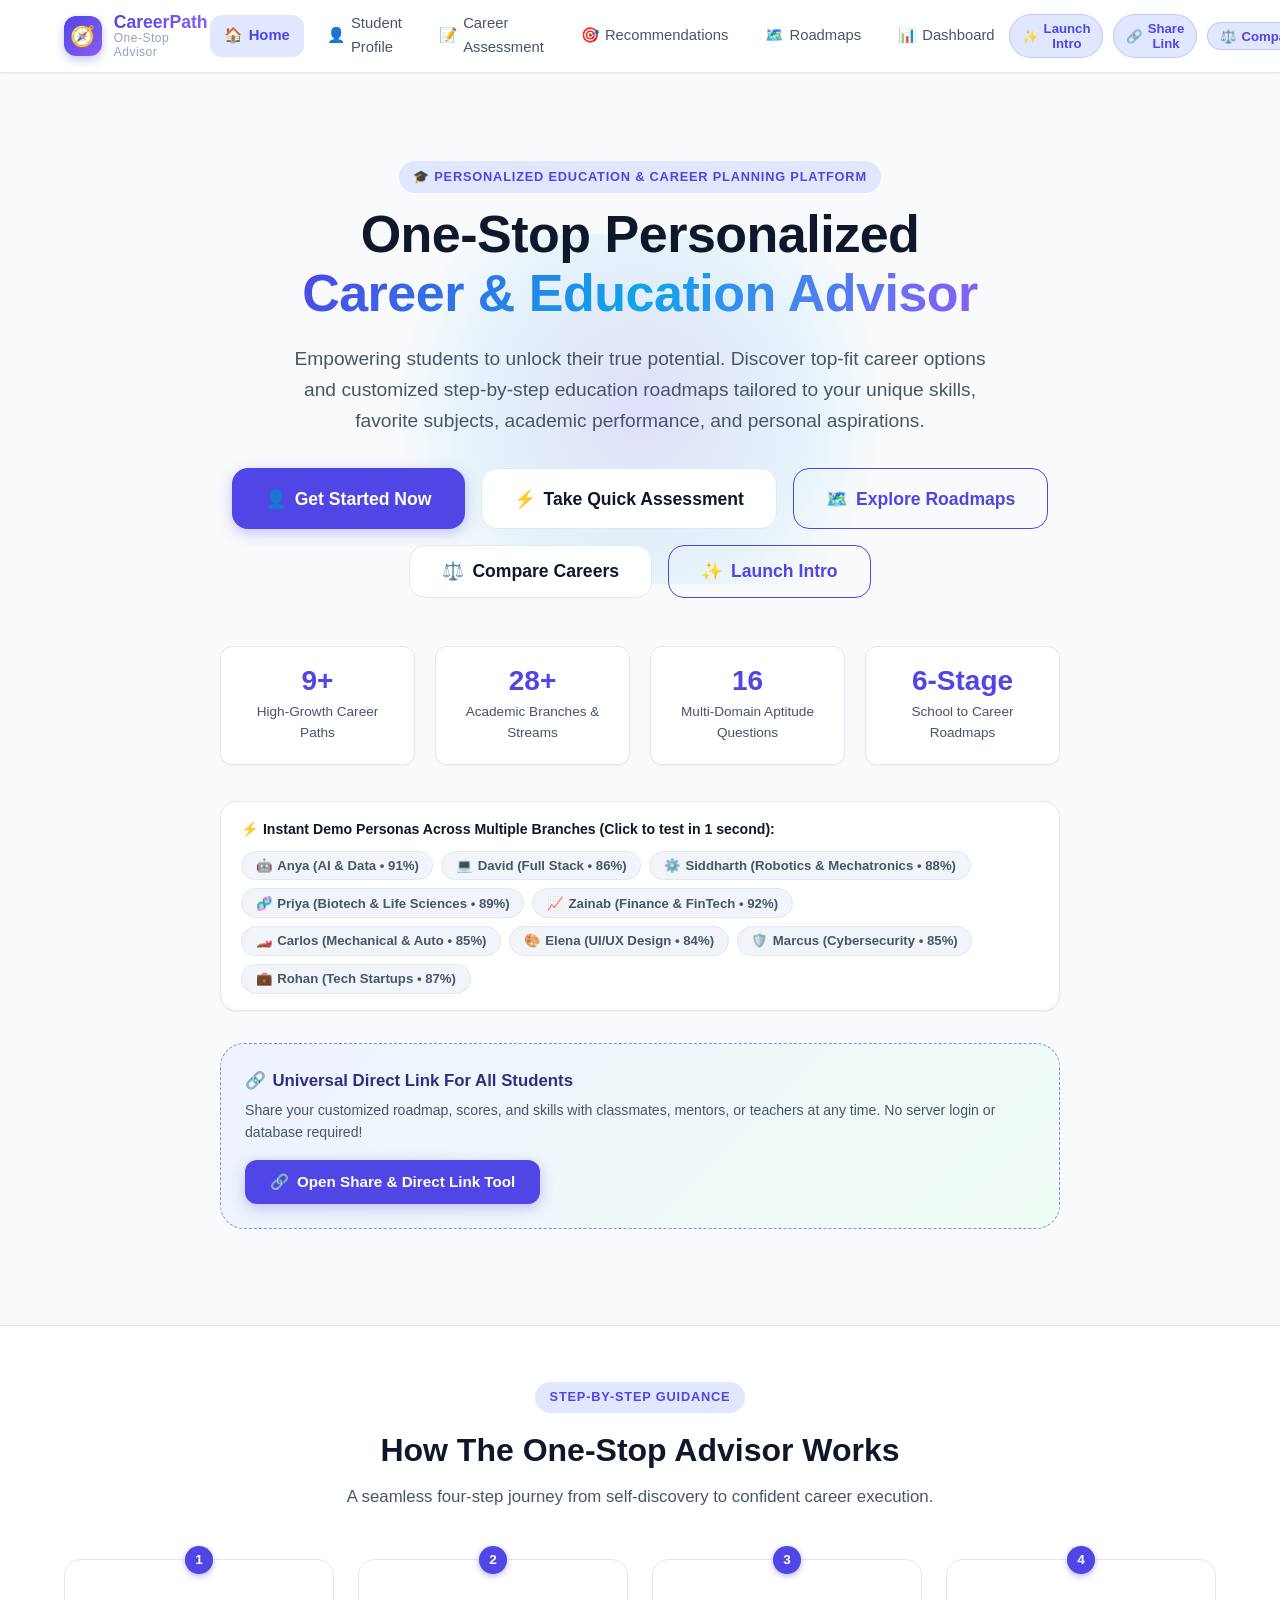
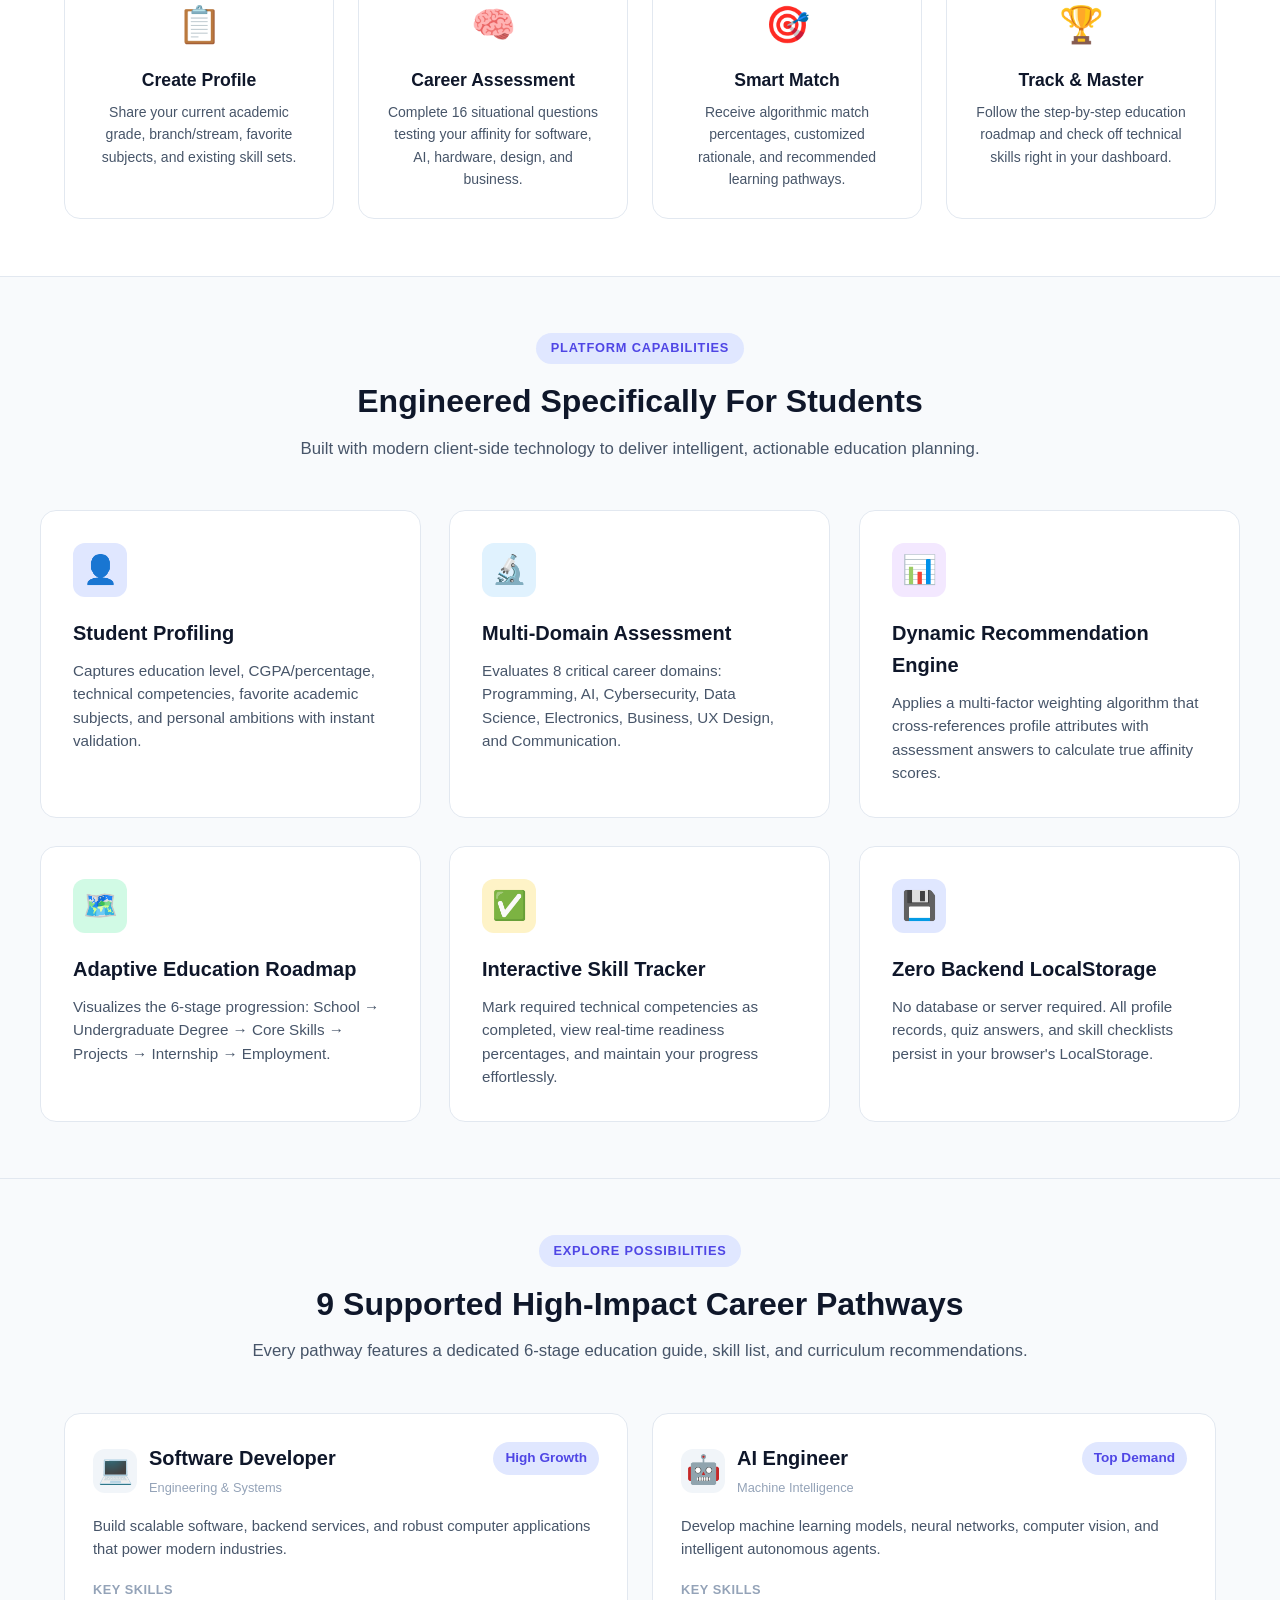
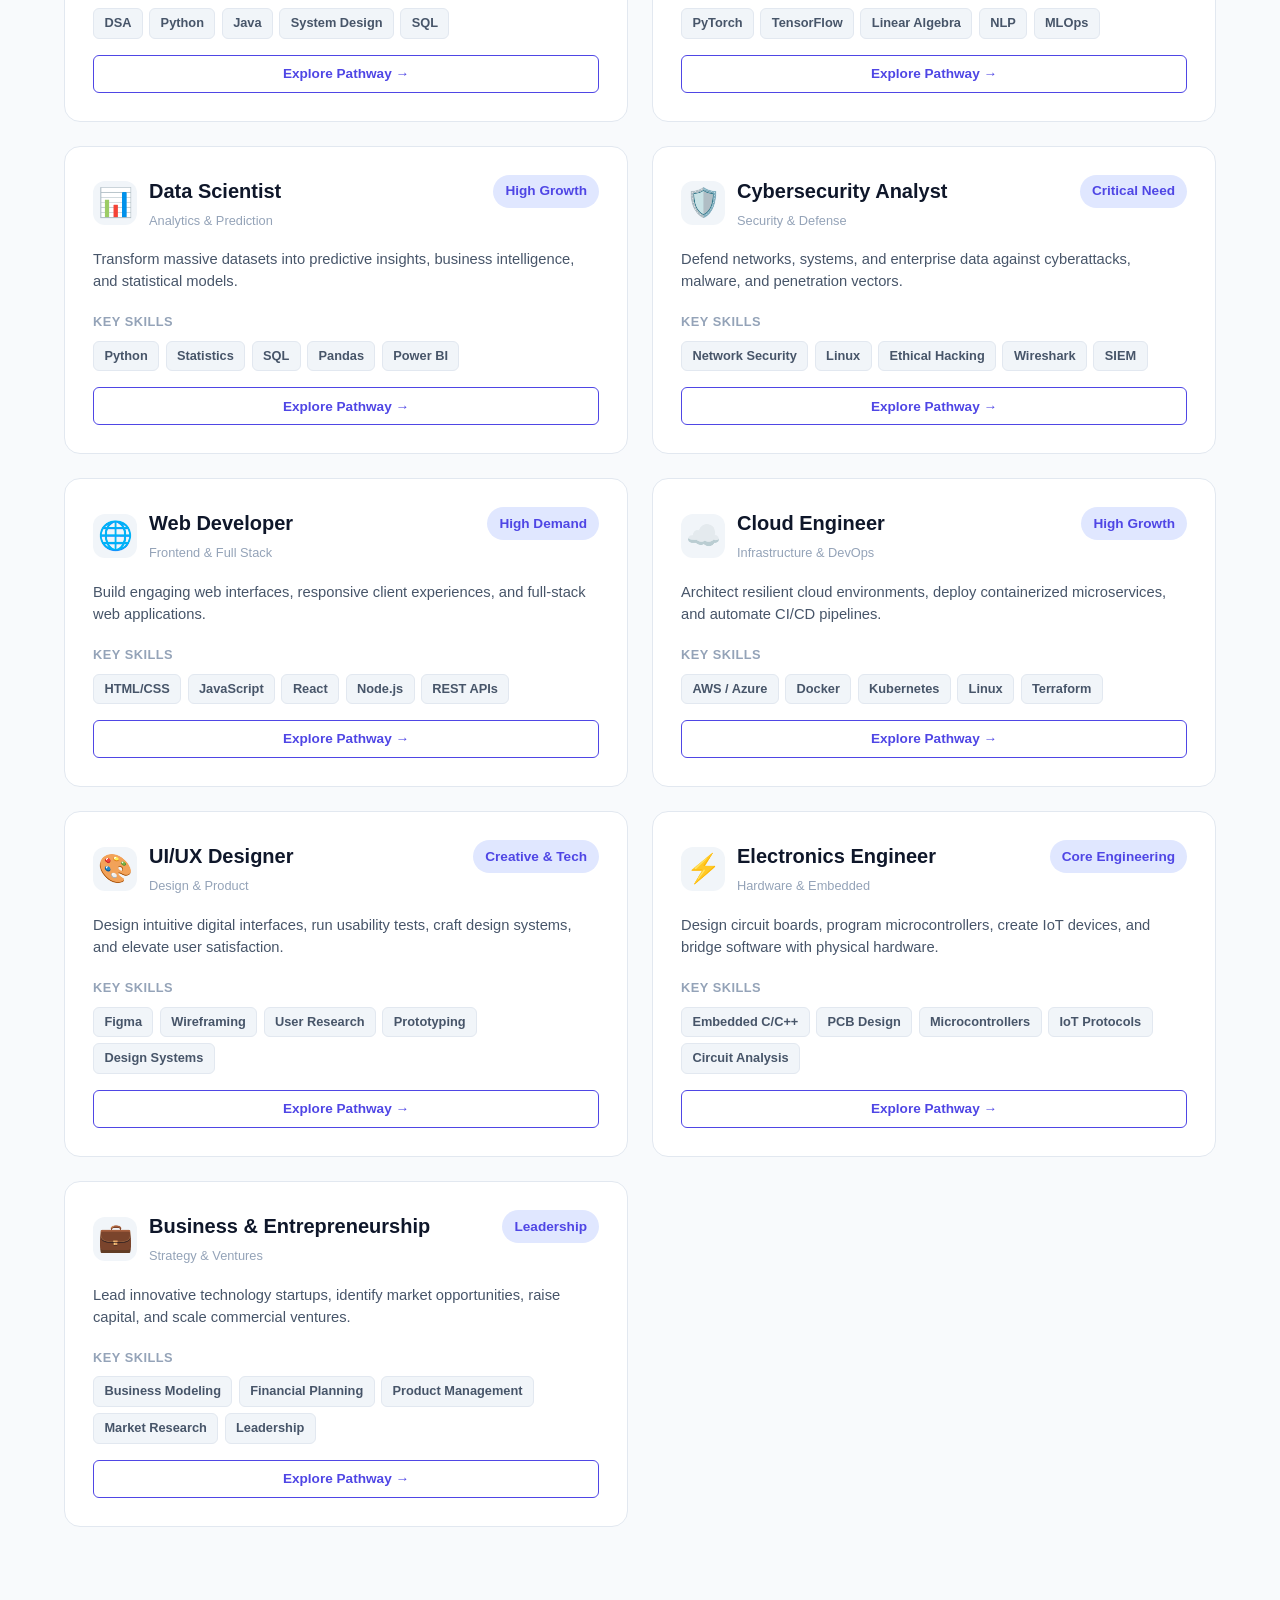
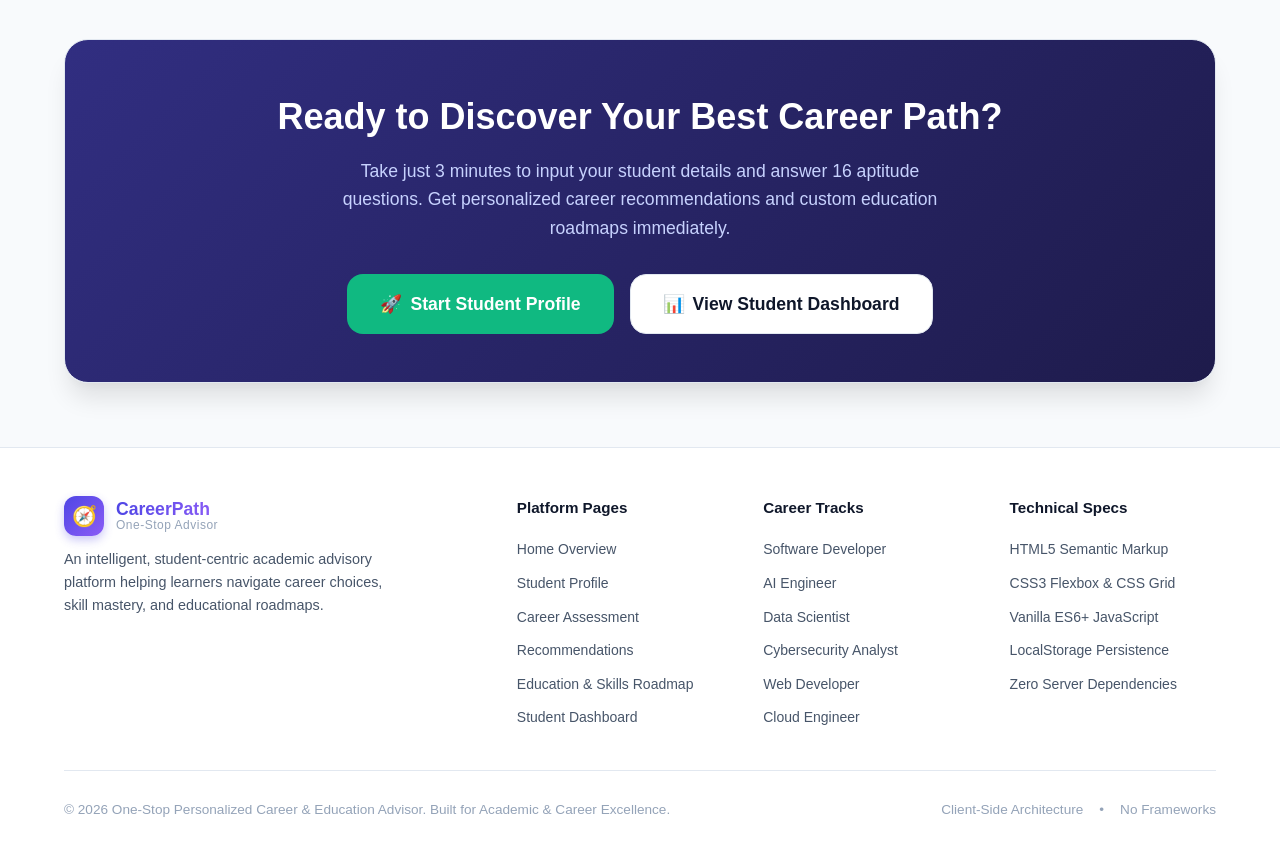
==== commit 07fcae3b: "Add bespoke, human-designed site launching animation sequence" ====
--- a/index.html
+++ b/index.html
@@ -12,6 +12,55 @@
 </head>
 <body>
 
+  <!-- High-End Bespoke Site Launch Experience -->
+  <div id="site-launch-overlay" class="site-launch-overlay" aria-hidden="true">
+    <div class="launch-backdrop-glow"></div>
+    <button type="button" class="launch-skip-link" onclick="skipSiteLaunch()" title="Skip introduction">
+      Skip ✕
+    </button>
+    <div class="launch-stage">
+      <div class="launch-emblem-wrap">
+        <div class="launch-glow-ring"></div>
+        <div class="launch-emblem-circle">
+          <svg class="launch-compass-svg" viewBox="0 0 48 48" fill="none" xmlns="http://www.w3.org/2000/svg">
+            <circle cx="24" cy="24" r="22" stroke="rgba(129, 140, 248, 0.35)" stroke-width="2" stroke-dasharray="4 4" />
+            <circle cx="24" cy="24" r="16" stroke="rgba(255, 255, 255, 0.15)" stroke-width="1.5" />
+            <!-- Dynamic Precision Compass Needle -->
+            <path class="compass-needle" d="M24 8 L28 24 L24 22 L20 24 Z" fill="url(#needleGradNorth)" />
+            <path class="compass-needle-south" d="M24 40 L20 24 L24 26 L28 24 Z" fill="url(#needleGradSouth)" />
+            <circle cx="24" cy="24" r="3" fill="#ffffff" />
+            <defs>
+              <linearGradient id="needleGradNorth" x1="20" y1="8" x2="28" y2="24" gradientUnits="userSpaceOnUse">
+                <stop offset="0%" stop-color="#38bdf8" />
+                <stop offset="100%" stop-color="#4f46e5" />
+              </linearGradient>
+              <linearGradient id="needleGradSouth" x1="20" y1="24" x2="28" y2="40" gradientUnits="userSpaceOnUse">
+                <stop offset="0%" stop-color="#64748b" />
+                <stop offset="100%" stop-color="#334155" />
+              </linearGradient>
+            </defs>
+          </svg>
+        </div>
+      </div>
+
+      <div class="launch-brand-group">
+        <span class="launch-kicker">PERSONALIZED EDUCATION & CAREER PATHWAYS</span>
+        <h1 class="launch-title">CareerPath</h1>
+        <div class="launch-tagline">One-Stop Advisor</div>
+      </div>
+
+      <div class="launch-status-card">
+        <div class="launch-status-header">
+          <span id="launch-status-msg" class="launch-status-msg">Preparing personalized pathways...</span>
+          <span id="launch-counter" class="launch-counter">0%</span>
+        </div>
+        <div class="launch-track">
+          <div id="launch-bar-fill" class="launch-bar-fill"></div>
+        </div>
+      </div>
+    </div>
+  </div>
+
   <!-- Navigation Bar -->
   <header class="navbar">
     <div class="nav-container container">
@@ -33,6 +82,9 @@
       </ul>
 
       <div style="display: flex; align-items: center; gap: 0.6rem;">
+        <button class="btn-share-badge" onclick="replaySiteLaunch()" title="Experience site launch animation">
+          <span>✨</span> Launch Intro
+        </button>
         <button class="btn-share-badge" onclick="openShareModal()" title="Get direct shareable link for any student">
           <span>🔗</span> Share Link
         </button>
@@ -74,6 +126,9 @@
           <button type="button" class="btn btn-secondary btn-lg" onclick="openComparisonModal()">
             <span>⚖️</span> Compare Careers
           </button>
+          <button type="button" class="btn btn-outline-primary btn-lg" onclick="replaySiteLaunch()" title="Experience launch animation">
+            <span>✨</span> Launch Intro
+          </button>
         </div>
 
         <!-- Metric Highlights -->
--- a/style.css
+++ b/style.css
@@ -2141,5 +2141,225 @@
     opacity: 1 !important;
     transform: none !important;
   }
-}
-
+  .site-launch-overlay {
+    display: none !important;
+  }
+}
+
+/* ===================================================================
+   19. BESPOKE PRODUCT LAUNCH EXPERIENCE OVERLAY
+   =================================================================== */
+.site-launch-overlay {
+  position: fixed;
+  inset: 0;
+  width: 100vw;
+  height: 100vh;
+  z-index: 999999;
+  background: #090d16;
+  display: flex;
+  flex-direction: column;
+  align-items: center;
+  justify-content: center;
+  overflow: hidden;
+  transition: transform 0.85s cubic-bezier(0.76, 0, 0.24, 1), opacity 0.5s ease;
+  will-change: transform, opacity;
+}
+
+.site-launch-overlay.launch-done {
+  transform: translateY(-100%);
+  opacity: 0;
+  pointer-events: none;
+}
+
+.launch-backdrop-glow {
+  position: absolute;
+  width: 650px;
+  height: 650px;
+  border-radius: 50%;
+  background: radial-gradient(circle, rgba(99, 102, 241, 0.2) 0%, rgba(56, 189, 248, 0.08) 45%, transparent 70%);
+  pointer-events: none;
+  filter: blur(40px);
+  animation: launchGlowBreathe 4s ease-in-out infinite alternate;
+}
+
+@keyframes launchGlowBreathe {
+  0% { transform: scale(0.92); opacity: 0.7; }
+  100% { transform: scale(1.08); opacity: 1; }
+}
+
+.launch-skip-link {
+  position: absolute;
+  top: 1.5rem;
+  right: 1.75rem;
+  background: rgba(255, 255, 255, 0.06);
+  border: 1px solid rgba(255, 255, 255, 0.14);
+  color: #94a3b8;
+  padding: 0.4rem 0.95rem;
+  border-radius: var(--radius-full);
+  font-size: 0.8rem;
+  font-weight: 600;
+  cursor: pointer;
+  transition: all 0.2s ease;
+  z-index: 10;
+  backdrop-filter: blur(8px);
+}
+
+.launch-skip-link:hover {
+  background: rgba(255, 255, 255, 0.16);
+  color: #ffffff;
+  border-color: rgba(255, 255, 255, 0.3);
+  transform: translateY(-1px);
+}
+
+.launch-stage {
+  position: relative;
+  z-index: 5;
+  display: flex;
+  flex-direction: column;
+  align-items: center;
+  text-align: center;
+  max-width: 480px;
+  padding: 1.5rem;
+}
+
+.launch-emblem-wrap {
+  position: relative;
+  width: 96px;
+  height: 96px;
+  display: flex;
+  align-items: center;
+  justify-content: center;
+  margin-bottom: 1.75rem;
+}
+
+.launch-glow-ring {
+  position: absolute;
+  inset: -8px;
+  border-radius: 50%;
+  background: radial-gradient(circle, rgba(99, 102, 241, 0.35) 0%, transparent 70%);
+  filter: blur(12px);
+  animation: ringPulse 2.4s ease-in-out infinite;
+}
+
+.launch-emblem-circle {
+  width: 90px;
+  height: 90px;
+  border-radius: 50%;
+  background: linear-gradient(145deg, #1e293b, #0f172a);
+  border: 1.5px solid rgba(129, 140, 248, 0.35);
+  display: flex;
+  align-items: center;
+  justify-content: center;
+  box-shadow: 0 10px 30px -5px rgba(0, 0, 0, 0.5), inset 0 1px 1px rgba(255, 255, 255, 0.15);
+}
+
+.launch-compass-svg {
+  width: 58px;
+  height: 58px;
+}
+
+/* Precision compass sweep */
+.compass-needle {
+  transform-origin: 24px 24px;
+  animation: needleSweep 2.2s cubic-bezier(0.25, 1, 0.5, 1) infinite;
+}
+
+.compass-needle-south {
+  transform-origin: 24px 24px;
+  animation: needleSweep 2.2s cubic-bezier(0.25, 1, 0.5, 1) infinite;
+}
+
+@keyframes needleSweep {
+  0% { transform: rotate(-55deg); }
+  45% { transform: rotate(22deg); }
+  75% { transform: rotate(-7deg); }
+  100% { transform: rotate(0deg); }
+}
+
+@keyframes ringPulse {
+  0%, 100% { opacity: 0.5; transform: scale(0.96); }
+  50% { opacity: 0.95; transform: scale(1.05); }
+}
+
+.launch-kicker {
+  font-family: inherit;
+  font-size: 0.72rem;
+  letter-spacing: 0.18em;
+  text-transform: uppercase;
+  font-weight: 700;
+  color: #818cf8;
+  display: block;
+  margin-bottom: 0.4rem;
+}
+
+.launch-title {
+  font-size: 2.35rem;
+  font-weight: 800;
+  letter-spacing: -0.025em;
+  background: linear-gradient(135deg, #ffffff 0%, #e2e8f0 50%, #94a3b8 100%);
+  -webkit-background-clip: text;
+  -webkit-text-fill-color: transparent;
+  margin: 0;
+  line-height: 1.1;
+}
+
+.launch-tagline {
+  font-size: 0.95rem;
+  font-weight: 600;
+  color: #94a3b8;
+  margin-top: 0.35rem;
+  margin-bottom: 1.85rem;
+}
+
+.launch-status-card {
+  width: 100%;
+  max-width: 340px;
+  background: rgba(15, 23, 42, 0.7);
+  border: 1px solid rgba(255, 255, 255, 0.1);
+  border-radius: var(--radius-lg);
+  padding: 0.9rem 1.15rem;
+  box-shadow: 0 10px 25px -5px rgba(0, 0, 0, 0.4);
+  backdrop-filter: blur(12px);
+}
+
+.launch-status-header {
+  display: flex;
+  justify-content: space-between;
+  align-items: center;
+  font-size: 0.8rem;
+  margin-bottom: 0.65rem;
+}
+
+.launch-status-msg {
+  color: #cbd5e1;
+  font-weight: 500;
+  white-space: nowrap;
+  overflow: hidden;
+  text-overflow: ellipsis;
+  max-width: 220px;
+  text-align: left;
+}
+
+.launch-counter {
+  color: #38bdf8;
+  font-weight: 700;
+  font-family: ui-monospace, SFMono-Regular, Menlo, Monaco, Consolas, monospace;
+}
+
+.launch-track {
+  width: 100%;
+  height: 4px;
+  background: rgba(255, 255, 255, 0.1);
+  border-radius: var(--radius-full);
+  overflow: hidden;
+}
+
+.launch-bar-fill {
+  height: 100%;
+  width: 0%;
+  background: linear-gradient(90deg, #38bdf8 0%, #6366f1 50%, #a855f7 100%);
+  border-radius: var(--radius-full);
+  transition: width 0.08s linear;
+  box-shadow: 0 0 12px rgba(99, 102, 241, 0.75);
+}
+
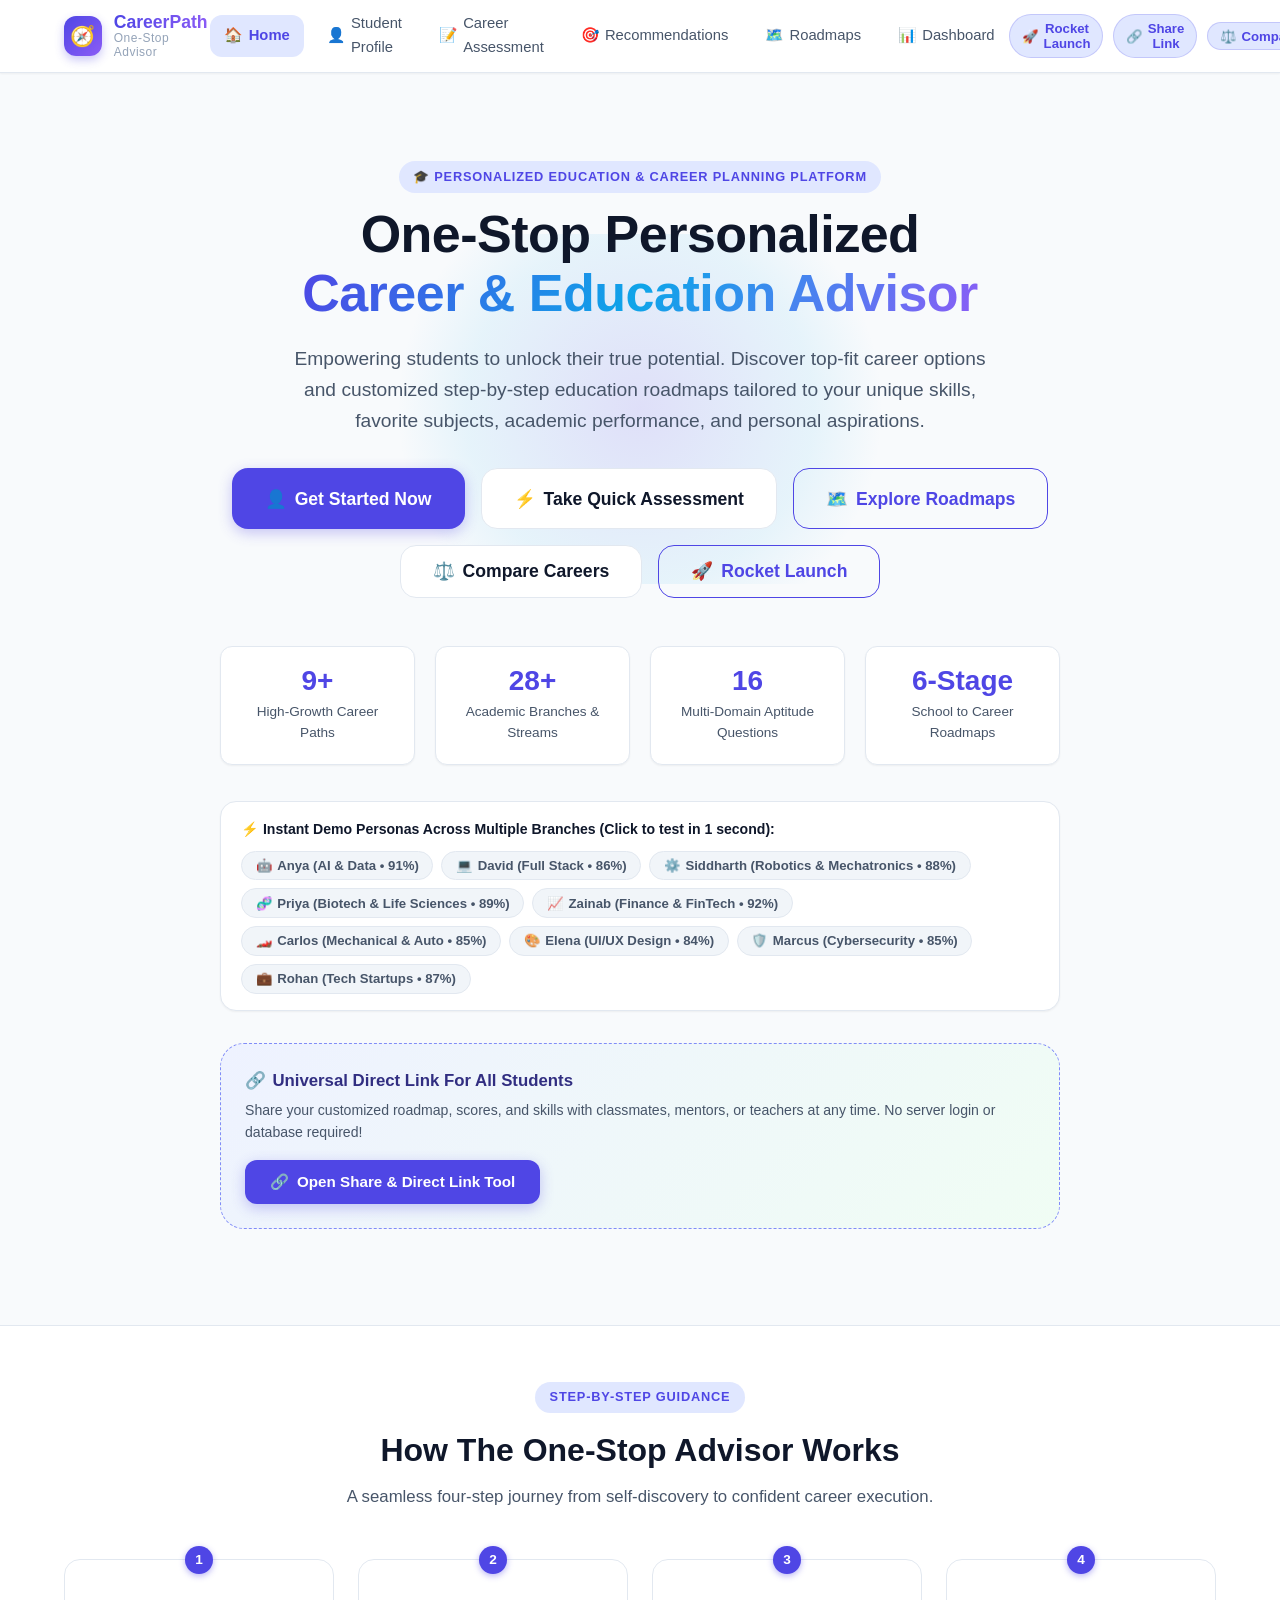
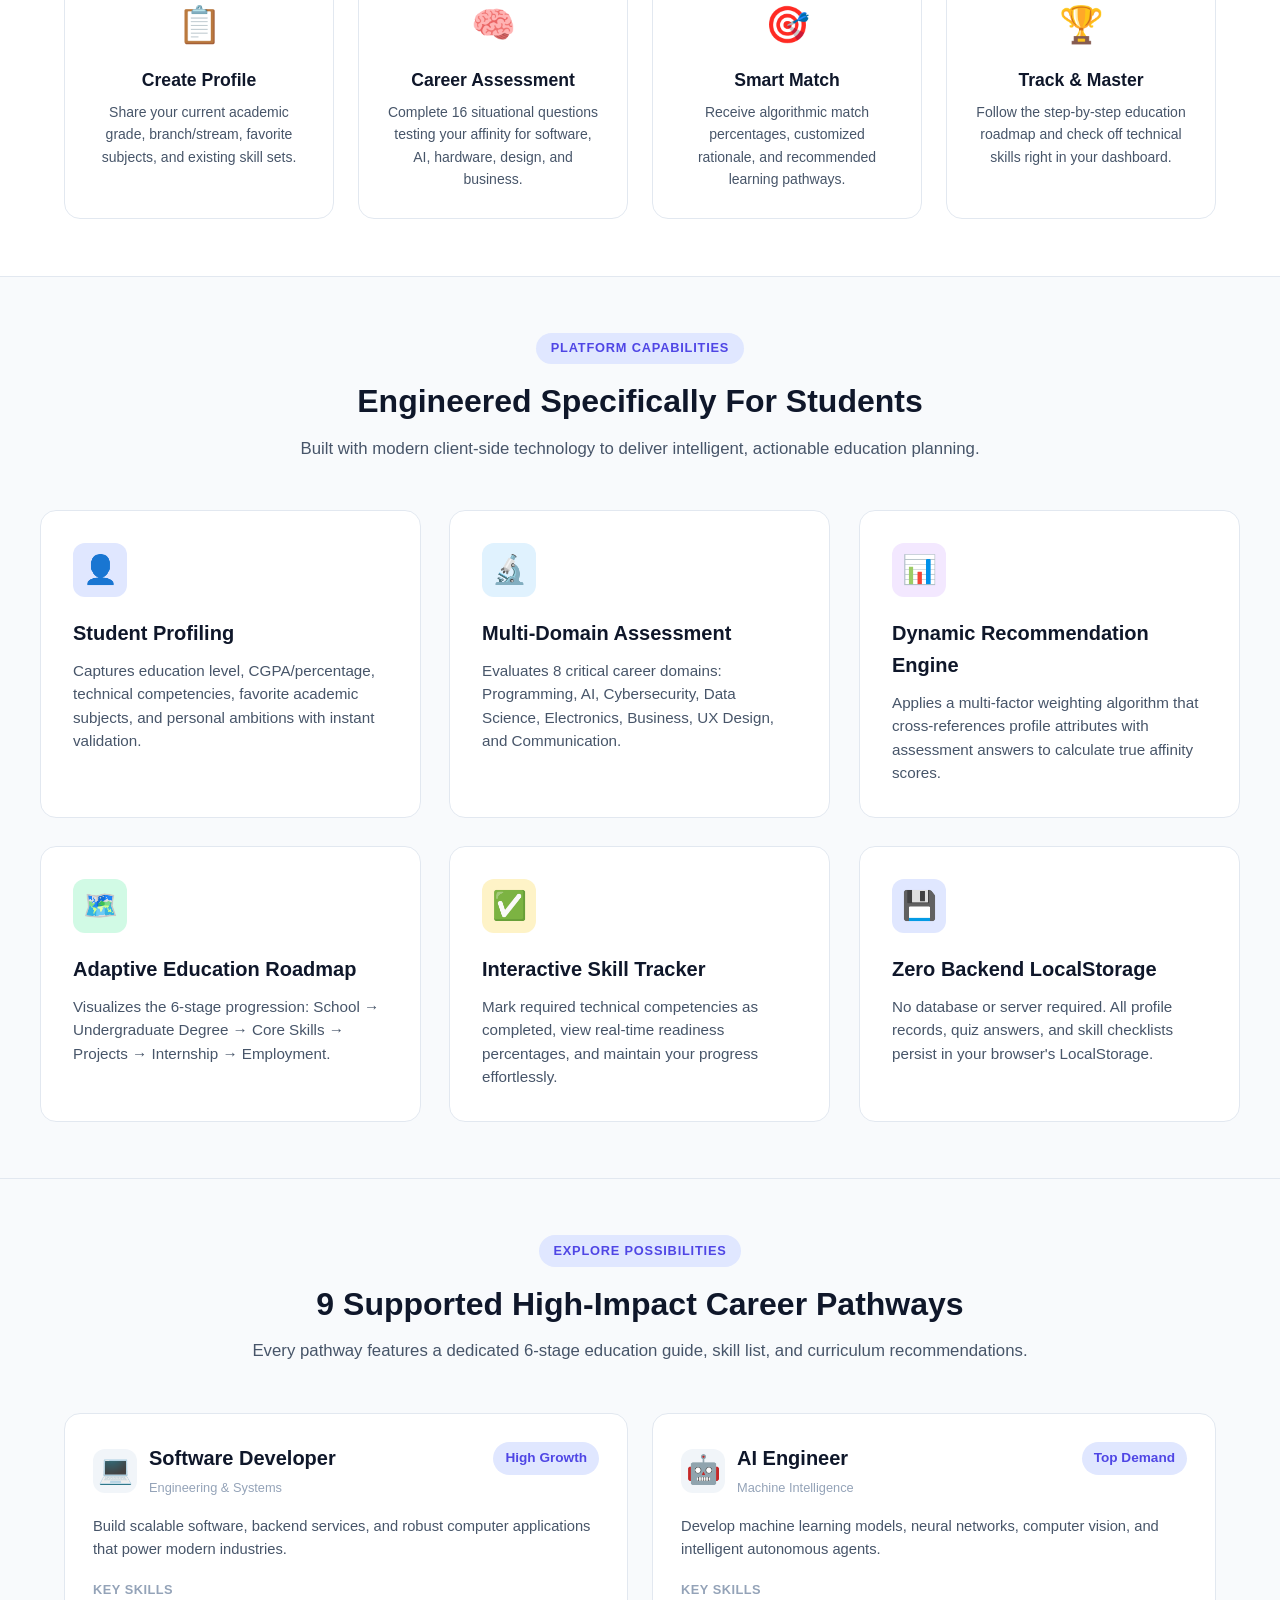
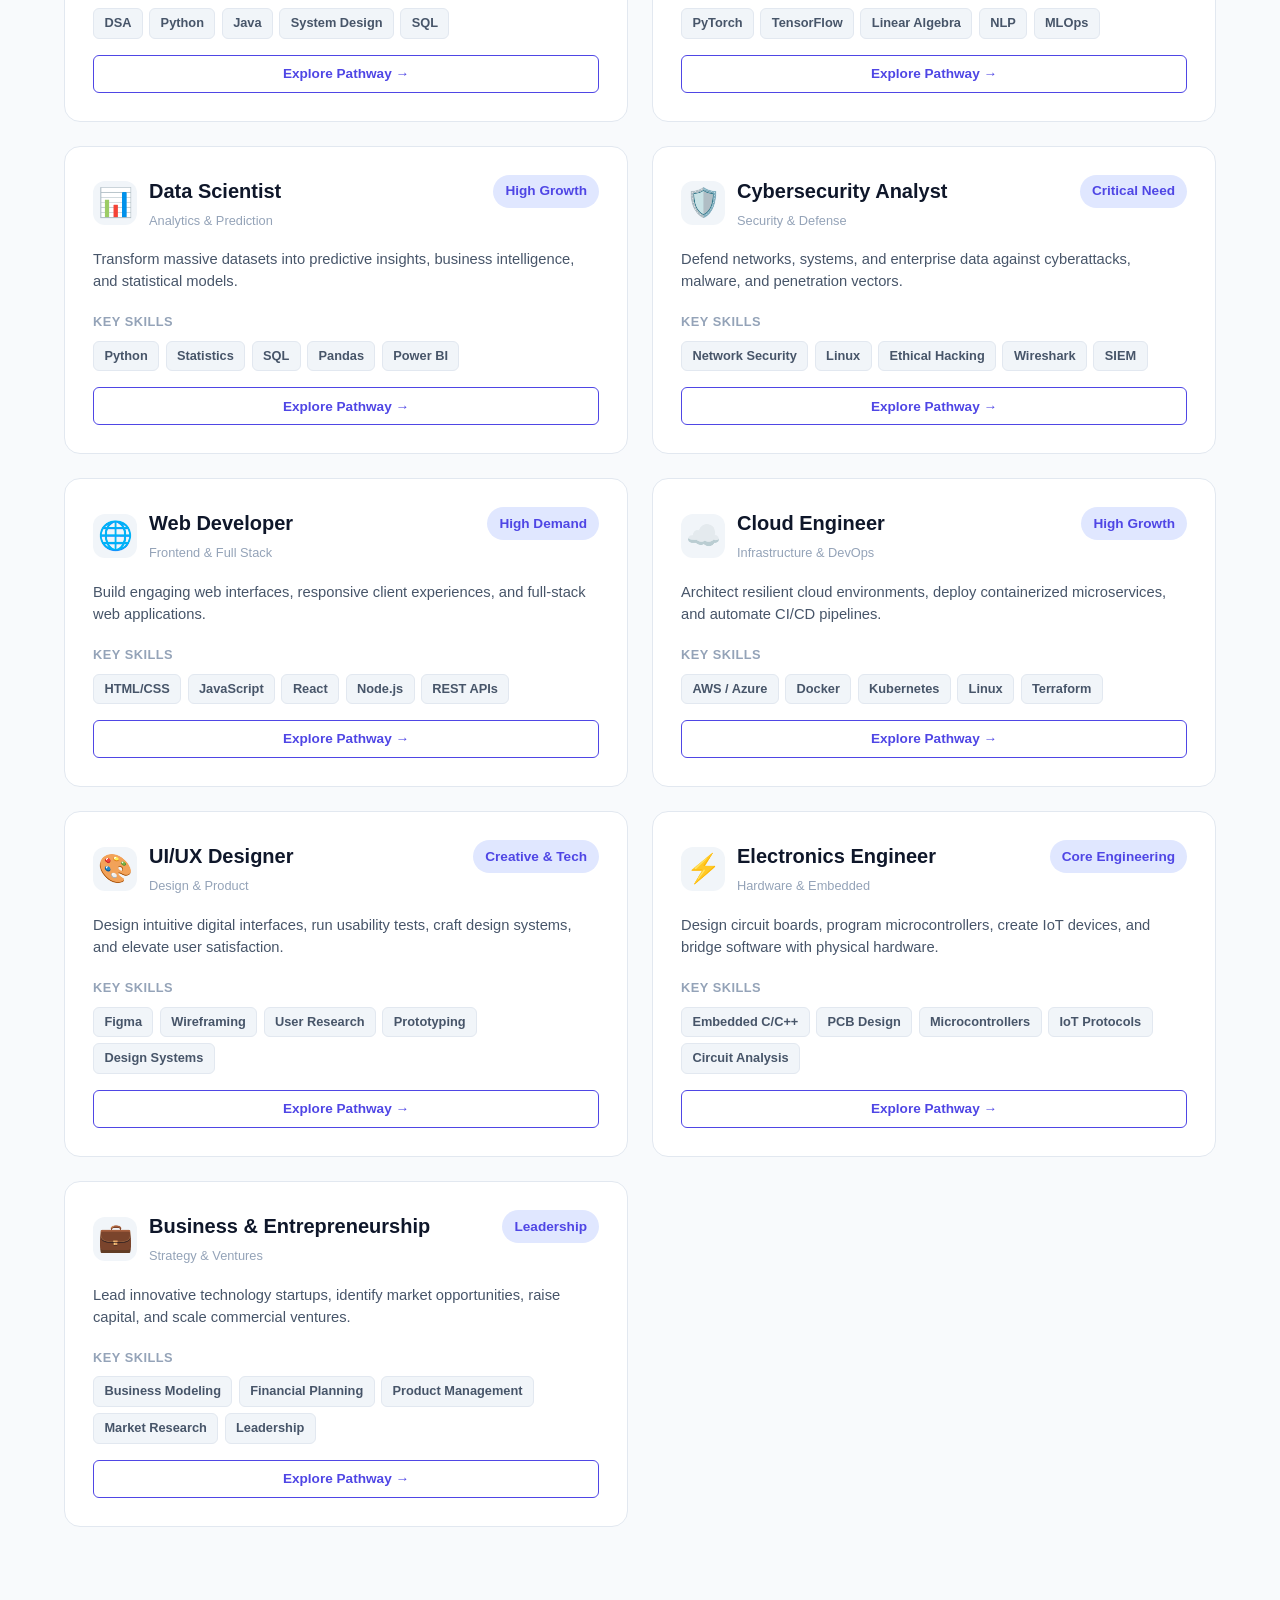
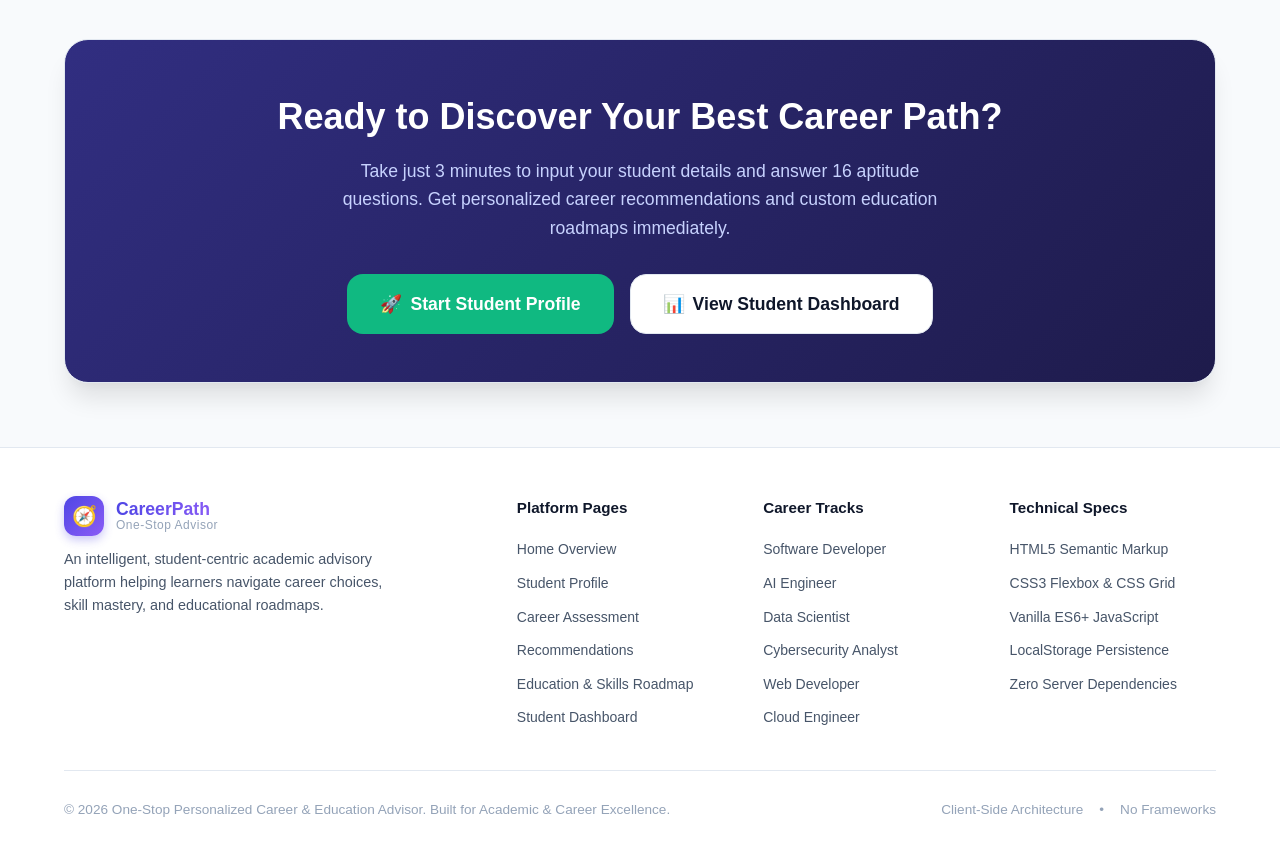
==== commit e3ac5d64: "Implement sleek aerodynamic rocket launching animation with real liftoff physics" ====
--- a/index.html
+++ b/index.html
@@ -12,47 +12,88 @@
 </head>
 <body>
 
-  <!-- High-End Bespoke Site Launch Experience -->
+  <!-- Modern Aerodynamic Rocket Launch Experience -->
   <div id="site-launch-overlay" class="site-launch-overlay" aria-hidden="true">
     <div class="launch-backdrop-glow"></div>
-    <button type="button" class="launch-skip-link" onclick="skipSiteLaunch()" title="Skip introduction">
+    <div class="launch-stars-layer"></div>
+    <button type="button" class="launch-skip-link" onclick="skipSiteLaunch()" title="Skip launch sequence">
       Skip ✕
     </button>
     <div class="launch-stage">
-      <div class="launch-emblem-wrap">
-        <div class="launch-glow-ring"></div>
-        <div class="launch-emblem-circle">
-          <svg class="launch-compass-svg" viewBox="0 0 48 48" fill="none" xmlns="http://www.w3.org/2000/svg">
-            <circle cx="24" cy="24" r="22" stroke="rgba(129, 140, 248, 0.35)" stroke-width="2" stroke-dasharray="4 4" />
-            <circle cx="24" cy="24" r="16" stroke="rgba(255, 255, 255, 0.15)" stroke-width="1.5" />
-            <!-- Dynamic Precision Compass Needle -->
-            <path class="compass-needle" d="M24 8 L28 24 L24 22 L20 24 Z" fill="url(#needleGradNorth)" />
-            <path class="compass-needle-south" d="M24 40 L20 24 L24 26 L28 24 Z" fill="url(#needleGradSouth)" />
-            <circle cx="24" cy="24" r="3" fill="#ffffff" />
+      
+      <!-- Rocket Launchpad Visual -->
+      <div class="rocket-launchpad">
+        <div class="launchpad-gantry"></div>
+        <div class="launch-smoke-cloud" id="launch-smoke"></div>
+        
+        <!-- Aerodynamic Rocket Assembly -->
+        <div class="rocket-assembly" id="rocket-assembly">
+          <svg class="modern-rocket-svg" viewBox="0 0 80 140" fill="none" xmlns="http://www.w3.org/2000/svg">
             <defs>
-              <linearGradient id="needleGradNorth" x1="20" y1="8" x2="28" y2="24" gradientUnits="userSpaceOnUse">
-                <stop offset="0%" stop-color="#38bdf8" />
-                <stop offset="100%" stop-color="#4f46e5" />
+              <linearGradient id="fuselageGrad" x1="40" y1="0" x2="40" y2="105" gradientUnits="userSpaceOnUse">
+                <stop offset="0%" stop-color="#ffffff"/>
+                <stop offset="65%" stop-color="#e2e8f0"/>
+                <stop offset="100%" stop-color="#cbd5e1"/>
               </linearGradient>
-              <linearGradient id="needleGradSouth" x1="20" y1="24" x2="28" y2="40" gradientUnits="userSpaceOnUse">
-                <stop offset="0%" stop-color="#64748b" />
-                <stop offset="100%" stop-color="#334155" />
+              <linearGradient id="accentGrad" x1="40" y1="0" x2="40" y2="105" gradientUnits="userSpaceOnUse">
+                <stop offset="0%" stop-color="#4f46e5"/>
+                <stop offset="100%" stop-color="#06b6d4"/>
+              </linearGradient>
+              <linearGradient id="cockpitGrad" x1="40" y1="36" x2="40" y2="52" gradientUnits="userSpaceOnUse">
+                <stop offset="0%" stop-color="#38bdf8"/>
+                <stop offset="100%" stop-color="#0284c7"/>
+              </linearGradient>
+              <linearGradient id="plasmaGrad" x1="40" y1="108" x2="40" y2="140" gradientUnits="userSpaceOnUse">
+                <stop offset="0%" stop-color="#ffffff"/>
+                <stop offset="25%" stop-color="#38bdf8"/>
+                <stop offset="65%" stop-color="#f97316"/>
+                <stop offset="100%" stop-color="#ef4444" stop-opacity="0"/>
               </linearGradient>
             </defs>
+
+            <!-- Aerodynamic Fins -->
+            <path d="M26 78 L10 106 C8 109 10 112 14 112 L26 104 Z" fill="url(#accentGrad)" />
+            <path d="M54 78 L70 106 C72 109 70 112 66 112 L54 104 Z" fill="url(#accentGrad)" />
+            <path d="M38 78 L42 78 L41 106 L39 106 Z" fill="#64748b" opacity="0.6"/>
+
+            <!-- Main Fuselage -->
+            <path d="M40 8 C33 22 26 50 26 102 L54 102 C54 50 47 22 40 8 Z" fill="url(#fuselageGrad)" />
+
+            <!-- Sleek Nosecone -->
+            <path d="M40 8 C37 15 35 24 34 32 L46 32 C45 24 43 15 40 8 Z" fill="url(#accentGrad)" />
+
+            <!-- Cockpit Porthole -->
+            <circle cx="40" cy="46" r="7" fill="#0f172a" stroke="#ffffff" stroke-width="2"/>
+            <circle cx="40" cy="46" r="5" fill="url(#cockpitGrad)" />
+            <ellipse cx="38.5" cy="44" rx="2" ry="1" fill="#ffffff" opacity="0.85"/>
+
+            <!-- Rocket Nozzle -->
+            <path d="M33 102 L31 108 L49 108 L47 102 Z" fill="#334155" />
+
+            <!-- Propulsion Plasma Flame -->
+            <g class="thruster-flame-group" id="thruster-flame">
+              <ellipse cx="40" cy="122" rx="9" ry="18" fill="url(#plasmaGrad)" class="plasma-core" />
+              <ellipse cx="40" cy="120" rx="4.5" ry="10" fill="#ffffff" class="plasma-inner" />
+            </g>
           </svg>
-        </div>
-      </div>
-
+
+          <!-- Dynamic Exhaust Aura -->
+          <div class="thruster-exhaust-glow" id="thruster-glow"></div>
+        </div>
+      </div>
+
+      <!-- Launch Brand Information -->
       <div class="launch-brand-group">
-        <span class="launch-kicker">PERSONALIZED EDUCATION & CAREER PATHWAYS</span>
-        <h1 class="launch-title">CareerPath</h1>
-        <div class="launch-tagline">One-Stop Advisor</div>
-      </div>
-
+        <span class="launch-kicker">CAREER TRAJECTORY ELEVATION</span>
+        <h1 class="launch-title">CareerPath Launch</h1>
+        <div class="launch-tagline">One-Stop Career & Education Advisor</div>
+      </div>
+
+      <!-- Mission Telemetry & Progress Card -->
       <div class="launch-status-card">
         <div class="launch-status-header">
-          <span id="launch-status-msg" class="launch-status-msg">Preparing personalized pathways...</span>
-          <span id="launch-counter" class="launch-counter">0%</span>
+          <span id="launch-status-msg" class="launch-status-msg">Pre-flight telemetry & profile sync...</span>
+          <span id="launch-counter" class="launch-counter">T-03</span>
         </div>
         <div class="launch-track">
           <div id="launch-bar-fill" class="launch-bar-fill"></div>
@@ -82,8 +123,8 @@
       </ul>
 
       <div style="display: flex; align-items: center; gap: 0.6rem;">
-        <button class="btn-share-badge" onclick="replaySiteLaunch()" title="Experience site launch animation">
-          <span>✨</span> Launch Intro
+        <button class="btn-share-badge" onclick="replaySiteLaunch()" title="Experience rocket launch animation">
+          <span>🚀</span> Rocket Launch
         </button>
         <button class="btn-share-badge" onclick="openShareModal()" title="Get direct shareable link for any student">
           <span>🔗</span> Share Link
@@ -126,8 +167,8 @@
           <button type="button" class="btn btn-secondary btn-lg" onclick="openComparisonModal()">
             <span>⚖️</span> Compare Careers
           </button>
-          <button type="button" class="btn btn-outline-primary btn-lg" onclick="replaySiteLaunch()" title="Experience launch animation">
-            <span>✨</span> Launch Intro
+          <button type="button" class="btn btn-outline-primary btn-lg" onclick="replaySiteLaunch()" title="Experience rocket launch animation">
+            <span>🚀</span> Rocket Launch
           </button>
         </div>
 
--- a/style.css
+++ b/style.css
@@ -2147,7 +2147,7 @@
 }
 
 /* ===================================================================
-   19. BESPOKE PRODUCT LAUNCH EXPERIENCE OVERLAY
+   19. MODERN AERODYNAMIC ROCKET LAUNCH EXPERIENCE
    =================================================================== */
 .site-launch-overlay {
   position: fixed;
@@ -2155,171 +2155,265 @@
   width: 100vw;
   height: 100vh;
   z-index: 999999;
-  background: #090d16;
+  background: radial-gradient(ellipse at center, #0b1120 0%, #060913 75%, #03060c 100%);
   display: flex;
   flex-direction: column;
   align-items: center;
   justify-content: center;
   overflow: hidden;
-  transition: transform 0.85s cubic-bezier(0.76, 0, 0.24, 1), opacity 0.5s ease;
-  will-change: transform, opacity;
+  transition: opacity 0.6s cubic-bezier(0.16, 1, 0.3, 1), visibility 0.6s;
+  will-change: opacity, transform;
 }
 
 .site-launch-overlay.launch-done {
-  transform: translateY(-100%);
   opacity: 0;
+  visibility: hidden;
+  pointer-events: none;
+}
+
+.launch-stars-layer {
+  position: absolute;
+  inset: 0;
+  background-image: 
+    radial-gradient(1px 1px at 20px 30px, #ffffff, rgba(0,0,0,0)),
+    radial-gradient(1.5px 1.5px at 120px 80px, #93c5fd, rgba(0,0,0,0)),
+    radial-gradient(1px 1px at 240px 190px, #ffffff, rgba(0,0,0,0)),
+    radial-gradient(1.5px 1.5px at 380px 120px, #a5b4fc, rgba(0,0,0,0)),
+    radial-gradient(1px 1px at 520px 280px, #ffffff, rgba(0,0,0,0)),
+    radial-gradient(2px 2px at 700px 90px, #38bdf8, rgba(0,0,0,0)),
+    radial-gradient(1px 1px at 840px 220px, #ffffff, rgba(0,0,0,0)),
+    radial-gradient(1.5px 1.5px at 980px 140px, #c084fc, rgba(0,0,0,0));
+  background-repeat: repeat;
+  background-size: 550px 350px;
+  opacity: 0.55;
   pointer-events: none;
 }
 
 .launch-backdrop-glow {
   position: absolute;
-  width: 650px;
-  height: 650px;
+  width: 600px;
+  height: 600px;
   border-radius: 50%;
-  background: radial-gradient(circle, rgba(99, 102, 241, 0.2) 0%, rgba(56, 189, 248, 0.08) 45%, transparent 70%);
+  background: radial-gradient(circle, rgba(79, 70, 229, 0.22) 0%, rgba(56, 189, 248, 0.08) 45%, transparent 70%);
   pointer-events: none;
-  filter: blur(40px);
-  animation: launchGlowBreathe 4s ease-in-out infinite alternate;
+  filter: blur(45px);
+  animation: launchGlowBreathe 3.5s ease-in-out infinite alternate;
 }
 
 @keyframes launchGlowBreathe {
-  0% { transform: scale(0.92); opacity: 0.7; }
-  100% { transform: scale(1.08); opacity: 1; }
+  0% { transform: scale(0.95); opacity: 0.65; }
+  100% { transform: scale(1.08); opacity: 0.95; }
 }
 
 .launch-skip-link {
   position: absolute;
   top: 1.5rem;
   right: 1.75rem;
-  background: rgba(255, 255, 255, 0.06);
-  border: 1px solid rgba(255, 255, 255, 0.14);
-  color: #94a3b8;
-  padding: 0.4rem 0.95rem;
+  background: rgba(255, 255, 255, 0.08);
+  border: 1px solid rgba(255, 255, 255, 0.16);
+  color: #cbd5e1;
+  padding: 0.45rem 1rem;
   border-radius: var(--radius-full);
   font-size: 0.8rem;
   font-weight: 600;
   cursor: pointer;
   transition: all 0.2s ease;
-  z-index: 10;
-  backdrop-filter: blur(8px);
+  z-index: 20;
+  backdrop-filter: blur(10px);
 }
 
 .launch-skip-link:hover {
-  background: rgba(255, 255, 255, 0.16);
+  background: rgba(255, 255, 255, 0.2);
   color: #ffffff;
-  border-color: rgba(255, 255, 255, 0.3);
+  border-color: rgba(255, 255, 255, 0.35);
   transform: translateY(-1px);
 }
 
 .launch-stage {
   position: relative;
+  z-index: 10;
+  display: flex;
+  flex-direction: column;
+  align-items: center;
+  text-align: center;
+  max-width: 500px;
+  padding: 1.5rem;
+  margin: auto 0;
+}
+
+/* Rocket Launchpad Visual Container */
+.rocket-launchpad {
+  position: relative;
+  width: 140px;
+  height: 180px;
+  display: flex;
+  align-items: center;
+  justify-content: center;
+  margin-bottom: 1.5rem;
+}
+
+.launchpad-gantry {
+  position: absolute;
+  bottom: 10px;
+  width: 100px;
+  height: 8px;
+  background: linear-gradient(90deg, transparent, rgba(148, 163, 184, 0.3) 20%, rgba(148, 163, 184, 0.4) 50%, rgba(148, 163, 184, 0.3) 80%, transparent);
+  border-radius: 4px;
+}
+
+.launchpad-gantry::after {
+  content: '';
+  position: absolute;
+  top: -12px;
+  left: 50%;
+  transform: translateX(-50%);
+  width: 70px;
+  height: 12px;
+  border-bottom: 2px dashed rgba(129, 140, 248, 0.35);
+}
+
+/* Rocket Assembly */
+.rocket-assembly {
+  position: relative;
+  width: 90px;
+  height: 155px;
+  display: flex;
+  flex-direction: column;
+  align-items: center;
+  justify-content: center;
   z-index: 5;
-  display: flex;
-  flex-direction: column;
-  align-items: center;
-  text-align: center;
-  max-width: 480px;
-  padding: 1.5rem;
-}
-
-.launch-emblem-wrap {
-  position: relative;
-  width: 96px;
-  height: 96px;
-  display: flex;
-  align-items: center;
-  justify-content: center;
-  margin-bottom: 1.75rem;
-}
-
-.launch-glow-ring {
+  transition: transform 0.3s ease;
+  will-change: transform;
+}
+
+.modern-rocket-svg {
+  width: 90px;
+  height: 155px;
+  filter: drop-shadow(0 8px 24px rgba(0, 0, 0, 0.6));
+}
+
+/* Propulsion Flame Plume */
+.thruster-flame-group {
+  opacity: 0;
+  transform-origin: 40px 108px;
+  transform: scaleY(0.2);
+  transition: opacity 0.25s ease, transform 0.25s ease;
+}
+
+.thruster-flame-group.ignited {
+  opacity: 1;
+  transform: scaleY(1);
+  animation: plasmaFlameFlicker 0.1s infinite alternate ease-in-out;
+}
+
+@keyframes plasmaFlameFlicker {
+  0% { transform: scaleY(0.94) scaleX(0.96); filter: drop-shadow(0 0 10px #f97316); }
+  100% { transform: scaleY(1.08) scaleX(1.04); filter: drop-shadow(0 0 20px #38bdf8); }
+}
+
+.thruster-exhaust-glow {
   position: absolute;
-  inset: -8px;
+  bottom: 0px;
+  width: 75px;
+  height: 75px;
+  background: radial-gradient(circle, rgba(249, 115, 22, 0.75) 0%, rgba(56, 189, 248, 0.35) 45%, transparent 70%);
   border-radius: 50%;
-  background: radial-gradient(circle, rgba(99, 102, 241, 0.35) 0%, transparent 70%);
-  filter: blur(12px);
-  animation: ringPulse 2.4s ease-in-out infinite;
-}
-
-.launch-emblem-circle {
-  width: 90px;
-  height: 90px;
+  pointer-events: none;
+  opacity: 0;
+  transform: scale(0.4);
+  transition: opacity 0.25s ease, transform 0.25s ease;
+  filter: blur(10px);
+}
+
+.thruster-exhaust-glow.ignited {
+  opacity: 1;
+  transform: scale(1.15);
+  animation: exhaustGlowPulse 0.15s infinite alternate;
+}
+
+@keyframes exhaustGlowPulse {
+  0% { opacity: 0.8; transform: scale(1); }
+  100% { opacity: 1; transform: scale(1.25); }
+}
+
+/* Micro-Tremor During Ignition */
+.rocket-assembly.rocket-ignited {
+  animation: launchPreTremor 0.08s infinite alternate ease-in-out;
+}
+
+@keyframes launchPreTremor {
+  0% { transform: translate(-1.2px, 0.8px); }
+  100% { transform: translate(1.2px, -0.8px); }
+}
+
+/* Liftoff Ascent Physics */
+.rocket-assembly.rocket-liftoff {
+  animation: none !important;
+  transform: translateY(-135vh) scale(1.12);
+  transition: transform 0.95s cubic-bezier(0.55, 0.02, 0.15, 0.98);
+}
+
+/* Atmospheric Smoke Cloud at Base */
+.launch-smoke-cloud {
+  position: absolute;
+  bottom: -6px;
+  left: 50%;
+  transform: translateX(-50%) scale(0.3);
+  width: 130px;
+  height: 45px;
+  background: radial-gradient(ellipse, rgba(255, 255, 255, 0.85) 0%, rgba(148, 163, 184, 0.5) 45%, transparent 70%);
   border-radius: 50%;
-  background: linear-gradient(145deg, #1e293b, #0f172a);
-  border: 1.5px solid rgba(129, 140, 248, 0.35);
-  display: flex;
-  align-items: center;
-  justify-content: center;
-  box-shadow: 0 10px 30px -5px rgba(0, 0, 0, 0.5), inset 0 1px 1px rgba(255, 255, 255, 0.15);
-}
-
-.launch-compass-svg {
-  width: 58px;
-  height: 58px;
-}
-
-/* Precision compass sweep */
-.compass-needle {
-  transform-origin: 24px 24px;
-  animation: needleSweep 2.2s cubic-bezier(0.25, 1, 0.5, 1) infinite;
-}
-
-.compass-needle-south {
-  transform-origin: 24px 24px;
-  animation: needleSweep 2.2s cubic-bezier(0.25, 1, 0.5, 1) infinite;
-}
-
-@keyframes needleSweep {
-  0% { transform: rotate(-55deg); }
-  45% { transform: rotate(22deg); }
-  75% { transform: rotate(-7deg); }
-  100% { transform: rotate(0deg); }
-}
-
-@keyframes ringPulse {
-  0%, 100% { opacity: 0.5; transform: scale(0.96); }
-  50% { opacity: 0.95; transform: scale(1.05); }
-}
-
+  filter: blur(14px);
+  opacity: 0;
+  transition: opacity 0.35s ease, transform 0.55s ease;
+  pointer-events: none;
+}
+
+.launch-smoke-cloud.active {
+  opacity: 0.95;
+  transform: translateX(-50%) scale(1.4);
+}
+
+/* Typography & Mission Card */
 .launch-kicker {
   font-family: inherit;
   font-size: 0.72rem;
-  letter-spacing: 0.18em;
+  letter-spacing: 0.2em;
   text-transform: uppercase;
   font-weight: 700;
   color: #818cf8;
   display: block;
-  margin-bottom: 0.4rem;
+  margin-bottom: 0.35rem;
 }
 
 .launch-title {
-  font-size: 2.35rem;
+  font-size: 2.25rem;
   font-weight: 800;
   letter-spacing: -0.025em;
-  background: linear-gradient(135deg, #ffffff 0%, #e2e8f0 50%, #94a3b8 100%);
+  background: linear-gradient(135deg, #ffffff 0%, #e2e8f0 45%, #94a3b8 100%);
   -webkit-background-clip: text;
   -webkit-text-fill-color: transparent;
   margin: 0;
-  line-height: 1.1;
+  line-height: 1.15;
 }
 
 .launch-tagline {
-  font-size: 0.95rem;
+  font-size: 0.92rem;
   font-weight: 600;
   color: #94a3b8;
-  margin-top: 0.35rem;
-  margin-bottom: 1.85rem;
+  margin-top: 0.3rem;
+  margin-bottom: 1.75rem;
 }
 
 .launch-status-card {
   width: 100%;
-  max-width: 340px;
-  background: rgba(15, 23, 42, 0.7);
-  border: 1px solid rgba(255, 255, 255, 0.1);
+  max-width: 350px;
+  background: rgba(15, 23, 42, 0.75);
+  border: 1px solid rgba(255, 255, 255, 0.12);
   border-radius: var(--radius-lg);
-  padding: 0.9rem 1.15rem;
-  box-shadow: 0 10px 25px -5px rgba(0, 0, 0, 0.4);
-  backdrop-filter: blur(12px);
+  padding: 0.95rem 1.25rem;
+  box-shadow: 0 12px 30px -5px rgba(0, 0, 0, 0.5);
+  backdrop-filter: blur(14px);
 }
 
 .launch-status-header {
@@ -2336,19 +2430,19 @@
   white-space: nowrap;
   overflow: hidden;
   text-overflow: ellipsis;
-  max-width: 220px;
+  max-width: 230px;
   text-align: left;
 }
 
 .launch-counter {
   color: #38bdf8;
-  font-weight: 700;
+  font-weight: 800;
   font-family: ui-monospace, SFMono-Regular, Menlo, Monaco, Consolas, monospace;
 }
 
 .launch-track {
   width: 100%;
-  height: 4px;
+  height: 5px;
   background: rgba(255, 255, 255, 0.1);
   border-radius: var(--radius-full);
   overflow: hidden;
@@ -2357,9 +2451,9 @@
 .launch-bar-fill {
   height: 100%;
   width: 0%;
-  background: linear-gradient(90deg, #38bdf8 0%, #6366f1 50%, #a855f7 100%);
+  background: linear-gradient(90deg, #38bdf8 0%, #6366f1 50%, #f97316 100%);
   border-radius: var(--radius-full);
   transition: width 0.08s linear;
-  box-shadow: 0 0 12px rgba(99, 102, 241, 0.75);
-}
-
+  box-shadow: 0 0 14px rgba(99, 102, 241, 0.8);
+}
+
